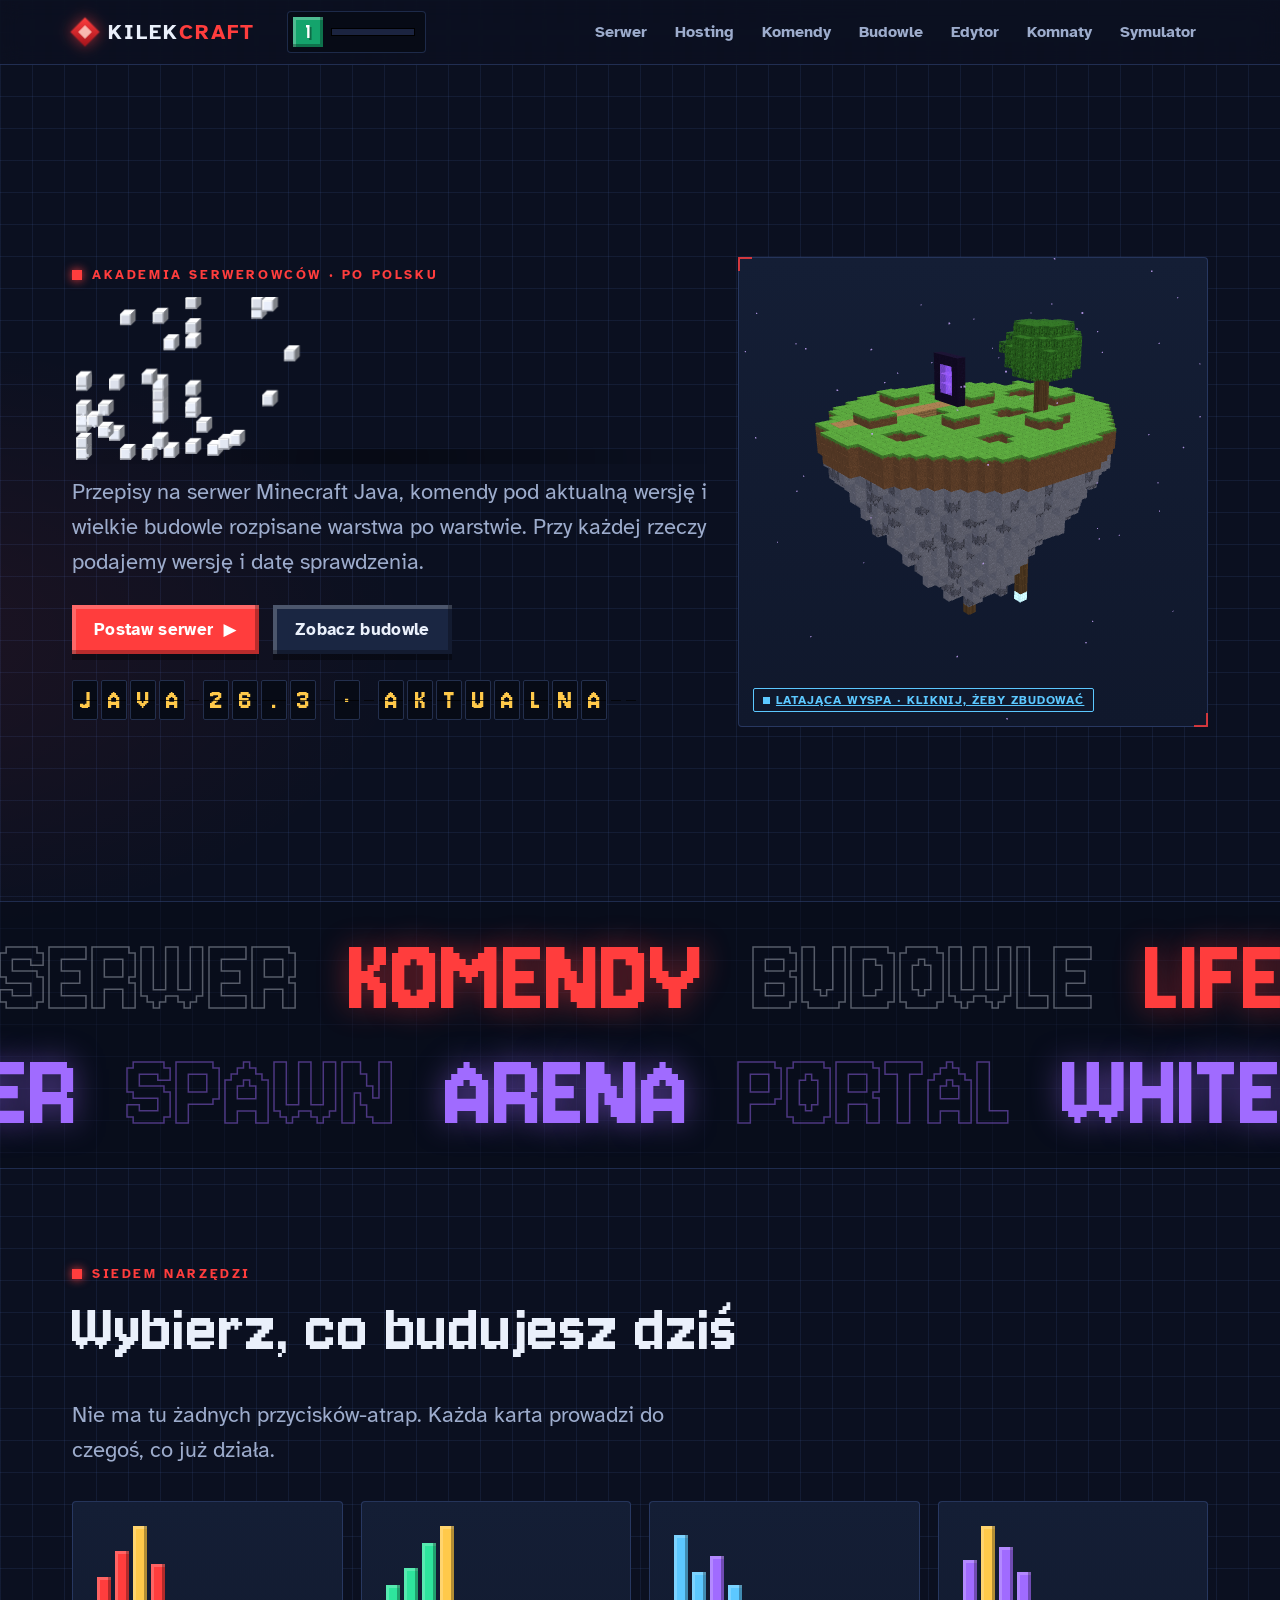
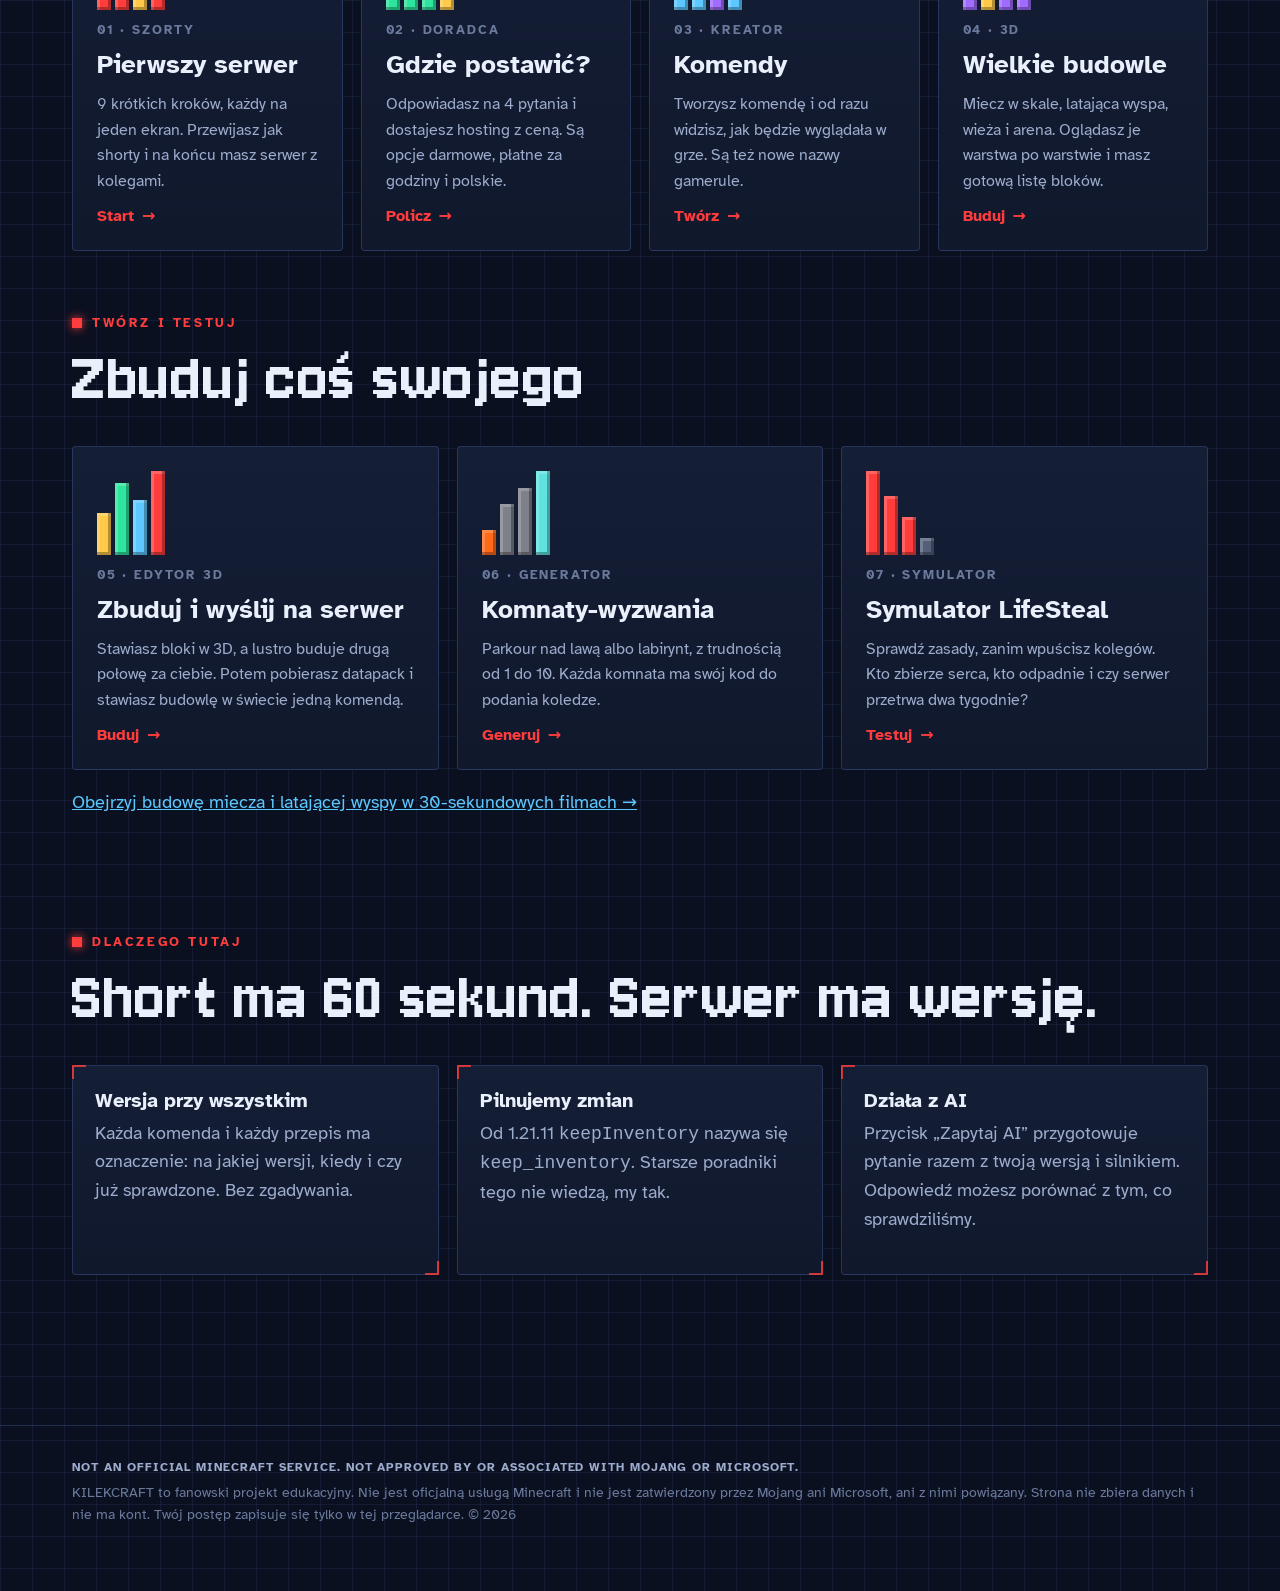
==== index.html @ 0b5cf4ce "Dodaj edytor budowli, generator komnat, symulator LifeSteal i poziom gracza - Edytor 3D: symetria, p" ====
<!DOCTYPE html>
<html lang="pl">
<head>
<meta charset="utf-8">
<meta name="viewport" content="width=device-width, initial-scale=1">
<title>KILEKCRAFT — akademia serwerowców (strona fanowska o Minecrafcie)</title>
<meta name="description" content="Sprawdzone przepisy na serwer Minecraft Java, doradca hostingu, kreator komend i wielkie budowle warstwa po warstwie. Po polsku.">
<link rel="icon" href="data:,">
<meta name="theme-color" content="#0b1020">
<link rel="preload" href="assets/fonts/jersey-10-latin-400-normal.woff2" as="font" type="font/woff2" crossorigin>
<link rel="stylesheet" href="assets/css/style.css">
<script type="importmap">{"imports":{"three":"./vendor/three.module.js","three/addons/":"./vendor/addons/"}}</script>
</head>
<body>
<a class="skip" href="#main">Przejdź do treści</a>
<header class="top">
  <div class="wrap">
    <a class="logo" href="index.html" aria-label="KILEKCRAFT — strona główna"><span class="cube"></span><span>KILEK<b>CRAFT</b></span></a>
    <button class="menu-btn" aria-expanded="false" aria-controls="nav">Menu</button>
    <nav class="nav" id="nav" aria-label="Główne">
      <a href="serwer.html">Serwer</a>
      <a href="hosting.html">Hosting</a>
      <a href="komendy.html">Komendy</a>
      <a href="budowle.html">Budowle</a>
      <a href="edytor.html">Edytor</a>
      <a href="komnaty.html">Komnaty</a>
      <a href="symulator.html">Symulator</a>
    </nav>
  </div>
</header>

<main id="main">
  <section class="hero">
    <div class="wrap">
      <div>
        <div class="eyebrow">Akademia serwerowców · po polsku</div>
        <div class="hero-title" id="title">
          <canvas id="titleCanvas" role="img" aria-label="KILEKCRAFT"></canvas>
          <div class="fallback" aria-hidden="true">KILEKCRAFT</div>
        </div>
        <p class="lead">Przepisy na serwer Minecraft Java, komendy pod aktualną wersję i wielkie budowle rozpisane warstwa po warstwie. Przy każdej rzeczy podajemy wersję i datę sprawdzenia.</p>
        <div class="hero-cta">
          <a class="btn" href="serwer.html">Postaw serwer <span aria-hidden="true">▶</span></a>
          <a class="btn ghost" href="budowle.html">Zobacz budowle</a>
        </div>
        <div class="flap" id="flap"></div>
      </div>
      <div class="hero-3d panel corner" id="hero3d">
        <div class="glow"></div>
        <div class="poster">Ładowanie wyspy…</div>
        <a class="badge info tag" href="budowle.html#wyspa">Latająca wyspa · kliknij, żeby zbudować</a>
      </div>
    </div>
  </section>

  <div class="marquee" aria-hidden="true">
    <div class="row"><span>SERWER</span><span class="hot">KOMENDY</span><span>BUDOWLE</span><span class="hot">LIFESTEAL</span><span>HOSTING</span><span class="hot">SERWER</span><span>KOMENDY</span><span class="hot">BUDOWLE</span><span>LIFESTEAL</span><span class="hot">HOSTING</span></div>
    <div class="row r2"><span class="hot">PORTAL</span><span>WHITELIST</span><span class="hot">PAPER</span><span>SPAWN</span><span class="hot">ARENA</span><span>PORTAL</span><span class="hot">WHITELIST</span><span>PAPER</span><span class="hot">SPAWN</span><span>ARENA</span></div>
  </div>

  <section class="block">
    <div class="wrap">
      <div class="eyebrow">Siedem narzędzi</div>
      <h2 data-anim>Wybierz, co budujesz dziś</h2>
      <p class="lead reveal">Nie ma tu żadnych przycisków-atrap. Każda karta prowadzi do czegoś, co już działa.</p>
      <div class="grid-4" style="margin-top:34px">
        <a class="panel tool-card reveal" href="serwer.html">
          <div class="ico" aria-hidden="true"><i class="pix" style="--c:#ff3d3d;--i:0;height:40%"></i><i class="pix" style="--c:#ff3d3d;--i:1;height:70%"></i><i class="pix" style="--c:#ffc94a;--i:2;height:100%"></i><i class="pix" style="--c:#ff3d3d;--i:3;height:55%"></i></div>
          <span class="num">01 · SZORTY</span>
          <h3>Pierwszy serwer</h3>
          <p>9 krótkich kroków, każdy na jeden ekran. Przewijasz jak shorty i na końcu masz serwer z kolegami.</p>
          <span class="go">Start <i>→</i></span>
        </a>
        <a class="panel tool-card reveal" href="hosting.html">
          <div class="ico" aria-hidden="true"><i class="pix" style="--c:#2ee59d;--i:0;height:30%"></i><i class="pix" style="--c:#2ee59d;--i:1;height:50%"></i><i class="pix" style="--c:#2ee59d;--i:2;height:80%"></i><i class="pix" style="--c:#ffc94a;--i:3;height:100%"></i></div>
          <span class="num">02 · DORADCA</span>
          <h3>Gdzie postawić?</h3>
          <p>Odpowiadasz na 4 pytania i dostajesz hosting z ceną. Są opcje darmowe, płatne za godziny i polskie.</p>
          <span class="go">Policz <i>→</i></span>
        </a>
        <a class="panel tool-card reveal" href="komendy.html">
          <div class="ico" aria-hidden="true"><i class="pix" style="--c:#5cc8ff;--i:0;height:90%"></i><i class="pix" style="--c:#5cc8ff;--i:1;height:45%"></i><i class="pix" style="--c:#a06bff;--i:2;height:65%"></i><i class="pix" style="--c:#5cc8ff;--i:3;height:30%"></i></div>
          <span class="num">03 · KREATOR</span>
          <h3>Komendy</h3>
          <p>Tworzysz komendę i od razu widzisz, jak będzie wyglądała w grze. Są też nowe nazwy gamerule.</p>
          <span class="go">Twórz <i>→</i></span>
        </a>
        <a class="panel tool-card reveal" href="budowle.html">
          <div class="ico" aria-hidden="true"><i class="pix" style="--c:#a06bff;--i:0;height:60%"></i><i class="pix" style="--c:#ffc94a;--i:1;height:100%"></i><i class="pix" style="--c:#a06bff;--i:2;height:75%"></i><i class="pix" style="--c:#a06bff;--i:3;height:45%"></i></div>
          <span class="num">04 · 3D</span>
          <h3>Wielkie budowle</h3>
          <p>Miecz w skale, latająca wyspa, wieża i arena. Oglądasz je warstwa po warstwie i masz gotową listę bloków.</p>
          <span class="go">Buduj <i>→</i></span>
        </a>
      </div>
      <div class="eyebrow" style="margin-top:64px">Twórz i testuj</div>
      <h2 data-anim="slide">Zbuduj coś swojego</h2>
      <div class="grid-3" style="margin-top:28px">
        <a class="panel tool-card reveal" href="edytor.html">
          <div class="ico" aria-hidden="true"><i class="pix" style="--c:#ffc94a;--i:0;height:50%"></i><i class="pix" style="--c:#2ee59d;--i:1;height:85%"></i><i class="pix" style="--c:#5cc8ff;--i:2;height:65%"></i><i class="pix" style="--c:#ff3d3d;--i:3;height:100%"></i></div>
          <span class="num">05 · EDYTOR 3D</span>
          <h3>Zbuduj i wyślij na serwer</h3>
          <p>Stawiasz bloki w 3D, a lustro buduje drugą połowę za ciebie. Potem pobierasz datapack i stawiasz budowlę w świecie jedną komendą.</p>
          <span class="go">Buduj <i>→</i></span>
        </a>
        <a class="panel tool-card reveal" href="komnaty.html">
          <div class="ico" aria-hidden="true"><i class="pix" style="--c:#ff6a1a;--i:0;height:30%"></i><i class="pix" style="--c:#7e8189;--i:1;height:60%"></i><i class="pix" style="--c:#7e8189;--i:2;height:80%"></i><i class="pix" style="--c:#5fe3e0;--i:3;height:100%"></i></div>
          <span class="num">06 · GENERATOR</span>
          <h3>Komnaty-wyzwania</h3>
          <p>Parkour nad lawą albo labirynt, z trudnością od 1 do 10. Każda komnata ma swój kod do podania koledze.</p>
          <span class="go">Generuj <i>→</i></span>
        </a>
        <a class="panel tool-card reveal" href="symulator.html">
          <div class="ico" aria-hidden="true"><i class="pix" style="--c:#ff3d3d;--i:0;height:100%"></i><i class="pix" style="--c:#ff3d3d;--i:1;height:70%"></i><i class="pix" style="--c:#ff3d3d;--i:2;height:45%"></i><i class="pix" style="--c:#555f7a;--i:3;height:20%"></i></div>
          <span class="num">07 · SYMULATOR</span>
          <h3>Symulator LifeSteal</h3>
          <p>Sprawdź zasady, zanim wpuścisz kolegów. Kto zbierze serca, kto odpadnie i czy serwer przetrwa dwa tygodnie?</p>
          <span class="go">Testuj <i>→</i></span>
        </a>
      </div>
      <p class="clips-link"><a href="budowle.html#filmy">Obejrzyj budowę miecza i latającej wyspy w 30-sekundowych filmach →</a></p>
    </div>
  </section>

  <section class="block" style="padding-top:20px">
    <div class="wrap">
      <div class="eyebrow">Dlaczego tutaj</div>
      <h2 data-anim="slide">Short ma 60 sekund. Serwer ma wersję.</h2>
      <div class="why">
        <div class="panel corner reveal"><b>Wersja przy wszystkim</b><p class="muted">Każda komenda i każdy przepis ma oznaczenie: na jakiej wersji, kiedy i czy już sprawdzone. Bez zgadywania.</p></div>
        <div class="panel corner reveal"><b>Pilnujemy zmian</b><p class="muted">Od 1.21.11 <code>keepInventory</code> nazywa się <code>keep_inventory</code>. Starsze poradniki tego nie wiedzą, my tak.</p></div>
        <div class="panel corner reveal"><b>Działa z AI</b><p class="muted">Przycisk „Zapytaj AI” przygotowuje pytanie razem z twoją wersją i silnikiem. Odpowiedź możesz porównać z tym, co sprawdziliśmy.</p></div>
      </div>
    </div>
  </section>
</main>

<footer>
  <div class="wrap">
    <div class="disc">NOT AN OFFICIAL MINECRAFT SERVICE. NOT APPROVED BY OR ASSOCIATED WITH MOJANG OR MICROSOFT.</div>
    <p>KILEKCRAFT to fanowski projekt edukacyjny. Nie jest oficjalną usługą Minecraft i nie jest zatwierdzony przez Mojang ani Microsoft, ani z nimi powiązany. Strona nie zbiera danych i nie ma kont. Twój postęp zapisuje się tylko w tej przeglądarce. © <span data-year></span></p>
  </div>
</footer>

<script type="module">
import { flapBoard, reduced } from './assets/js/core.js';
import { blockTitle } from './assets/js/blocktitle.js';

await document.fonts.ready.catch(() => {});
const tc = document.getElementById('titleCanvas');
blockTitle(tc, 'KILEKCRAFT', { colorAt: (i) => i < 5 ? '#e4e9f4' : '#ff3d3d' });
document.getElementById('title').classList.add('ready');

flapBoard(document.getElementById('flap'), [
  'JAVA 26.3 · AKTUALNA',
  'SERWER OD 0 ZŁ',
  'GAMERULE: NOWE NAZWY',
  'WHITELIST DOMYŚLNIE ON',
  '4 WIELKIE BUDOWLE',
  'KOMNATY 1–10',
  'ZDOBYWAJ POZIOMY',
]);

// scena 3D ładowana dopiero, gdy jest widoczna
const host = document.getElementById('hero3d');
const io = new IntersectionObserver(async ([e]) => {
  if (!e.isIntersecting) return; io.disconnect();
  const { createViewer } = await import('./assets/js/voxel.js');
  const { getBuild } = await import('./assets/js/builds.js');
  const v = await createViewer(host, getBuild('wyspa'), { autoRotate: !reduced, ghost: false, layerPlane: false, motes: !reduced, noZoom: true, zoom: .9 });
  if (!v) { host.querySelector('.poster').textContent = 'Twoja przeglądarka nie pokazuje 3D. Budowle nadal zobaczysz jako mapę warstw.'; return; }
  host.querySelector('.poster').remove();
  if (!reduced) v.animateBuild(3200);
}, { rootMargin: '100px' });
io.observe(host);
</script>
</body>
</html>
---- assets/css/style.css ----
/* =========================================================
   KILEKCRAFT — styl A „Redstone Blueprint”
   Tokeny opisane w docs/STYL.md
   ========================================================= */

@font-face{font-family:"Jersey";src:url(../fonts/jersey-10-latin-400-normal.woff2) format("woff2");font-weight:400;font-display:swap;unicode-range:U+0000-00FF,U+0131,U+0152-0153,U+02BB-02BC,U+02C6,U+02DA,U+02DC,U+0304,U+0308,U+0329,U+2000-206F,U+20AC,U+2122,U+2191,U+2193,U+2212,U+2215,U+FEFF,U+FFFD}
@font-face{font-family:"Jersey";src:url(../fonts/jersey-10-latin-ext-400-normal.woff2) format("woff2");font-weight:400;font-display:swap;unicode-range:U+0100-02BA,U+02BD-02C5,U+02C7-02CC,U+02CE-02D7,U+02DD-02FF,U+1E00-1E9F,U+20A0-20AB,U+20AD-20C0,U+2C60-2C7F,U+A720-A7FF}
@font-face{font-family:"Jersey";src:url(../fonts/jersey-10-latin-400-normal.woff2) format("woff2");font-weight:700;font-display:swap;unicode-range:U+0000-00FF,U+0131,U+0152-0153,U+02BB-02BC,U+02C6,U+02DA,U+02DC,U+0304,U+0308,U+0329,U+2000-206F,U+20AC,U+2122,U+2191,U+2193,U+2212,U+2215,U+FEFF,U+FFFD}
@font-face{font-family:"Jersey";src:url(../fonts/jersey-10-latin-ext-400-normal.woff2) format("woff2");font-weight:700;font-display:swap;unicode-range:U+0100-02BA,U+02BD-02C5,U+02C7-02CC,U+02CE-02D7,U+02DD-02FF,U+1E00-1E9F,U+20A0-20AB,U+20AD-20C0,U+2C60-2C7F,U+A720-A7FF}
@font-face{font-family:"Atkinson";src:url(../fonts/atkinson-hyperlegible-latin-400-normal.woff2) format("woff2");font-weight:400;font-display:swap;unicode-range:U+0000-00FF,U+0131,U+0152-0153,U+02BB-02BC,U+02C6,U+02DA,U+02DC,U+0304,U+0308,U+0329,U+2000-206F,U+20AC,U+2122,U+2191,U+2193,U+2212,U+2215,U+FEFF,U+FFFD}
@font-face{font-family:"Atkinson";src:url(../fonts/atkinson-hyperlegible-latin-ext-400-normal.woff2) format("woff2");font-weight:400;font-display:swap;unicode-range:U+0100-02BA,U+02BD-02C5,U+02C7-02CC,U+02CE-02D7,U+02DD-02FF,U+1E00-1E9F,U+20A0-20AB,U+20AD-20C0,U+2C60-2C7F,U+A720-A7FF}
@font-face{font-family:"Atkinson";src:url(../fonts/atkinson-hyperlegible-latin-700-normal.woff2) format("woff2");font-weight:700;font-display:swap;unicode-range:U+0000-00FF,U+0131,U+0152-0153,U+02BB-02BC,U+02C6,U+02DA,U+02DC,U+0304,U+0308,U+0329,U+2000-206F,U+20AC,U+2122,U+2191,U+2193,U+2212,U+2215,U+FEFF,U+FFFD}
@font-face{font-family:"Atkinson";src:url(../fonts/atkinson-hyperlegible-latin-ext-700-normal.woff2) format("woff2");font-weight:700;font-display:swap;unicode-range:U+0100-02BA,U+02BD-02C5,U+02C7-02CC,U+02CE-02D7,U+02DD-02FF,U+1E00-1E9F,U+20A0-20AB,U+20AD-20C0,U+2C60-2C7F,U+A720-A7FF}

:root{
  --bg:#0b1020; --bg-2:#10182c; --panel:#141e35; --panel-2:#1a2642;
  --line:rgba(110,150,255,.09); --line-strong:rgba(110,150,255,.22);
  --text:#eaf0fb; --muted:#9daccc; --dim:#6b7a9c;
  --redstone:#ff3d3d; --redstone-deep:#a3121a; --emerald:#2ee59d; --gold:#ffc94a;
  --portal:#a06bff; --sky:#5cc8ff;
  --radius:4px; --px:4px;
  --font-px:"Jersey",ui-monospace,monospace;
  --font:"Atkinson",system-ui,-apple-system,"Segoe UI",sans-serif;
  --mono:ui-monospace,"Cascadia Code","Consolas",monospace;
  --ease:cubic-bezier(.2,.9,.25,1.15);
  --max:1180px;
}
*{box-sizing:border-box}
html{scroll-behavior:smooth;-webkit-text-size-adjust:100%}
@media (prefers-reduced-motion:reduce){html{scroll-behavior:auto}}
body{
  margin:0;background:var(--bg);color:var(--text);font:18px/1.6 var(--font);
  background-image:
    linear-gradient(var(--line) 1px,transparent 1px),
    linear-gradient(90deg,var(--line) 1px,transparent 1px),
    radial-gradient(1200px 600px at 80% -10%,rgba(160,107,255,.14),transparent 60%),
    radial-gradient(900px 500px at -10% 20%,rgba(255,61,61,.08),transparent 60%);
  background-size:32px 32px,32px 32px,auto,auto;
  min-height:100vh;overflow-x:hidden;
}
@view-transition{navigation:auto}
::view-transition-old(root){animation:.25s ease both vt-out}
::view-transition-new(root){animation:.35s ease both vt-in}
@keyframes vt-out{to{opacity:0;transform:translateY(-8px)}}
@keyframes vt-in{from{opacity:0;transform:translateY(10px)}}

a{color:var(--sky)}
:focus-visible{outline:3px solid var(--gold);outline-offset:3px}
img,canvas,svg{display:block;max-width:100%}
.wrap{max-width:var(--max);margin:0 auto;padding:0 22px}
.sr{position:absolute;width:1px;height:1px;overflow:hidden;clip:rect(0 0 0 0)}
.skip{position:absolute;left:-999px;top:8px;background:var(--gold);color:#000;padding:8px 12px;z-index:100}
.skip:focus{left:8px}

/* ---------- nagłówek ---------- */
.top{position:sticky;top:0;z-index:50;background:rgba(11,16,32,.82);backdrop-filter:blur(10px);border-bottom:1px solid var(--line-strong)}
.top .wrap{display:flex;align-items:center;gap:20px;height:64px}
.logo{display:flex;align-items:center;gap:10px;text-decoration:none;color:var(--text);font:700 21px var(--font);letter-spacing:.1em}

.logo .cube{width:26px;height:26px;position:relative;transform:rotate(45deg) scale(.8);transition:transform .5s var(--ease)}
.logo:hover .cube{transform:rotate(225deg) scale(.9)}
.logo .cube::before{content:"";position:absolute;inset:0;background:linear-gradient(135deg,var(--redstone),var(--redstone-deep));box-shadow:0 0 18px rgba(255,61,61,.6);image-rendering:pixelated}
.logo .cube::after{content:"";position:absolute;inset:7px;background:#ffd2c8;opacity:.85}
.logo b{color:var(--redstone)}
.nav{display:flex;gap:4px;margin-left:auto}
.nav a{color:var(--muted);text-decoration:none;font:700 16px var(--font);padding:8px 12px;border-radius:var(--radius);position:relative}
.nav a:hover,.nav a[aria-current=page]{color:var(--text);background:var(--panel)}
.nav a[aria-current=page]::after{content:"";position:absolute;left:12px;right:12px;bottom:3px;height:3px;background:var(--redstone)}
.menu-btn{display:none;margin-left:auto;background:var(--panel);border:1px solid var(--line-strong);color:var(--text);font:700 15px var(--font);padding:8px 12px;border-radius:var(--radius)}
@media (max-width:760px){
  .menu-btn{display:block}
  .nav{display:none;position:absolute;top:64px;left:0;right:0;flex-direction:column;background:var(--bg-2);padding:10px 16px;border-bottom:1px solid var(--line-strong)}
  .nav.open{display:flex}
  .nav a{padding:12px}
}

/* ---------- typografia ---------- */
h1,h2,h3{font-family:var(--font-px);font-weight:400;font-synthesis:none;line-height:.95;letter-spacing:.01em;margin:0 0 .45em}
h1{font-size:clamp(52px,9vw,112px)}
h2{font-size:clamp(42px,5.6vw,72px)}
h3,.section-heading{font-size:24px;font-family:var(--font);font-weight:700;letter-spacing:0}
p{margin:0 0 1em}
.lead{font-size:clamp(18px,2vw,22px);color:var(--muted);max-width:640px}
.eyebrow{font:700 13px var(--font);letter-spacing:.2em;text-transform:uppercase;color:var(--redstone);display:inline-flex;align-items:center;gap:10px;margin-bottom:14px}
.eyebrow::before{content:"";width:10px;height:10px;background:currentColor;box-shadow:0 0 10px currentColor}
.muted{color:var(--muted)}
code,.code{font-family:var(--mono)}

/* animowane litery (split) */
.split .ch{display:inline-block;will-change:transform,opacity}
.split .w{display:inline-block;white-space:nowrap}
.js .split[data-anim]:not(.in) .ch{opacity:0;transform:translateY(.6em) rotate(8deg) scale(.6)}
.split.in .ch{transition:transform .7s var(--ease),opacity .5s ease;transition-delay:calc(var(--i)*28ms)}
.js .split[data-anim=slide]:not(.in) .ch{transform:translateX(-1.2em);opacity:0}
.js .split[data-anim=drop]:not(.in) .ch{transform:translateY(-1.4em) scale(1.4);opacity:0}

/* ---------- przyciski ---------- */
.btn{
  --c:var(--redstone);
  display:inline-flex;align-items:center;gap:10px;font:700 17px var(--font);letter-spacing:.02em;text-decoration:none;
  color:#fff;background:var(--c);border:0;padding:14px 22px;cursor:pointer;position:relative;
  box-shadow:inset -4px -4px 0 rgba(0,0,0,.28),inset 4px 4px 0 rgba(255,255,255,.22),0 6px 0 rgba(0,0,0,.35);
  transition:transform .15s,box-shadow .15s,filter .2s;
}
.btn:hover{filter:brightness(1.1);transform:translateY(-2px)}
.btn:active{transform:translateY(3px);box-shadow:inset -4px -4px 0 rgba(0,0,0,.28),inset 4px 4px 0 rgba(255,255,255,.22),0 2px 0 rgba(0,0,0,.35)}
.btn.ghost{--c:var(--panel-2);color:var(--text)}
.btn.em{--c:#14a46c}
.btn.sm{font-size:15px;padding:9px 14px}

/* ---------- karty / panele ---------- */
.panel{background:linear-gradient(180deg,var(--panel),var(--bg-2));border:1px solid var(--line-strong);border-radius:var(--radius);position:relative}
.panel.pad{padding:24px}
.corner::before,.corner::after{content:"";position:absolute;width:12px;height:12px;border:2px solid var(--redstone);opacity:.8}
.corner::before{top:-1px;left:-1px;border-right:0;border-bottom:0}
.corner::after{bottom:-1px;right:-1px;border-left:0;border-top:0}

.badge{display:inline-flex;align-items:center;gap:6px;font:700 12px var(--font);letter-spacing:.08em;text-transform:uppercase;padding:4px 9px;border:1px solid currentColor;border-radius:2px;white-space:nowrap}
.badge.ok{color:var(--emerald)} .badge.wait{color:var(--gold)} .badge.warn{color:var(--redstone)} .badge.info{color:var(--sky)}
.badge::before{content:"";width:7px;height:7px;background:currentColor}

/* ---------- HERO ---------- */
.hero{position:relative;padding:48px 0 30px;min-height:calc(100vh - 64px);display:flex;align-items:center}
.hero .wrap{display:grid;grid-template-columns:1.15fr .85fr;gap:30px;align-items:center;width:100%}
.hero-title{width:100%;aspect-ratio:16/4.2;position:relative}
.hero-title canvas{width:100%;height:100%}
.hero-title .fallback{position:absolute;inset:0;display:flex;align-items:center;font:700 clamp(44px,8vw,96px) var(--font-px);color:var(--redstone)}
.hero-title.ready .fallback{visibility:hidden}
.hero .lead{margin-top:10px}
.hero-cta{display:flex;flex-wrap:wrap;gap:14px;margin-top:26px}
.hero-3d{aspect-ratio:1;position:relative;border-radius:var(--radius)}
.hero-3d canvas{width:100%!important;height:100%!important}
.hero-3d .poster{position:absolute;inset:0;display:grid;place-items:center;color:var(--dim);font:700 15px var(--font);padding:20px;text-align:center}
.hero-3d .tag{position:absolute;left:14px;bottom:14px;z-index:2}
.hero-3d .glow{position:absolute;inset:12%;background:radial-gradient(closest-side,rgba(160,107,255,.35),transparent);filter:blur(30px);z-index:-1}
@media (max-width:900px){
  .hero{min-height:0;padding-top:28px}
  .hero .wrap{grid-template-columns:1fr}
  .hero-3d{max-width:460px;width:100%;margin:0 auto}
}

/* tablica split-flap */
.flap{display:flex;flex-wrap:wrap;gap:3px;margin-top:26px;perspective:400px;min-height:44px}
.flap .c{width:26px;height:40px;background:#070b16;border:1px solid #232f4d;border-radius:2px;display:grid;place-items:center;font:400 30px var(--font-px);color:var(--gold);position:relative;overflow:hidden}
.flap .c::after{content:"";position:absolute;left:0;right:0;top:50%;height:1px;background:rgba(0,0,0,.7)}
.flap .c.sp{background:transparent;border-color:transparent;width:12px}
.flap .c.flip{animation:flip .09s linear}
@keyframes flip{0%{transform:rotateX(0)}50%{transform:rotateX(-90deg)}100%{transform:rotateX(0)}}
@media (max-width:600px){.flap{display:grid;grid-template-columns:repeat(var(--n,22),1fr);gap:2px}.flap .c,.flap .c.sp{width:auto;height:30px;font-size:20px}.flap .c.sp{background:transparent;border-color:transparent}}
@media (max-width:600px){.v-info b{font-size:16px}.v-info{font-size:13px}}

/* przesuwający się pas liter */
.marquee{border-block:1px solid var(--line-strong);overflow:hidden;padding:18px 0;background:rgba(7,11,22,.5)}
.marquee .row{display:flex;gap:48px;white-space:nowrap;font:400 clamp(56px,9vw,124px)/1 var(--font-px);will-change:transform}
.marquee .row span{color:transparent;-webkit-text-stroke:1.5px rgba(234,240,251,.35)}
.marquee .row span.hot{-webkit-text-stroke:0;color:var(--redstone);text-shadow:0 0 30px rgba(255,61,61,.45)}
.marquee .row.r2 span{-webkit-text-stroke-color:rgba(160,107,255,.45)}
.marquee .row.r2 span.hot{color:var(--portal);text-shadow:0 0 30px rgba(160,107,255,.5)}

/* sekcje */
section.block{padding:90px 0}
.grid-4{display:grid;grid-template-columns:repeat(4,1fr);gap:18px}
@media (max-width:1000px){.grid-4{grid-template-columns:repeat(2,1fr)}}
@media (max-width:560px){.grid-4{grid-template-columns:1fr}}
.tool-card{display:flex;flex-direction:column;gap:12px;padding:24px;text-decoration:none;color:var(--text);min-height:300px;transition:transform .35s var(--ease),border-color .3s;overflow:hidden}
.tool-card:hover{transform:translateY(-6px) rotate(-.4deg);border-color:var(--redstone)}
.tool-card .num{font:700 13px var(--font);letter-spacing:.14em;color:var(--dim)}
.tool-card h3{font-size:26px;margin:0;line-height:1.15}
.tool-card p{color:var(--muted);margin:0;font-size:16px}
.tool-card .go{margin-top:auto;font:700 16px var(--font);color:var(--redstone);display:flex;align-items:center;gap:8px}
.tool-card .go i{transition:transform .3s var(--ease);font-style:normal}
.tool-card:hover .go i{transform:translateX(8px)}
.tool-card .ico{height:84px;display:flex;align-items:flex-end;gap:4px}
.pix{width:14px;background:var(--c,#fff);box-shadow:inset -3px -3px 0 rgba(0,0,0,.3),inset 3px 3px 0 rgba(255,255,255,.2);transform-origin:bottom;animation:grow 2.4s var(--ease) infinite alternate;animation-delay:calc(var(--i)*.12s)}
@keyframes grow{from{transform:scaleY(.35)}to{transform:scaleY(1)}}

.why{display:grid;grid-template-columns:repeat(3,1fr);gap:18px;margin-top:30px}
.why .panel{padding:22px}
.why b{font:700 20px var(--font);display:block;margin-bottom:6px}
@media (max-width:800px){.why{grid-template-columns:1fr}}

/* stopka */
footer{border-top:1px solid var(--line-strong);padding:34px 0 50px;color:var(--dim);font-size:14px;margin-top:60px}
footer .disc{font:700 12px var(--font);letter-spacing:.08em;color:var(--muted);margin-bottom:8px}

/* ---------- strona narzędzia ---------- */
.page-head{padding:60px 0 30px}
.page-head .lead{margin-top:6px}

/* formularze / wybory */
.field{margin-bottom:18px}
.field>label,.field>.lbl{display:block;font:700 16px var(--font);margin-bottom:8px;color:var(--text)}
.chips{display:flex;flex-wrap:wrap;gap:8px}
.chip{position:relative}
.chip input{position:absolute;opacity:0;pointer-events:none}
.chip span{display:inline-flex;align-items:center;gap:8px;padding:10px 14px;background:var(--bg-2);border:1px solid var(--line-strong);border-radius:var(--radius);cursor:pointer;font-size:16px;transition:all .2s}
.chip span:hover{border-color:var(--muted)}
.chip input:checked+span{background:rgba(255,61,61,.12);border-color:var(--redstone);color:#fff;box-shadow:inset 0 0 0 1px var(--redstone)}
.chip input:focus-visible+span{outline:3px solid var(--gold);outline-offset:2px}
input[type=text],input[type=number],select,textarea{
  width:100%;background:#070b16;color:var(--text);border:1px solid var(--line-strong);border-radius:var(--radius);padding:11px 12px;font:16px var(--font)
}
input[type=range]{width:100%;accent-color:var(--redstone)}
.row2{display:grid;grid-template-columns:1fr 1fr;gap:14px}
.row3{display:grid;grid-template-columns:1fr 1fr 1fr;gap:12px}
@media (max-width:560px){.row2,.row3{grid-template-columns:1fr}}

/* konsola */
.console{background:#05080f;border:1px solid #26324f;border-radius:var(--radius);font:16px/1.5 var(--mono);color:#d9e2f5;padding:16px 16px 16px 18px;position:relative;overflow-x:auto;white-space:pre-wrap;word-break:break-all}
.console .pr{color:var(--emerald)}
.console .caret{display:inline-block;width:9px;height:1.1em;background:var(--emerald);vertical-align:-3px;animation:blink 1s steps(1) infinite}
@keyframes blink{50%{opacity:0}}
.copy-row{display:flex;flex-wrap:wrap;gap:10px;margin-top:12px;align-items:center}

/* hotbar — animacja kopiowania */
.hotbar{display:flex;gap:4px;padding:5px;background:rgba(0,0,0,.55);border:2px solid #39425a;width:max-content}
.hotbar .slot{width:38px;height:38px;border:2px solid #5a6582;background:rgba(255,255,255,.05);position:relative;display:grid;place-items:center;font:700 12px var(--font-px);color:#fff}
.hotbar .slot.sel{border-color:#fff;box-shadow:0 0 0 2px #000}
.hotbar .slot .it{width:20px;height:20px;background:var(--gold);box-shadow:inset -3px -3px 0 rgba(0,0,0,.3)}
.hotbar .slot.pop .it{animation:pop .5s var(--ease)}
@keyframes pop{0%{transform:translateY(-40px) scale(.4);opacity:0}100%{transform:none;opacity:1}}

/* XP kulki */
.xp{position:fixed;width:10px;height:10px;border-radius:50%;background:radial-gradient(circle at 35% 35%,#f4ff9a,#6fdc3a 55%,#2b7a12);pointer-events:none;z-index:200;box-shadow:0 0 10px #9cff5a}

/* toast */
.toast{position:fixed;left:50%;bottom:24px;transform:translateX(-50%) translateY(120px);background:var(--panel-2);border:1px solid var(--emerald);color:var(--text);padding:12px 18px;font:700 16px var(--font);z-index:300;transition:transform .4s var(--ease)}
.toast.show{transform:translateX(-50%) translateY(0)}

/* scroll reveal */
.js .reveal{opacity:0;transform:translateY(24px);transition:opacity .7s ease,transform .7s var(--ease)}
.reveal.in{opacity:1;transform:none}

.note{border-left:4px solid var(--gold);background:rgba(255,201,74,.07);padding:12px 16px;font-size:16px;color:var(--text)}
.note.red{border-color:var(--redstone);background:rgba(255,61,61,.07)}
.note.green{border-color:var(--emerald);background:rgba(46,229,157,.06)}

table.tbl{width:100%;border-collapse:collapse;font-size:15px}
.tbl th,.tbl td{text-align:left;padding:10px 12px;border-bottom:1px solid var(--line-strong);vertical-align:top}
.tbl th{font:700 13px var(--font);color:var(--muted);letter-spacing:.04em}
.tbl-wrap{overflow-x:auto}

@media (prefers-reduced-motion:reduce){
  *,*::before,*::after{animation-duration:.001ms!important;animation-iteration-count:1!important;transition-duration:.001ms!important}
  .js .split[data-anim]:not(.in) .ch,.js .reveal{opacity:1;transform:none}
}

/* =========== DORADCA HOSTINGU =========== */
.adv{display:grid;grid-template-columns:1.6fr 1fr;gap:20px;align-items:start}
@media (max-width:860px){.adv{grid-template-columns:1fr}}
.ram{position:sticky;top:84px}
.ram-big{font:400 88px/1 var(--font-px);color:var(--emerald);text-shadow:0 0 30px rgba(46,229,157,.35)}
.ram-big span{display:inline-block;min-width:1.1ch}
.ram-bar{display:grid;grid-template-columns:repeat(12,1fr);gap:4px;margin-top:14px}
.ram-bar i{aspect-ratio:1;background:#0a1020;border:1px solid #223050;transition:background .35s,transform .45s var(--ease),box-shadow .35s;transition-delay:calc(var(--i)*35ms)}
.ram-bar i.on{background:var(--emerald);border-color:#7dffc9;transform:translateY(-3px);box-shadow:inset -3px -3px 0 rgba(0,0,0,.25),0 0 12px rgba(46,229,157,.4)}
.results{display:grid;gap:16px}
.res{display:grid;grid-template-columns:90px 1fr;overflow:hidden;animation:resIn .6s var(--ease) both;animation-delay:calc(var(--d)*110ms)}
@keyframes resIn{from{opacity:0;transform:translateX(-30px)}}
.rank{font:400 88px var(--font-px);display:grid;place-items:center;background:linear-gradient(180deg,rgba(255,61,61,.18),transparent);color:var(--redstone);border-right:1px solid var(--line-strong)}
.res:nth-child(2) .rank{color:var(--gold);background:linear-gradient(180deg,rgba(255,201,74,.14),transparent)}
.res:nth-child(3) .rank{color:var(--muted);background:linear-gradient(180deg,rgba(157,172,204,.12),transparent)}
.res-body{padding:20px 22px}
.res-top{display:flex;flex-wrap:wrap;justify-content:space-between;gap:10px;align-items:center}
.res-top h3{margin:0}
.price{font:400 48px/1.1 var(--font-px);margin-top:6px}
.price .muted{font:400 16px var(--font)}
.calc{font-size:14px}
.fit{margin:10px 0 12px}
.pm{display:grid;grid-template-columns:1fr 1fr;gap:14px;font-size:15px}
.pm ul{margin:0;padding:0;list-style:none}
.pm li{padding-left:22px;position:relative;margin-bottom:5px}
.pm .plus li::before{content:"+";position:absolute;left:0;color:var(--emerald);font-weight:700}
.pm .minus li::before{content:"–";position:absolute;left:0;color:var(--redstone);font-weight:700}
.src{font-size:13px;color:var(--dim);margin-top:10px}
@media (max-width:620px){.res{grid-template-columns:1fr}.rank{font-size:40px;justify-content:start;padding:8px 20px;border-right:0;border-bottom:1px solid var(--line-strong)}.pm{grid-template-columns:1fr}}

/* =========== KREATOR KOMEND =========== */
.small{font-size:14px}
.ver-row{display:flex;flex-wrap:wrap;gap:12px;align-items:center;margin-bottom:18px}
.lbl-inline{font-weight:700}
.tabs{display:flex;flex-wrap:wrap;gap:8px;margin-bottom:18px}
.tab{display:inline-flex;align-items:center;gap:8px;background:var(--bg-2);border:1px solid var(--line-strong);color:var(--muted);font:700 16px var(--font);padding:10px 14px;cursor:pointer;border-radius:var(--radius);transition:all .2s}
.tab .ti{width:26px;height:26px;display:grid;place-items:center;background:#070b16;color:var(--gold);font-size:14px}
.tab:hover{color:var(--text)}
.tab[aria-selected=true],.tab[aria-pressed=true]{color:#fff;border-color:var(--redstone);background:rgba(255,61,61,.12);box-shadow:0 4px 0 var(--redstone-deep)}
.cmd-grid{display:grid;grid-template-columns:1fr 1.1fr;gap:20px;align-items:start}
@media (max-width:900px){.cmd-grid{grid-template-columns:1fr}}
.cmd-right{position:sticky;top:84px}
@media (max-width:900px){.cmd-right{position:static}}
.sw{width:14px;height:14px;display:inline-block;border:1px solid rgba(0,0,0,.5)}
.colors .chip span{padding:7px 10px;font-size:14px}
.console .hk{color:#ff7a7a;font-weight:700}.console .hs{color:#ffd166}.console .hi{color:#7fd8ff}.console .hn{color:#b9f18c}.console .hj{color:#e0b3ff}.console .hc{color:#6b7a9c}
.console>div{margin:2px 0}
.warn-inline{color:var(--gold)}
.screen{position:relative;aspect-ratio:16/9;border:3px solid #000;outline:1px solid var(--line-strong);overflow:hidden;margin-bottom:14px;background:#5a8dff}
.screen canvas{position:absolute;inset:0;width:100%;height:100%;image-rendering:pixelated}
.scr-layer{position:absolute;inset:0;font-family:var(--font-px);color:#fff}
.pv-hot{position:absolute;left:50%;bottom:6%;transform:translateX(-50%)}
.pv-hot .slot{width:clamp(26px,4.4vw,40px);height:clamp(26px,4.4vw,40px)}
.pv-hot .cnt{position:absolute;right:2px;bottom:0;font:400 18px var(--font-px);text-shadow:2px 2px 0 #3f3f3f}
.pv-tip{position:absolute;left:50%;bottom:calc(6% + 56px);transform:translateX(-50%);background:rgba(16,0,16,.92);border:2px solid #2b0f5e;padding:4px 10px;font-size:20px;white-space:nowrap;animation:pop .5s var(--ease)}
.pv-eff{position:absolute;right:4%;top:6%;display:flex;gap:10px;align-items:center;background:rgba(0,0,0,.55);border:2px solid #555;padding:8px 12px;animation:pop .5s var(--ease)}
.pv-eff i{width:26px;height:26px;box-shadow:inset -4px -4px 0 rgba(0,0,0,.3),inset 4px 4px 0 rgba(255,255,255,.25)}
.pv-eff b{display:block;font-size:20px;font-weight:400}.pv-eff span{font-size:17px;color:#ddd}
.bub{position:absolute;bottom:20%;left:var(--x);width:7px;height:7px;opacity:0;animation:bub 2.4s linear infinite;animation-delay:var(--d)}
@keyframes bub{0%{transform:translateY(0);opacity:0}15%{opacity:.9}100%{transform:translateY(-140px);opacity:0}}
.pv-title{position:absolute;inset:0;display:flex;flex-direction:column;align-items:center;justify-content:center;text-align:center;padding:0 6%;gap:6px}
.pv-title .t1{font-size:clamp(30px,5.6vw,62px);line-height:1.05;text-shadow:3px 3px 0 rgba(0,0,0,.45)}
.pv-title .t2{font-size:clamp(17px,2.4vw,26px);text-shadow:2px 2px 0 rgba(0,0,0,.45)}
.replay{position:absolute;right:10px;bottom:10px;font-size:13px!important;padding:6px 10px!important}
.pv-f3{position:absolute;left:3%;top:5%;font:16px var(--mono);background:rgba(0,0,0,.4);padding:4px 8px;line-height:1.4}
.pv-f3 span{font-size:12px;color:#ddd}
.pv-warp{position:absolute;inset:0;display:grid;place-items:center}
.pv-warp i{position:absolute;width:10px;height:10px;background:#c9a6ff;left:50%;top:55%;animation:warp 1.6s ease-in infinite}
.pv-warp i:nth-child(n){--a:calc(var(--n,1)*20deg)}
.pv-warp i:nth-child(1){--r:0deg}.pv-warp i:nth-child(2){--r:20deg;animation-delay:.08s}.pv-warp i:nth-child(3){--r:40deg;animation-delay:.16s}.pv-warp i:nth-child(4){--r:60deg;animation-delay:.24s}.pv-warp i:nth-child(5){--r:80deg;animation-delay:.32s}.pv-warp i:nth-child(6){--r:100deg;animation-delay:.4s}.pv-warp i:nth-child(7){--r:120deg;animation-delay:.48s}.pv-warp i:nth-child(8){--r:140deg;animation-delay:.56s}.pv-warp i:nth-child(9){--r:160deg;animation-delay:.64s}.pv-warp i:nth-child(10){--r:180deg;animation-delay:.72s}.pv-warp i:nth-child(11){--r:200deg;animation-delay:.8s}.pv-warp i:nth-child(12){--r:220deg;animation-delay:.88s}.pv-warp i:nth-child(13){--r:240deg;animation-delay:.96s}.pv-warp i:nth-child(14){--r:260deg;animation-delay:1.04s}.pv-warp i:nth-child(15){--r:280deg;animation-delay:1.12s}.pv-warp i:nth-child(16){--r:300deg;animation-delay:1.2s}.pv-warp i:nth-child(17){--r:320deg;animation-delay:1.28s}.pv-warp i:nth-child(18){--r:340deg;animation-delay:1.36s}
@keyframes warp{0%{transform:rotate(var(--r)) translateX(90px) scale(1);opacity:0}30%{opacity:1}100%{transform:rotate(var(--r)) translateX(0) scale(.2);opacity:0}}
.pv-rule{position:absolute;inset:0;background:rgba(5,8,15,.82);display:flex;flex-direction:column;align-items:center;justify-content:center;text-align:center;padding:0 8%;gap:6px}
.pv-rule .old{font:20px var(--mono);color:#ff8f8f;text-decoration:line-through;text-decoration-thickness:3px;animation:oldOut 2.8s ease infinite}
@keyframes oldOut{0%,15%{opacity:1;transform:none}45%,100%{opacity:.35;transform:translateY(-4px)}}
.pv-rule .arrow{font:700 14px var(--font);color:var(--gold)}
.pv-rule .new{font:700 clamp(20px,3.4vw,32px) var(--mono);color:var(--emerald);text-shadow:0 0 18px rgba(46,229,157,.45)}
.pv-rule p{font:15px var(--font);color:var(--muted);margin:6px 0 0}
.pv-wl{position:absolute;inset:8% 20%;background:rgba(5,8,15,.86);border:2px solid #333c55;padding:14px 18px;font-family:var(--font);overflow:auto}
.pv-wl b{font:400 26px var(--font-px);display:block;margin-bottom:8px}
.pv-wl div{padding:4px 0;animation:pop .45s var(--ease) both;animation-delay:calc(var(--i)*90ms)}
.pv-wl .ok{color:var(--emerald);margin-right:8px}
.pv-wl em{font-style:normal;background:var(--redstone);color:#fff;padding:0 6px;font-size:12px;margin-left:6px}
.pv-wl .lock{margin-top:10px;font-size:13px;color:#ff8f8f}
@media (max-width:560px){.pv-wl{inset:6% 6%}}

/* =========== BUDOWLE =========== */
.picker{display:grid;grid-template-columns:repeat(4,1fr);gap:12px;margin-bottom:18px}
@media (max-width:900px){.picker{grid-template-columns:repeat(2,1fr)}}
.pick{text-align:left;background:var(--bg-2);border:1px solid var(--line-strong);color:var(--text);padding:14px;cursor:pointer;border-radius:var(--radius);display:flex;flex-direction:column;gap:4px;transition:all .25s var(--ease);font-family:var(--font)}
.pick b{font-size:17px}
.pick .pn{font:700 13px var(--font);color:var(--dim);letter-spacing:.12em}
.pick .pd{font-size:13px;color:var(--muted);line-height:1.35}
.pick:hover{transform:translateY(-3px)}
.pick[aria-selected=true]{border-color:var(--portal);background:rgba(160,107,255,.12);box-shadow:0 5px 0 #5b33a8}
.pick[aria-selected=true] .pn{color:var(--portal)}
@media (max-width:560px){.pick .pd{display:none}}
.bld{display:grid;grid-template-columns:1.6fr 1fr;gap:18px;align-items:start}
@media (max-width:900px){.bld{grid-template-columns:1fr}}
.viewer{position:relative;aspect-ratio:4/3.4;overflow:hidden;background:radial-gradient(ellipse at 50% 30%,rgba(160,107,255,.16),transparent 70%),linear-gradient(180deg,#121a30,#0a0f1e)}
.viewer canvas{position:absolute;inset:0;width:100%!important;height:100%!important;touch-action:none}
.v-info{position:absolute;left:16px;top:14px;z-index:2;font-size:15px;pointer-events:none}
.v-info b{font:700 22px var(--font-px);display:block}
.v-poster{position:absolute;inset:0;display:grid;place-items:center;color:var(--dim);padding:30px;text-align:center}
.v-ctrl{position:absolute;left:14px;bottom:14px;z-index:2;display:flex;gap:8px;flex-wrap:wrap}
.side{position:sticky;top:84px}
@media (max-width:900px){.side{position:static}}
.layer-head{display:flex;align-items:center;justify-content:space-between;margin-bottom:10px}
.layer-num{text-align:center;line-height:1}
.layer-num b{display:block;font:400 64px/1 var(--font-px);color:var(--redstone);margin:4px 0}
.layer-num span{font-size:13px}
.map{display:block;margin:14px auto 0;width:100%;image-rendering:pixelated;border:1px solid var(--line-strong)}
.mat-tabs{display:flex;gap:6px;margin-bottom:10px}
.mat-tabs .tab{font-size:14px;padding:8px 10px}
.mats{list-style:none;margin:0;padding:0;max-height:320px;overflow:auto}
.mats li{border-bottom:1px solid var(--line)}
.mats label{display:grid;grid-template-columns:20px 18px 1fr auto auto;gap:10px;align-items:center;padding:8px 2px;cursor:pointer;font-size:15px}
.mats i{width:18px;height:18px;box-shadow:inset -3px -3px 0 rgba(0,0,0,.3),inset 3px 3px 0 rgba(255,255,255,.2)}
.mats input{accent-color:var(--emerald);width:18px;height:18px}
.mats .mc{font:400 24px var(--font-px)}
.mats .ms{font-size:12px;min-width:76px;text-align:right}
.mats li.done .mn{text-decoration:line-through;color:var(--dim)}
.clips-link{margin:18px 0 0}
.clips{margin-top:48px;scroll-margin-top:84px}
.clips-grid{display:grid;grid-template-columns:repeat(2,minmax(0,1fr));gap:18px}
.clip{display:grid;grid-template-columns:1.1fr 1fr;align-items:center;overflow:hidden}
.clip video{display:block;width:100%;height:auto;background:var(--bg)}
.clip-info{padding:18px}
.clip-info p,.clip-info details{font-size:16px}
.clip-info details{margin-top:16px}
.clip-info summary{cursor:pointer;color:var(--sky)}
.clip-info details p{margin:10px 0 0}
@media(max-width:1000px){.clip{grid-template-columns:1fr;align-content:start}}
@media(max-width:600px){.clips-grid{grid-template-columns:1fr}}
.note-soon{border-style:dashed}
.page-head{padding:40px 0 22px}
.page-head h1{font-size:clamp(48px,6.5vw,84px)}
.page-head .lead{font-size:18px}
.v-info b{font:700 20px var(--font)}


/* =========== SZORTY =========== */
.shorts-wrap{max-width:var(--max);margin:0 auto;padding:24px 22px 0;display:grid;grid-template-columns:1fr 440px 30px;gap:34px;align-items:start}
.shorts-side{position:sticky;top:96px}
.shorts-side h1{font-size:clamp(48px,5.4vw,72px)}
.recipe-meta{display:grid;gap:10px;margin:20px 0}
.recipe-meta div{display:flex;justify-content:space-between;align-items:center;gap:10px}
.prog-big{display:flex;align-items:baseline;gap:10px}
.prog-big b{font:400 84px/1 var(--font-px);color:var(--emerald)}
.shorts{height:calc(100vh - 104px);overflow-y:auto;scroll-snap-type:y mandatory;border-radius:18px;border:2px solid #26324f;background:#070b16;scrollbar-width:none;box-shadow:0 30px 80px rgba(0,0,0,.5),0 0 0 8px #0f1628}
.shorts::-webkit-scrollbar{display:none}
.short{scroll-snap-align:start;scroll-snap-stop:always;height:100%;padding:22px 24px 18px;display:flex;flex-direction:column;gap:12px;position:relative;overflow:hidden;
  background:radial-gradient(500px 300px at 80% 0%,rgba(160,107,255,.18),transparent 70%),radial-gradient(400px 300px at 0% 100%,rgba(255,61,61,.12),transparent 70%),linear-gradient(180deg,#111a31,#0a0f1e)}
.segs{display:flex;gap:4px}
.segs i{flex:1;height:4px;background:rgba(255,255,255,.15);border-radius:2px;overflow:hidden;position:relative}
.segs i.past{background:rgba(255,255,255,.85)}
.segs i.now::after{content:"";position:absolute;inset:0;background:#fff;transform-origin:left;transform:scaleX(0)}
.short.in .segs i.now::after{animation:seg 6s linear forwards}
@keyframes seg{to{transform:scaleX(1)}}
.s-num{position:absolute;right:16px;top:28px;font:400 110px/1 var(--font-px);color:rgba(255,255,255,.06)}
.s-vis{height:190px;display:grid;place-items:center;position:relative;margin-top:6px}
.s-title{font-size:42px;margin:0;line-height:.95}
.s-text{font-size:17px;color:#cfd8ec;margin:0}
.s-cmd{font-size:16px;padding:10px 14px}
.s-act{display:flex;flex-wrap:wrap;gap:8px;align-items:center;margin-top:auto}
.s-act .chip input:checked+span{background:rgba(46,229,157,.14);border-color:var(--emerald);box-shadow:inset 0 0 0 1px var(--emerald)}
.s-next{text-align:center;font-size:13px;color:var(--dim);animation:bob 1.6s ease-in-out infinite}
@keyframes bob{50%{transform:translateY(4px)}}
.s-final{background:rgba(46,229,157,.1);border:1px solid var(--emerald);padding:10px 14px;font-size:15px}
.s-final b{color:var(--emerald)}
.dots{position:sticky;top:50%;transform:translateY(-50%);display:flex;flex-direction:column;gap:10px;align-items:center}
.dots a{width:12px;height:12px;background:#1d2945;border:2px solid #34446b;display:block;transition:all .3s var(--ease)}
.dots a.done{background:var(--emerald);border-color:var(--emerald)}
.dots a.now{transform:scale(1.5);border-color:#fff}
/* animacje wizualizacji kroków — startują po wejściu (.in) */
.short .s-vis>*{opacity:0;transform:translateY(20px) scale(.92);transition:all .7s var(--ease) .15s}
.short.in .s-vis>*{opacity:1;transform:none}
.v-pcs{display:flex;align-items:center;gap:6px}
.pc{display:flex;flex-direction:column;align-items:center;gap:6px;font-size:13px;color:var(--muted)}
.pc .scrn{width:74px;height:52px;background:#0a1430;border:3px solid #3b4b74;display:grid;place-items:center;font:700 18px var(--font);color:var(--gold);box-shadow:0 8px 0 #2a3656}
.pc.srv .scrn{border-color:var(--emerald);color:var(--emerald);box-shadow:0 8px 0 #0f6b47,0 0 24px rgba(46,229,157,.3)}
.link{width:34px;height:4px;background:repeating-linear-gradient(90deg,var(--emerald) 0 6px,transparent 6px 10px);background-size:20px 4px;animation:flow .6s linear infinite}
@keyframes flow{to{background-position:20px 0}}
.v-cards{display:flex;gap:10px}
.hc{width:96px;height:120px;border:2px solid var(--line-strong);background:var(--panel);display:flex;flex-direction:column;justify-content:center;align-items:center;gap:6px;transform:rotate(var(--r));transition:transform .6s var(--ease)}
.hc b{font:700 20px var(--font)}.hc span{font-size:13px;color:var(--muted)}
.hc.a{--r:-8deg;border-color:var(--emerald)}.hc.a b{color:var(--emerald)}.hc.b{--r:0deg;border-color:var(--sky)}.hc.b b{color:var(--sky)}.hc.c{--r:8deg;border-color:var(--gold)}.hc.c b{color:var(--gold)}
.short.in .hc{animation:deal .8s var(--ease) both}.short.in .hc.b{animation-delay:.15s}.short.in .hc.c{animation-delay:.3s}
@keyframes deal{from{transform:translateY(60px) rotate(0) scale(.7);opacity:0}}
.v-lock{position:relative;width:110px;height:130px}
.v-lock .shackle{position:absolute;left:22px;top:0;width:66px;height:70px;border:12px solid #9aa6c2;border-bottom:0;border-radius:36px 36px 0 0;transition:transform .5s var(--ease)}
.short.in .v-lock .shackle{animation:lockit 1.6s var(--ease) both .3s}
@keyframes lockit{0%{transform:translateY(-22px)}60%{transform:translateY(-22px)}100%{transform:none}}
.v-lock .body{position:absolute;bottom:0;left:0;right:0;height:72px;background:var(--gold);box-shadow:inset -8px -8px 0 rgba(0,0,0,.2),inset 8px 8px 0 rgba(255,255,255,.25)}
.v-lock .body i{position:absolute;left:50%;top:22px;width:14px;height:24px;background:#5a3d00;transform:translateX(-50%)}
.v-puzzle{position:relative;width:260px;height:170px}
.v-puzzle .core{position:absolute;left:50%;top:50%;transform:translate(-50%,-50%);width:110px;height:110px;background:linear-gradient(135deg,#2b3a63,#1a2442);border:3px solid var(--sky);display:grid;place-items:center;font:700 20px var(--font);color:var(--sky);box-shadow:0 0 30px rgba(92,200,255,.25)}
.pz{position:absolute;font:700 12px var(--font);font-style:normal;background:var(--panel-2);border:2px solid var(--portal);padding:5px 8px;white-space:nowrap}
.pz.p1{left:0;top:6px}.pz.p2{right:0;top:50%}.pz.p3{left:10px;bottom:4px}
.short.in .pz{animation:snap 1.1s var(--ease) both}.short.in .pz.p2{animation-delay:.25s}.short.in .pz.p3{animation-delay:.5s}
@keyframes snap{from{transform:translate(var(--sx,-60px),-20px);opacity:0}}
.pz.p2{--sx:60px}
.v-gen{display:grid;grid-template-columns:repeat(12,16px);gap:2px}
.v-gen i{width:16px;height:16px;background:#3f8f2c;opacity:0;box-shadow:inset -3px -3px 0 rgba(0,0,0,.25)}
.v-gen i:nth-child(n+13){background:#7a5434}.v-gen i:nth-child(n+25){background:#7e8189}
.short.in .v-gen i{animation:popin .4s var(--ease) forwards}
.v-genlbl{position:absolute;bottom:4px;font-size:13px;color:var(--muted)}
@keyframes popin{from{opacity:0;transform:scale(.2)}to{opacity:1;transform:none}}
.v-crown{display:flex;flex-direction:column;align-items:center;gap:8px}
.v-crown .crown{width:110px;height:70px;background:var(--gold);clip-path:polygon(0 100%,0 20%,22% 55%,50% 0,78% 55%,100% 20%,100% 100%);filter:drop-shadow(0 0 16px rgba(255,201,74,.5))}
.short.in .v-crown .crown{animation:crown 1.2s var(--ease) both}
@keyframes crown{from{transform:translateY(-80px) rotate(-20deg);opacity:0}}
.v-crown b{font:400 44px var(--font-px);color:var(--gold)}
.v-wl{display:grid;gap:8px;font:700 18px var(--font);width:200px}
.v-wl div{padding:8px 14px;border:2px solid}
.v-wl .ok{color:var(--emerald);border-color:rgba(46,229,157,.5)}
.v-wl .no{color:var(--redstone);border-color:rgba(255,61,61,.5)}
.short.in .v-wl div{animation:popin .45s var(--ease) both}.short.in .v-wl div:nth-child(2){animation-delay:.2s}.short.in .v-wl .no{animation:shake .6s ease both .5s}
@keyframes shake{0%{opacity:0}20%{opacity:1}30%,70%{transform:translateX(-6px)}50%,90%{transform:translateX(6px)}100%{transform:none;opacity:.6;text-decoration:line-through}}
.v-mp{width:280px;background:rgba(0,0,0,.6);border:2px solid #555;padding:14px;font-family:var(--font)}
.mp-t{text-align:center;font-weight:700;margin-bottom:10px}.mp-l{font-size:12px;color:#aaa}
.mp-i{background:#000;border:2px solid #a0a0a0;padding:6px 8px;font:15px var(--mono);margin:4px 0 12px;white-space:nowrap;overflow:hidden}
.mp-i .typed{display:inline-block;overflow:hidden;vertical-align:bottom;width:0;white-space:nowrap}
.short.in .mp-i .typed{animation:type 1.6s steps(14) forwards .4s}
@keyframes type{to{width:14ch}}
.mp-i .caret{display:inline-block;width:8px;height:1em;background:#fff;vertical-align:-2px;animation:blink 1s steps(1) infinite}
.mp-b{background:#6d6d6d;border:2px solid #000;text-align:center;padding:6px;box-shadow:inset 2px 2px 0 #aaa,inset -2px -2px 0 #444}
.v-chest{display:flex;align-items:center;gap:16px}
.v-chest .ch{width:80px;height:66px;background:linear-gradient(#a66d2b 0 40%,#3a2410 40% 46%,#8c5a22 46%);border:3px solid #2a1a0a;position:relative}
.v-chest .ch::after{content:"";position:absolute;left:50%;top:32%;width:12px;height:16px;background:#c9c9c9;transform:translateX(-50%)}
.v-chest .arrow{font-size:34px;color:var(--emerald);transform:rotate(-90deg)}
.short.in .v-chest .copy{animation:popin .6s var(--ease) both 1s}
.short.in .v-chest .arrow{animation:nudge 1s ease-in-out infinite}
@keyframes nudge{50%{transform:rotate(-90deg) translateY(6px)}}
.shorts .s-title.split .ch{transition-delay:calc(var(--i)*22ms + .2s)}
@media (max-width:900px){
  .shorts-wrap{grid-template-columns:1fr;gap:14px;padding:16px 0 0}
  .shorts-side{position:static;padding:0 18px}
  .recipe-meta{margin:14px 0}
  .shorts{height:auto;min-height:calc(100svh - 64px);overflow:visible;border:0;border-radius:0;box-shadow:none;background:none}
  .short{height:auto;min-height:calc(100svh - 64px);border-top:1px solid var(--line-strong)}
  html:has(body.shorts-page){scroll-snap-type:y proximity}
  .dots{display:none}
}

/* =========== POZIOM GRACZA =========== */
.xp-btn{display:flex;align-items:center;gap:8px;background:#070b16;border:1px solid var(--line-strong);padding:5px 10px 5px 5px;cursor:pointer;color:var(--text);border-radius:var(--radius);margin-left:12px;min-height:40px}
.xp-lvl{width:30px;height:30px;display:grid;place-items:center;background:#14a46c;box-shadow:inset -3px -3px 0 rgba(0,0,0,.3),inset 3px 3px 0 rgba(255,255,255,.25)}
.xp-lvl b{font:400 22px/1 var(--font-px);color:#fff;text-shadow:2px 2px 0 rgba(0,0,0,.35)}
.xp-bar{width:84px;height:8px;background:#1b2440;border:1px solid #000;position:relative;overflow:hidden}
.xp-bar i{position:absolute;left:0;top:0;bottom:0;width:0;background:linear-gradient(90deg,#7cff4a,#c6ff7a);box-shadow:0 0 8px #9cff5a;transition:width .8s var(--ease)}
.xp-btn.pulse{animation:xpPulse .5s var(--ease)}
@keyframes xpPulse{40%{transform:scale(1.12);box-shadow:0 0 18px rgba(124,255,74,.6)}}
@media (max-width:760px){.xp-btn{margin-left:auto}.xp-bar{width:46px}.menu-btn{margin-left:8px}}
.xp-panel{position:fixed;right:16px;top:72px;z-index:120;width:min(380px,calc(100vw - 32px));max-height:calc(100vh - 90px);overflow:auto;background:var(--bg-2);border:1px solid var(--line-strong);box-shadow:0 20px 60px rgba(0,0,0,.6);padding:16px;animation:pop .35s var(--ease)}
.xp-head{display:flex;gap:14px;align-items:center;margin-bottom:12px}
.xp-head>div:nth-child(2){display:flex;flex-direction:column;font-size:14px;color:var(--muted);flex:1}
.xp-head b{color:var(--text);font-size:18px}
.xp-big{width:58px;height:58px;display:grid;place-items:center;background:#14a46c;font:400 40px/1 var(--font-px);box-shadow:inset -5px -5px 0 rgba(0,0,0,.3),inset 5px 5px 0 rgba(255,255,255,.25)}
.xp-close{background:none;border:1px solid var(--line-strong);color:var(--text);width:36px;height:36px;cursor:pointer}
.xp-badges{list-style:none;margin:0;padding:0;display:grid;gap:6px}
.xp-badges li{display:flex;gap:10px;align-items:center;padding:8px;border:1px solid var(--line);opacity:.45;filter:grayscale(1)}
.xp-badges li.on{opacity:1;filter:none;border-color:rgba(255,201,74,.45);background:rgba(255,201,74,.06)}
.xp-badges i{width:34px;height:34px;flex:none;display:grid;place-items:center;font-style:normal;font-weight:700;background:var(--panel-2);border:2px solid var(--gold);color:var(--gold)}
.xp-badges b{display:block;font-size:15px}.xp-badges span{font-size:13px;color:var(--muted)}
.xp-note{font-size:12px;color:var(--dim);margin:10px 0 0}
.xp-float{position:fixed;left:0;top:0;z-index:300;font:400 26px var(--font-px);color:#b6ff7a;text-shadow:2px 2px 0 #1e4a0a,0 0 12px rgba(124,255,74,.6);pointer-events:none;white-space:nowrap}
.lvl-up{position:fixed;left:50%;top:30%;transform:translate(-50%,-50%);z-index:310;text-align:center;pointer-events:none;transition:opacity .5s,transform .5s}
.lvl-up.out{opacity:0;transform:translate(-50%,-70%)}
.lu-small{display:block;font:700 14px var(--font);letter-spacing:.2em;text-transform:uppercase;color:#b6ff7a}
.lu-big{display:block;font:400 clamp(64px,12vw,130px)/1 var(--font-px);color:#7cff4a;text-shadow:4px 4px 0 #1e4a0a,0 0 40px rgba(124,255,74,.6);white-space:nowrap}
.lu-big i{display:inline-block;font-style:normal;animation:luDrop .6s var(--ease) both;animation-delay:calc(var(--i)*45ms)}
@keyframes luDrop{from{transform:translateY(-80px) scale(1.6);opacity:0}}
.badge-pop{position:fixed;right:20px;bottom:24px;z-index:305;display:flex;gap:12px;align-items:center;background:#1a1408;border:2px solid var(--gold);padding:12px 16px;box-shadow:0 0 30px rgba(255,201,74,.35);animation:badgeIn .6s var(--ease);transition:opacity .5s,transform .5s}
.badge-pop.out{opacity:0;transform:translateX(40px)}
.badge-pop i{width:44px;height:44px;display:grid;place-items:center;font-style:normal;font-weight:700;font-size:22px;background:var(--gold);color:#3a2700}
.badge-pop span{display:block;font-size:12px;letter-spacing:.14em;text-transform:uppercase;color:var(--gold)}
.badge-pop b{font-size:18px}
@keyframes badgeIn{from{transform:translateX(120%)}}

/* =========== EDYTOR =========== */
.ed{display:grid;grid-template-columns:minmax(0,1fr) 340px;gap:18px;align-items:start}
@media (max-width:960px){.ed{grid-template-columns:1fr}}
.ed-stage{position:relative;height:min(72vh,640px);min-height:380px;overflow:hidden;background:radial-gradient(ellipse at 50% 20%,rgba(160,107,255,.16),transparent 70%),linear-gradient(180deg,#121a30,#0a0f1e)}
.ed-stage canvas{position:absolute;inset:0;width:100%!important;height:100%!important;touch-action:none;cursor:crosshair}
.ed-hud{position:absolute;left:12px;top:12px;z-index:2;display:flex;gap:6px;flex-wrap:wrap;pointer-events:none}
.ed-help{position:absolute;left:12px;right:12px;bottom:10px;z-index:2;font-size:12px;pointer-events:none;text-shadow:0 1px 2px #000}
.ed-side .lbl{display:block;font-weight:700;margin-bottom:8px}
.ed-row{margin-bottom:10px}
.seg{display:flex;flex-wrap:wrap;gap:6px}
.seg .tab{font-size:14px;padding:8px 10px;flex:1;justify-content:center;min-height:40px}
.ed-acts{display:flex;gap:6px;flex-wrap:wrap}
.pal{display:grid;grid-template-columns:repeat(auto-fill,minmax(40px,1fr));gap:6px}
.sw-btn{aspect-ratio:1;min-height:40px;border:2px solid #000;background:var(--c);cursor:pointer;box-shadow:inset -4px -4px 0 rgba(0,0,0,.3),inset 4px 4px 0 rgba(255,255,255,.22);transition:transform .15s var(--ease)}
.sw-btn:hover{transform:translateY(-2px)}
.sw-btn[aria-checked=true]{outline:3px solid #fff;outline-offset:2px;transform:scale(1.08)}
.ed-bottom{display:grid;grid-template-columns:1.3fr 1fr;gap:18px;margin-top:18px;align-items:start}
@media (max-width:960px){.ed-bottom{grid-template-columns:1fr}}
.exp-steps{font-size:15px;margin-top:14px}
.exp-steps ol{margin:6px 0 10px;padding-left:22px}
.exp-steps li{margin-bottom:4px}
.ed-lines{max-height:240px;overflow:auto;font-size:13px;white-space:pre}
details summary{cursor:pointer;color:var(--sky);margin:8px 0}

/* =========== KOMNATY =========== */
.km{display:grid;grid-template-columns:360px minmax(0,1fr);gap:18px;align-items:start}
@media (max-width:960px){.km{grid-template-columns:1fr}}
.km-view{aspect-ratio:16/11}
.diff-show{display:flex;align-items:baseline;gap:12px;margin-bottom:6px}
.diff-show b{font:400 72px/1 var(--font-px);transition:color .3s}
.diff-show span{font-weight:700;font-size:18px}
.diff-skulls{display:grid;grid-template-columns:repeat(10,1fr);gap:4px;margin-top:8px}
.diff-skulls i{height:14px;background:#1b2440;border:1px solid #000;transition:background .25s,transform .35s var(--ease);transition-delay:calc(var(--i)*25ms)}
.diff-skulls i.on{background:var(--emerald);transform:translateY(-2px)}
.diff-skulls i.on.red{background:var(--redstone);box-shadow:0 0 10px rgba(255,61,61,.6)}
.code-row{display:flex;gap:8px}
.code-row input{font:18px var(--mono);letter-spacing:.06em;text-transform:uppercase}
.km-stats{display:grid;grid-template-columns:repeat(4,minmax(0,1fr));gap:10px;margin-top:12px}
.km-stats .panel{padding:12px 14px}
.km-stats span{display:block;font-size:13px;color:var(--muted)}
.km-stats b{font:400 30px/1.1 var(--font-px);overflow-wrap:anywhere}
@media (max-width:600px){.km-stats{grid-template-columns:repeat(2,minmax(0,1fr))}}
.tips{margin:0;padding-left:20px;font-size:15px}
.tips li{margin-bottom:8px}

/* =========== SYMULATOR =========== */
.sim{display:grid;grid-template-columns:360px minmax(0,1fr);gap:18px;align-items:start}
@media (max-width:960px){.sim{grid-template-columns:1fr}}
.sl{margin-bottom:12px}
.sl label{display:flex;justify-content:space-between;gap:10px;font-weight:700;font-size:15px;margin-bottom:4px}
.sl label b{font:400 24px/1 var(--font-px);color:var(--gold)}
.sim-eco summary{font-weight:700}
.sim-btns{display:flex;flex-wrap:wrap;gap:8px;margin-top:14px}
.arena{position:relative;aspect-ratio:16/11;overflow:hidden;background:radial-gradient(ellipse at 50% 55%,rgba(255,61,61,.10),transparent 65%),linear-gradient(180deg,#121a30,#0a0f1e)}
.arena canvas{position:absolute;inset:0;width:100%;height:100%}
.day-badge{position:absolute;left:14px;top:12px;text-align:center;background:#070b16;border:1px solid var(--line-strong);padding:6px 12px}
.day-badge span{display:block;font-size:12px;color:var(--muted);letter-spacing:.12em;text-transform:uppercase}
.day-badge b{font:400 40px/1 var(--font-px);color:var(--redstone)}
.feed{display:grid;grid-template-columns:repeat(2,minmax(0,1fr));gap:6px;margin-top:10px;min-height:62px}
@media (max-width:600px){.feed{grid-template-columns:1fr}}
.feed div{background:rgba(7,11,22,.85);border-left:3px solid var(--redstone);padding:4px 8px;font-size:13px;animation:pop .4s var(--ease)}
.verdicts{display:grid;gap:8px;margin-top:12px}
.vd{border:1px solid var(--line-strong);border-left-width:5px;padding:10px 14px;background:var(--panel);animation:resIn .5s var(--ease) both}
.vd b{display:block;font-size:17px}.vd span{font-size:15px;color:var(--muted)}
.vd.ok{border-left-color:var(--emerald)}.vd.ok b{color:var(--emerald)}
.vd.warn{border-left-color:var(--redstone)}.vd.warn b{color:#ff7a7a}
.vd.info{border-left-color:var(--sky)}.vd.info b{color:var(--sky)}
.sim-charts{display:grid;grid-template-columns:1.6fr 1fr;gap:18px;margin-top:18px;align-items:start}
@media (max-width:960px){.sim-charts{grid-template-columns:1fr}}
.kpis{display:grid;grid-template-columns:repeat(4,minmax(0,1fr));gap:10px;margin-bottom:14px}
@media (max-width:700px){.kpis{grid-template-columns:repeat(2,minmax(0,1fr))}}
.kpi{background:#070b16;border:1px solid var(--line-strong);padding:10px 12px}
.kpi span{display:block;font-size:13px;color:var(--muted);line-height:1.3}
.kpi b{font:400 28px/1.1 var(--font-px)}
.kpi.ok b{color:var(--emerald)}.kpi.warn b{color:#ff7a7a}
.chart{width:100%;height:220px;display:block}
.legend{display:flex;flex-wrap:wrap;gap:16px;font-size:13px;color:var(--muted);margin-top:6px}
.legend i{display:inline-block;width:14px;height:4px;margin-right:6px;vertical-align:middle}
.rank-list{margin:0;padding:0;list-style:none;counter-reset:r}
.rank-list li{display:grid;grid-template-columns:28px 16px 1fr auto;gap:8px;align-items:center;padding:7px 0;border-bottom:1px solid var(--line);font-size:15px;counter-increment:r}
.rank-list li::before{content:counter(r);font:400 22px var(--font-px);color:var(--dim)}
.rank-list li i{width:16px;height:16px}
.rank-list li span:nth-of-type(1){color:#ff7a7a;font-weight:700}
.rank-list li .muted{grid-column:3/5;font-size:12px;margin-top:-6px}
.rank-list li.out{opacity:.5}

.grid-3{display:grid;grid-template-columns:repeat(3,minmax(0,1fr));gap:18px}
@media (max-width:900px){.grid-3{grid-template-columns:1fr}}
@media (max-width:960px){.sim-right{order:-1}.arena{aspect-ratio:1/1}}
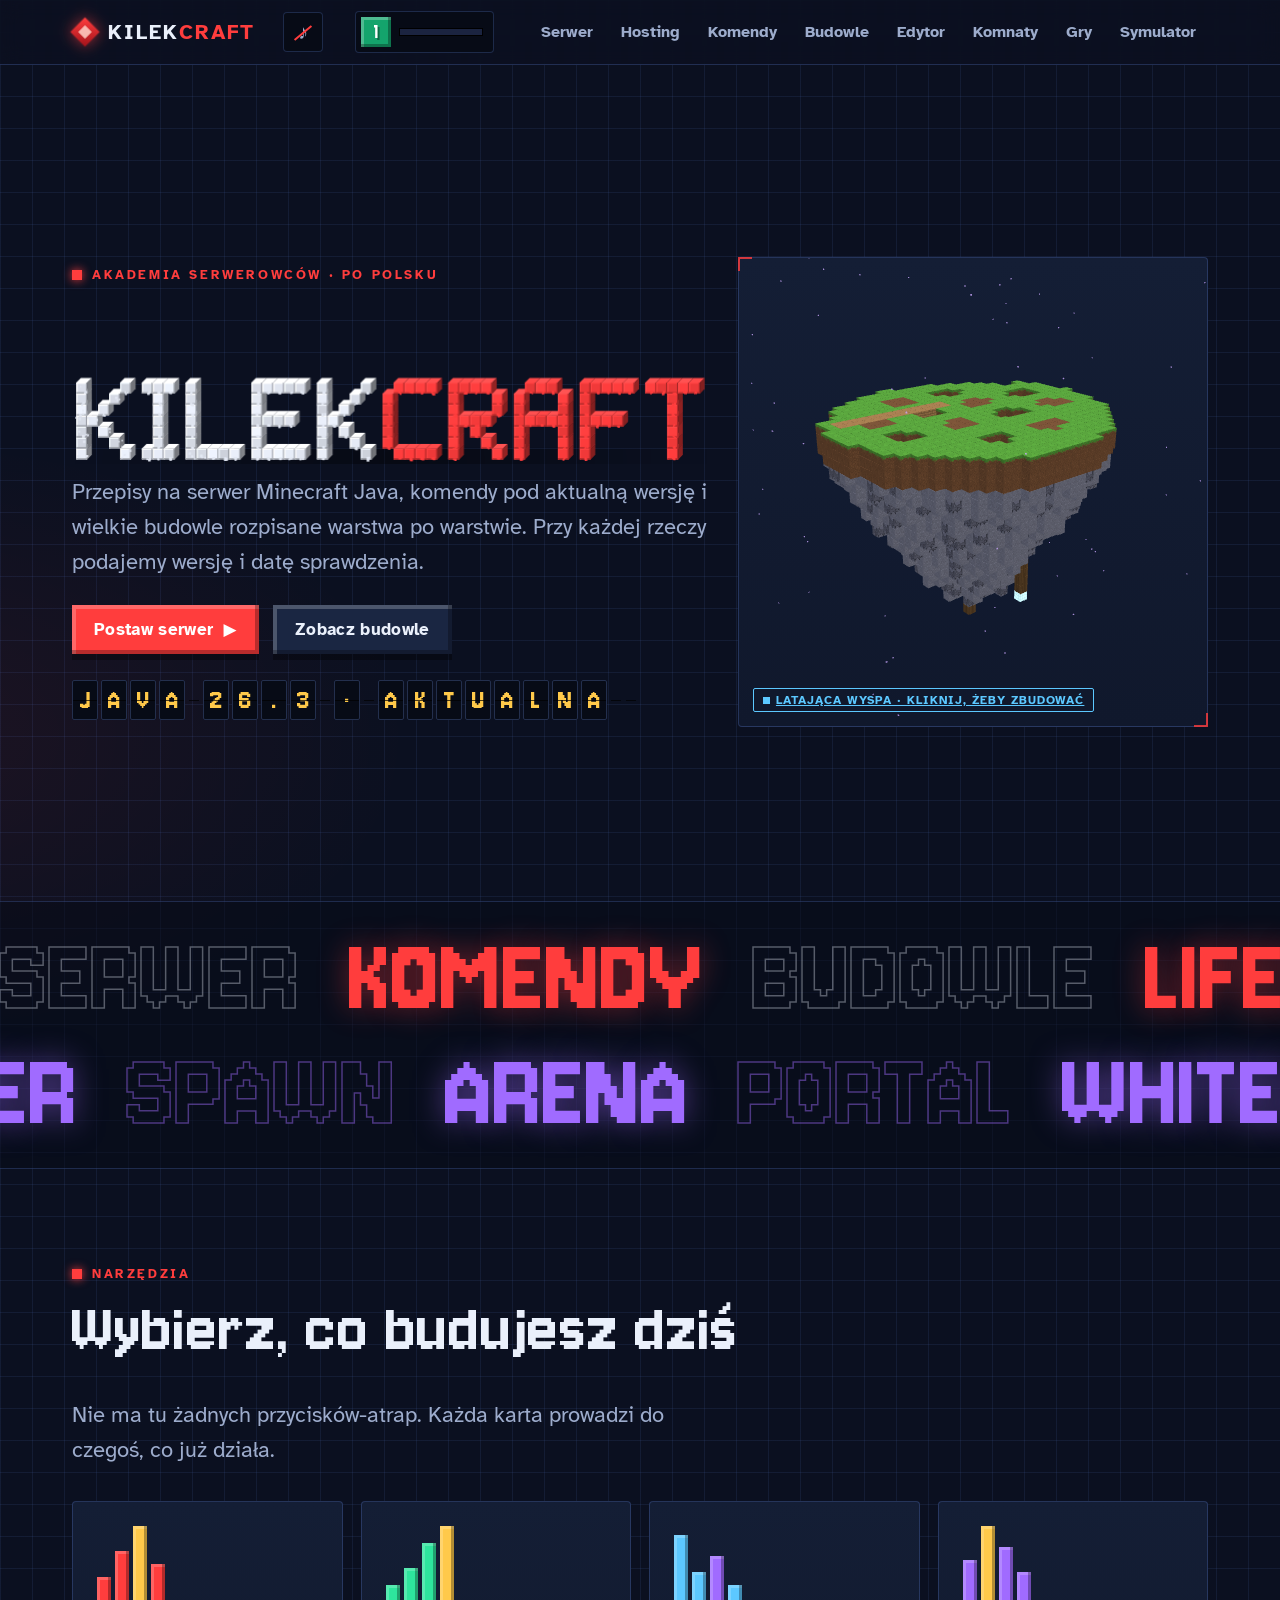
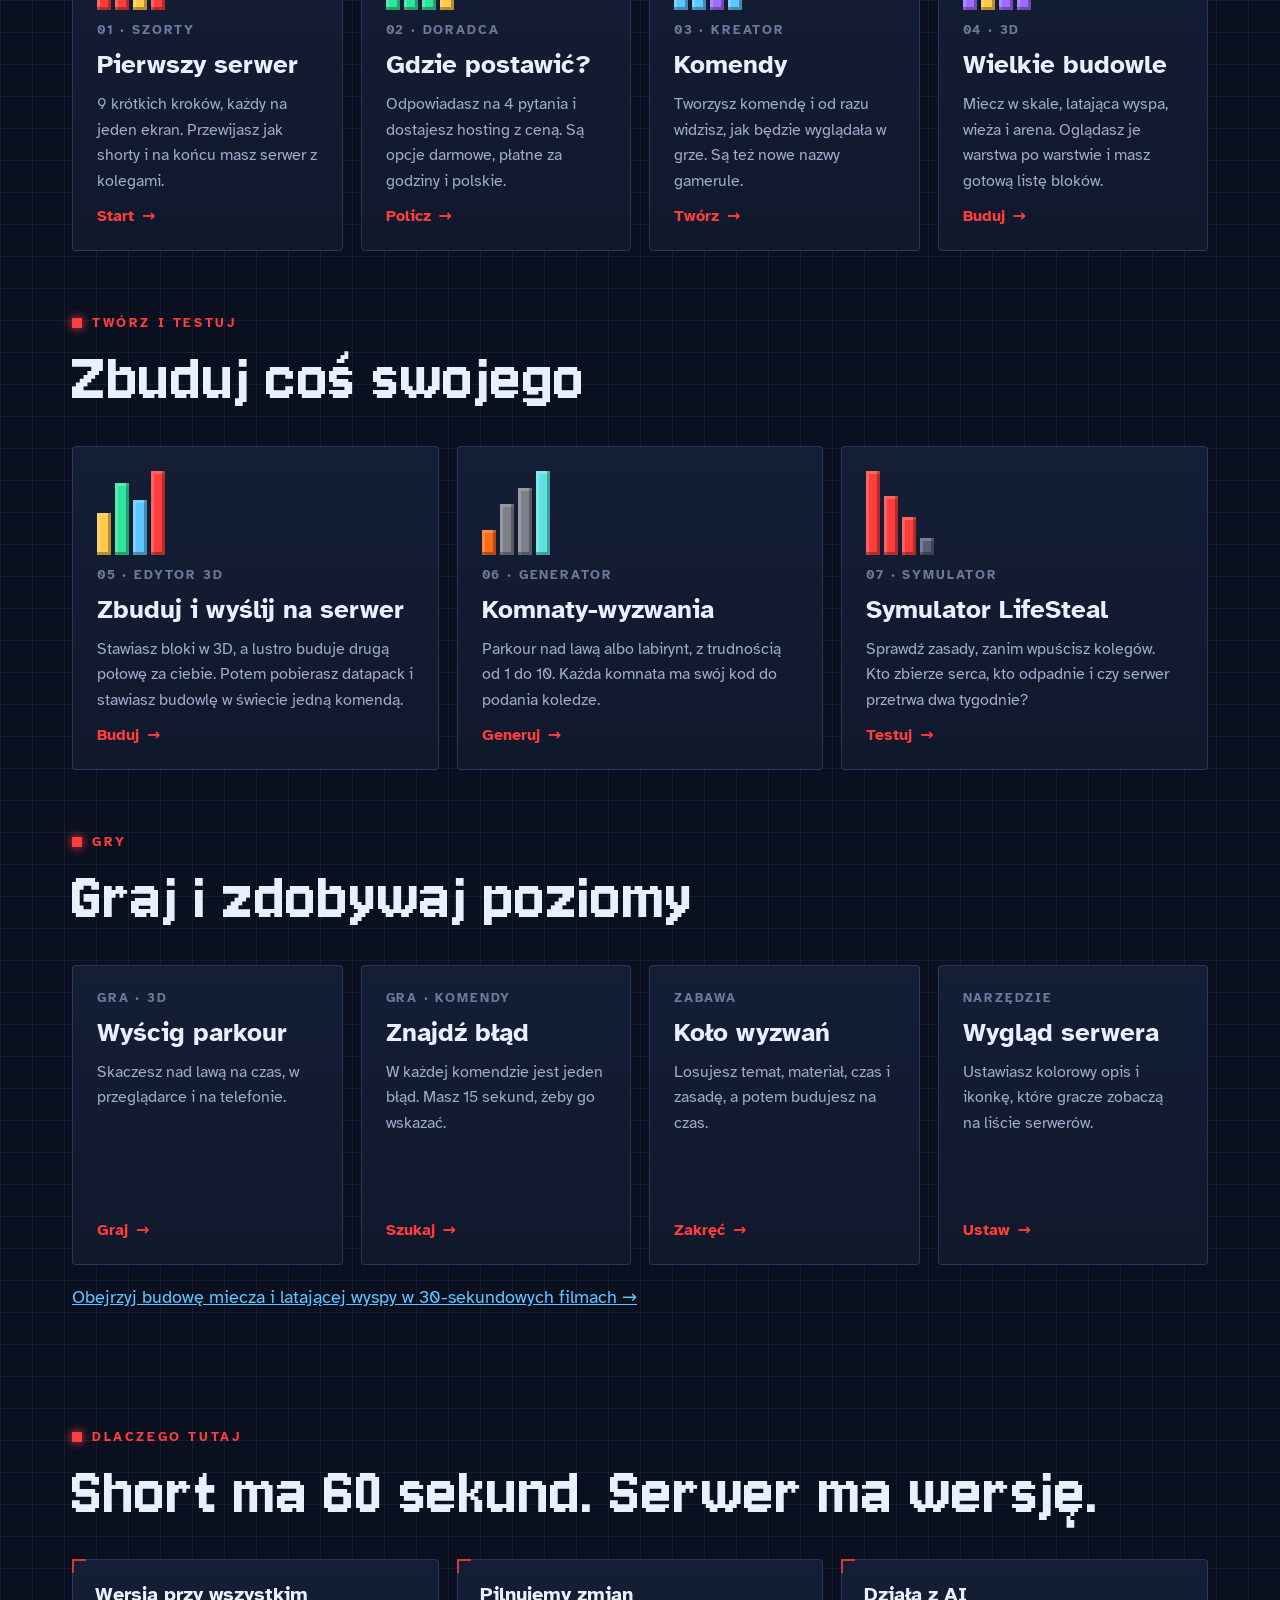
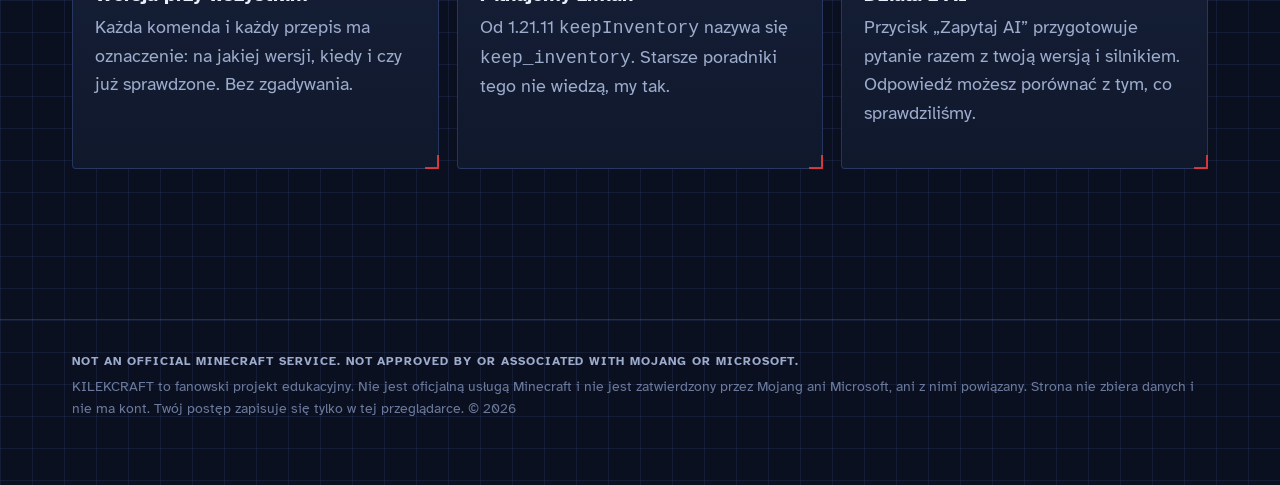
==== commit 495c74d4: "Dodaj gry, 4 wielkie budowle, dźwięki i wygląd serwera - Wyścig parkour 3D w przeglądarce: fizyka, l" ====
--- a/index.html
+++ b/index.html
@@ -24,6 +24,7 @@
       <a href="budowle.html">Budowle</a>
       <a href="edytor.html">Edytor</a>
       <a href="komnaty.html">Komnaty</a>
+      <a href="gry.html">Gry</a>
       <a href="symulator.html">Symulator</a>
     </nav>
   </div>
@@ -60,7 +61,7 @@
 
   <section class="block">
     <div class="wrap">
-      <div class="eyebrow">Siedem narzędzi</div>
+      <div class="eyebrow">Narzędzia</div>
       <h2 data-anim>Wybierz, co budujesz dziś</h2>
       <p class="lead reveal">Nie ma tu żadnych przycisków-atrap. Każda karta prowadzi do czegoś, co już działa.</p>
       <div class="grid-4" style="margin-top:34px">
@@ -118,6 +119,14 @@
           <span class="go">Testuj <i>→</i></span>
         </a>
       </div>
+      <div class="eyebrow" style="margin-top:64px">Gry</div>
+      <h2 data-anim="slide">Graj i zdobywaj poziomy</h2>
+      <div class="grid-4" style="margin-top:28px">
+        <a class="panel tool-card reveal" href="parkour.html"><span class="num">GRA · 3D</span><h3>Wyścig parkour</h3><p>Skaczesz nad lawą na czas, w przeglądarce i na telefonie.</p><span class="go">Graj <i>→</i></span></a>
+        <a class="panel tool-card reveal" href="bledy.html"><span class="num">GRA · KOMENDY</span><h3>Znajdź błąd</h3><p>W każdej komendzie jest jeden błąd. Masz 15 sekund, żeby go wskazać.</p><span class="go">Szukaj <i>→</i></span></a>
+        <a class="panel tool-card reveal" href="kolo.html"><span class="num">ZABAWA</span><h3>Koło wyzwań</h3><p>Losujesz temat, materiał, czas i zasadę, a potem budujesz na czas.</p><span class="go">Zakręć <i>→</i></span></a>
+        <a class="panel tool-card reveal" href="motd.html"><span class="num">NARZĘDZIE</span><h3>Wygląd serwera</h3><p>Ustawiasz kolorowy opis i ikonkę, które gracze zobaczą na liście serwerów.</p><span class="go">Ustaw <i>→</i></span></a>
+      </div>
       <p class="clips-link"><a href="budowle.html#filmy">Obejrzyj budowę miecza i latającej wyspy w 30-sekundowych filmach →</a></p>
     </div>
   </section>
@@ -156,9 +165,10 @@
   'SERWER OD 0 ZŁ',
   'GAMERULE: NOWE NAZWY',
   'WHITELIST DOMYŚLNIE ON',
-  '4 WIELKIE BUDOWLE',
   'KOMNATY 1–10',
   'ZDOBYWAJ POZIOMY',
+  'WYŚCIG NAD LAWĄ',
+  '8 WIELKICH BUDOWLI',
 ]);
 
 // scena 3D ładowana dopiero, gdy jest widoczna
--- a/assets/css/style.css
+++ b/assets/css/style.css
@@ -613,3 +613,120 @@
 .grid-3{display:grid;grid-template-columns:repeat(3,minmax(0,1fr));gap:18px}
 @media (max-width:900px){.grid-3{grid-template-columns:1fr}}
 @media (max-width:960px){.sim-right{order:-1}.arena{aspect-ratio:1/1}}
+.snd-btn{position:relative;width:40px;height:40px;margin-left:8px;background:#070b16;border:1px solid var(--line-strong);color:var(--muted);font-size:20px;cursor:pointer;border-radius:var(--radius)}
+.snd-btn[aria-pressed=true]{color:var(--emerald);border-color:var(--emerald)}
+.snd-btn i{position:absolute;left:8px;right:8px;top:50%;height:2px;background:var(--redstone);transform:rotate(-40deg)}
+@media (max-width:760px){.snd-btn{margin-left:6px}}
+
+/* =========== ZNAJDŹ BŁĄD =========== */
+.bq{padding:22px}
+.bq-top{display:grid;grid-template-columns:repeat(4,minmax(0,1fr));gap:10px}
+.bq-stat{background:#070b16;border:1px solid var(--line-strong);padding:8px 12px}
+.bq-stat span{display:block;font-size:12px;color:var(--muted);text-transform:uppercase;letter-spacing:.1em}
+.bq-stat b{font:400 34px/1 var(--font-px)}
+.bq-time{height:10px;background:#070b16;border:1px solid #000;margin:14px 0}
+.bq-time i{display:block;height:100%;width:100%;background:linear-gradient(90deg,var(--emerald),#9cff5a)}
+.bq-time i.low{background:linear-gradient(90deg,var(--redstone),#ff8a5a);animation:blink .5s steps(1) infinite}
+.bq-stage{min-height:220px;display:flex;flex-direction:column;justify-content:center;gap:14px}
+.bq-hint{font-size:18px;color:var(--muted);text-align:center}
+.bq-cmd{display:flex;flex-wrap:wrap;gap:8px;justify-content:center}
+.tok{font:600 clamp(17px,2.6vw,24px) var(--mono);background:#05080f;color:#d9e2f5;border:2px solid #26324f;padding:10px 14px;cursor:pointer;animation:tokIn .45s var(--ease) both;animation-delay:calc(var(--i)*60ms);min-height:48px}
+@keyframes tokIn{from{opacity:0;transform:translateY(18px) scale(.8)}}
+.tok:hover:not(:disabled){border-color:var(--gold);transform:translateY(-3px)}
+.tok.bad{border-color:var(--emerald);color:#b9ffd9;background:rgba(46,229,157,.12);animation:tokPop .5s var(--ease)}
+.tok.miss{border-color:var(--redstone);color:#ffb3b3;background:rgba(255,61,61,.12);animation:tokShake .5s ease}
+@keyframes tokPop{50%{transform:scale(1.15)}}
+.bq-res .ok,.bq-res .no{padding:10px 14px;border-left:4px solid;font-size:16px}
+.bq-res .ok{border-color:var(--emerald);background:rgba(46,229,157,.07)}.bq-res .ok b{color:var(--emerald)}
+.bq-res .no{border-color:var(--redstone);background:rgba(255,61,61,.07)}.bq-res .no b{color:#ff7a7a}
+.bq-fix{margin-top:8px}
+.bq-end{text-align:center}.bq-end span{display:block;color:var(--muted)}
+.bq-end b{display:block;font:400 110px/1 var(--font-px);color:var(--gold);text-shadow:0 0 30px rgba(255,201,74,.4);animation:luDrop .6s var(--ease)}
+.bq-end em{font-style:normal;font-weight:700;color:var(--emerald)}
+.bq-btns{display:flex;flex-wrap:wrap;gap:10px;align-items:center;margin-top:12px}
+@media (max-width:600px){.bq-top{grid-template-columns:repeat(2,minmax(0,1fr))}}
+@keyframes tokShake{30%,70%{transform:translateX(-6px)}50%,90%{transform:translateX(6px)}}
+@media (max-width:420px){.xp-bar{display:none}.logo{font-size:18px}}
+
+[hidden]{display:none!important}
+
+/* =========== PARKOUR =========== */
+.pk-head{padding-bottom:14px}
+.pk-bar{display:flex;flex-wrap:wrap;gap:12px;align-items:center;justify-content:space-between;margin-bottom:12px}
+.pk-bar .code-row{flex:1;min-width:240px;max-width:380px}
+.pk-quick{display:flex;flex-wrap:wrap;gap:6px}
+.pk-quick .tab{font-size:14px;padding:8px 12px}
+.pk-game{position:relative;aspect-ratio:16/9;overflow:hidden;background:#0d1428;touch-action:none;user-select:none;-webkit-user-select:none}
+@media (max-width:700px){.pk-game{aspect-ratio:3/4}}
+.pk-game canvas{position:absolute;inset:0;width:100%;height:100%;outline:none}
+.pk-hud{position:absolute;left:12px;top:12px;display:flex;gap:8px;pointer-events:none}
+.pk-hud div{background:rgba(7,11,22,.82);border:1px solid var(--line-strong);padding:4px 12px;text-align:center}
+.pk-hud span{display:block;font-size:11px;color:var(--muted);text-transform:uppercase;letter-spacing:.1em}
+.pk-hud b{font:400 30px/1 var(--font-px)}
+.pk-hud div:first-child b{color:var(--gold);min-width:3.5ch;display:inline-block}
+.pk-flash{position:absolute;inset:0;background:radial-gradient(circle,rgba(255,106,26,.0),rgba(255,61,61,.55));opacity:0;pointer-events:none}
+.pk-flash.on{animation:flashA .6s ease}
+@keyframes flashA{0%{opacity:1}100%{opacity:0}}
+.pk-over{position:absolute;inset:0;display:grid;place-items:center;background:rgba(7,11,22,.62);backdrop-filter:blur(3px);padding:16px}
+.pk-card{background:var(--bg-2);border:1px solid var(--line-strong);padding:22px 24px;max-width:460px;width:100%;text-align:center;animation:pop .4s var(--ease)}
+.pk-card h2{font-size:clamp(44px,7vw,64px);margin-bottom:.15em;color:var(--gold)}
+.pk-keys{text-align:left;font-size:14px;color:var(--muted);display:grid;gap:6px;margin:12px 0 16px}
+kbd{display:inline-block;min-width:24px;text-align:center;font:700 12px var(--mono);background:#070b16;border:1px solid #3a4a72;border-bottom-width:3px;padding:2px 5px;margin-right:2px;color:var(--text)}
+.pk-ovbtns{display:flex;gap:10px;justify-content:center;flex-wrap:wrap}
+.touch-only{display:none}
+body.touch .touch-only{display:block}
+.pk-touch{display:none}
+body.touch .pk-touch{display:block}
+.pk-stick{position:absolute;left:24px;bottom:24px;width:120px;height:120px;border-radius:50%;border:2px solid rgba(255,255,255,.25);background:rgba(255,255,255,.06);pointer-events:none;opacity:.55}
+.pk-stick.on{opacity:1}
+.pk-stick i{position:absolute;left:35px;top:35px;width:50px;height:50px;border-radius:50%;background:rgba(255,255,255,.35)}
+.pk-jump{position:absolute;right:22px;bottom:28px;width:96px;height:96px;border-radius:50%;border:3px solid var(--redstone);background:rgba(255,61,61,.25);color:#fff;font:700 16px var(--font);touch-action:none}
+.pk-jump:active{background:rgba(255,61,61,.55)}
+
+/* =========== KOŁO WYZWAŃ =========== */
+.slot{padding:22px}
+.reels{display:grid;grid-template-columns:repeat(4,minmax(0,1fr));gap:10px}
+@media (max-width:760px){.reels{grid-template-columns:repeat(2,minmax(0,1fr))}}
+.reel .rl{display:block;font-size:12px;letter-spacing:.14em;text-transform:uppercase;color:var(--muted);margin-bottom:6px;font-weight:700}
+.reel .win{height:64px;overflow:hidden;background:#05080f;border:2px solid #26324f;position:relative;box-shadow:inset 0 10px 14px -8px #000,inset 0 -10px 14px -8px #000}
+.reel .win::after{content:"";position:absolute;left:0;right:0;top:50%;height:2px;background:rgba(255,61,61,.25)}
+.strip div{height:64px;display:flex;align-items:center;justify-content:center;text-align:center;padding:0 8px;font:400 clamp(22px,2.6vw,32px)/1 var(--font-px);color:var(--gold)}
+.reel.stop .win{animation:reelHit .45s var(--ease)}
+@keyframes reelHit{30%{transform:scale(1.06);border-color:var(--gold);box-shadow:0 0 24px rgba(255,201,74,.45)}}
+.slot-btns{display:flex;flex-wrap:wrap;gap:10px;margin-top:18px;align-items:center}
+.spin-btn{font-size:24px!important;padding:16px 34px!important}
+.kolo-grid{display:grid;grid-template-columns:1fr 1.4fr;gap:18px;margin-top:18px;align-items:start}
+@media (max-width:860px){.kolo-grid{grid-template-columns:1fr}}
+.ring{position:relative;width:200px;height:200px;margin:4px auto 14px}
+.ring svg{width:100%;height:100%;transform:rotate(-90deg)}
+.ring .rbg{fill:none;stroke:#1b2440;stroke-width:10}
+.ring .rfg{fill:none;stroke:var(--emerald);stroke-width:10;stroke-linecap:butt;transition:stroke-dashoffset 1s linear,stroke .3s}
+.ring .rfg.low{stroke:var(--redstone)}
+.ring b{position:absolute;inset:0;display:grid;place-items:center;font:400 52px/1 var(--font-px)}
+.hist{margin:0 0 10px;padding-left:22px;font-size:15px}
+.hist li{margin-bottom:6px}.hist i{color:var(--gold);font-style:normal}
+
+/* =========== MOTD =========== */
+.mp-list{background:rgba(0,0,0,.55);padding:14px;margin-bottom:18px;border-color:#555}
+.mp-row{display:grid;grid-template-columns:64px minmax(0,1fr) auto;gap:12px;align-items:start;padding:6px;border:2px solid #888;background:rgba(0,0,0,.35)}
+.mp-row canvas{width:64px;height:64px;image-rendering:pixelated;background:#1b1b1b}
+.mp-name{font:400 22px/1.1 var(--font-px);color:#fff}
+.mp-motd{font:400 20px/1.15 var(--font-px);color:#aaa;margin-top:2px;overflow:hidden}
+.mp-motd div{white-space:nowrap;overflow:hidden;text-overflow:clip}
+.mp-right{display:flex;gap:8px;align-items:center;font:400 20px var(--font-px);color:#aaa}
+.ping{display:flex;align-items:flex-end;gap:1px;height:14px}
+.ping b{width:3px;background:#3fdc3f}.ping b:nth-child(1){height:4px}.ping b:nth-child(2){height:6px}.ping b:nth-child(3){height:8px}.ping b:nth-child(4){height:11px}.ping b:nth-child(5){height:14px}
+.motd-grid{display:grid;grid-template-columns:1.3fr 1fr;gap:18px;align-items:start}
+@media (max-width:900px){.motd-grid{grid-template-columns:1fr}}
+.motd-line{margin-bottom:16px}
+.motd-line label{display:block;font-weight:700;margin-bottom:6px}
+.motd-line .chips{margin-top:8px}
+.motd-line .chip span{padding:6px 9px;font-size:13px}
+.sw.grad.rainbow{background:linear-gradient(90deg,#f55,#fa0,#ff5,#5f5,#5ff,#55f,#f5f)}
+.sw.grad.fire{background:linear-gradient(90deg,#a00,#f55,#fa0,#ff5)}
+.pix-ed{display:grid;grid-template-columns:minmax(0,320px) 1fr;gap:14px;align-items:start}
+@media (max-width:560px){.pix-ed{grid-template-columns:1fr}}
+.pix-ed canvas{width:100%;max-width:320px;aspect-ratio:1;image-rendering:pixelated;touch-action:none;cursor:crosshair;border:1px solid var(--line-strong)}
+.small-pal{grid-template-columns:repeat(4,1fr)}
+.pk-over:not([hidden]) ~ .pk-touch{display:none!important}
+body.touch .pk-keys div:not(.touch-only){display:none}
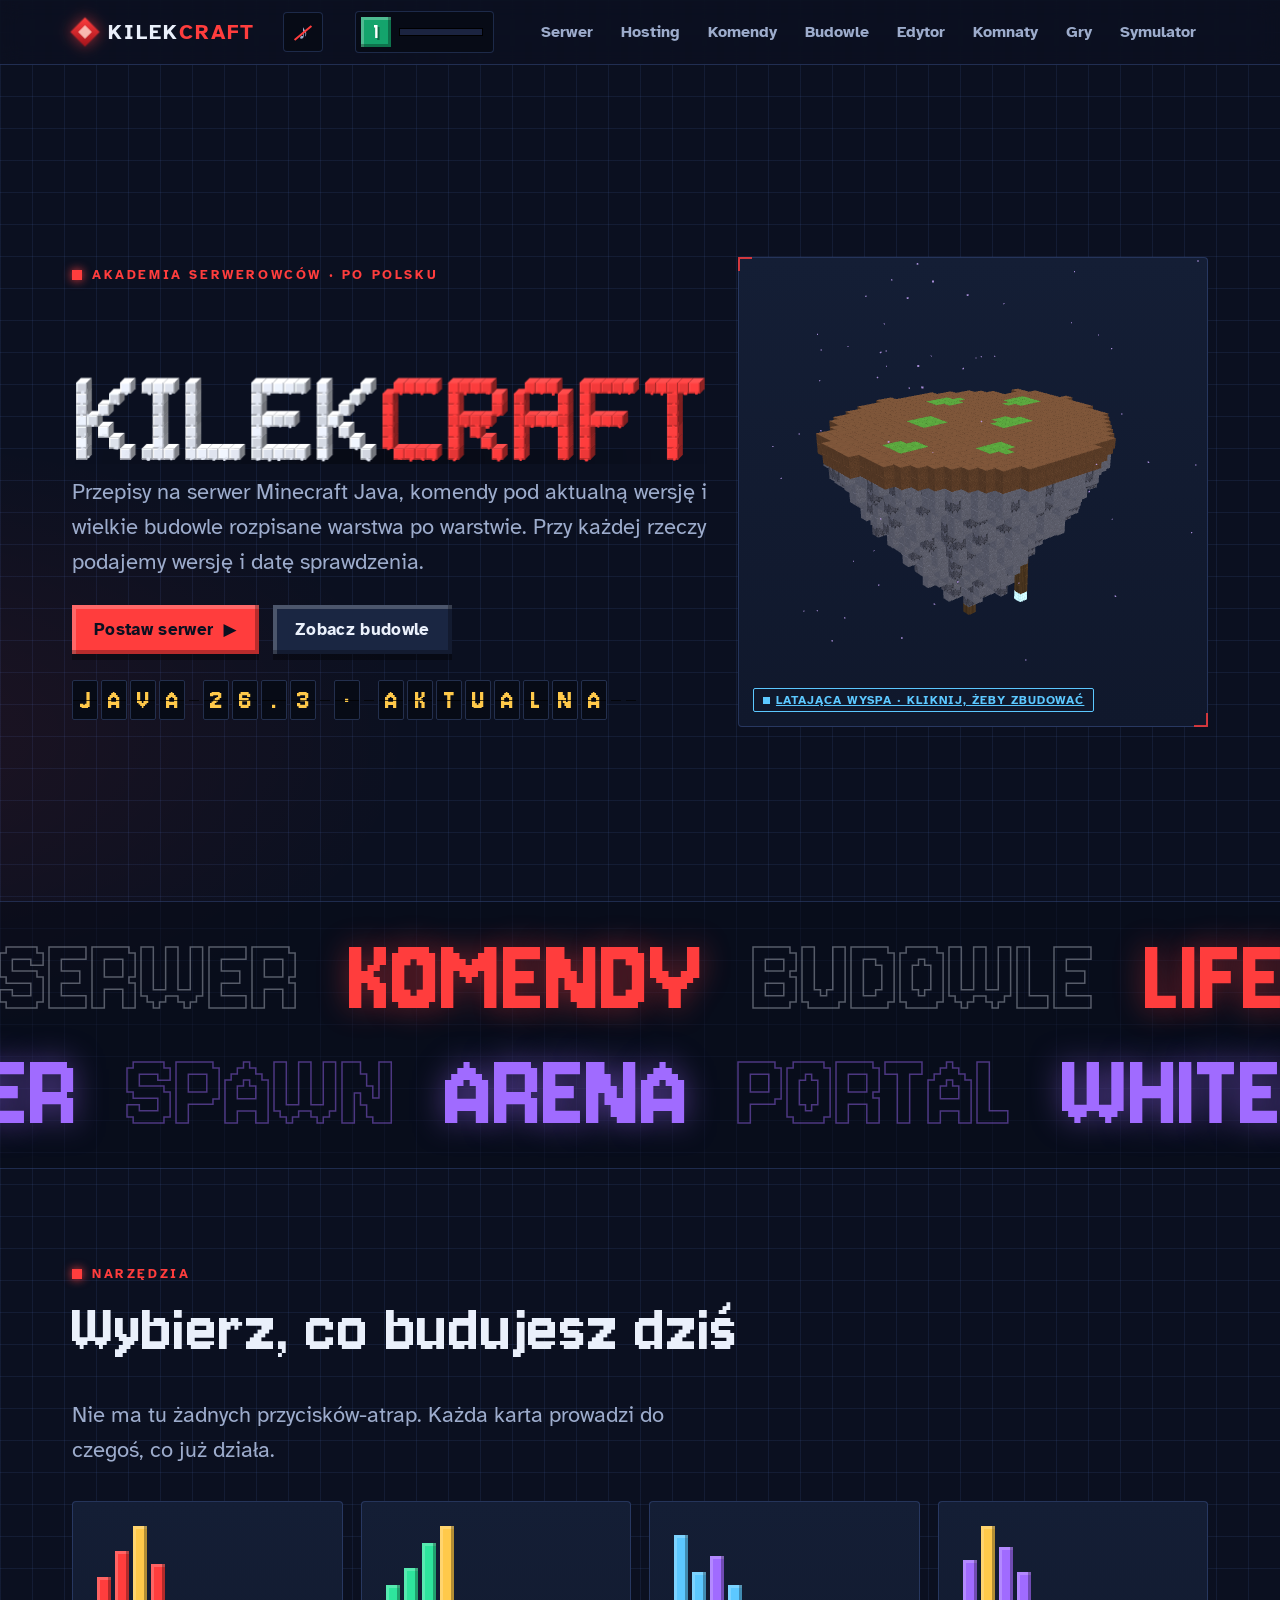
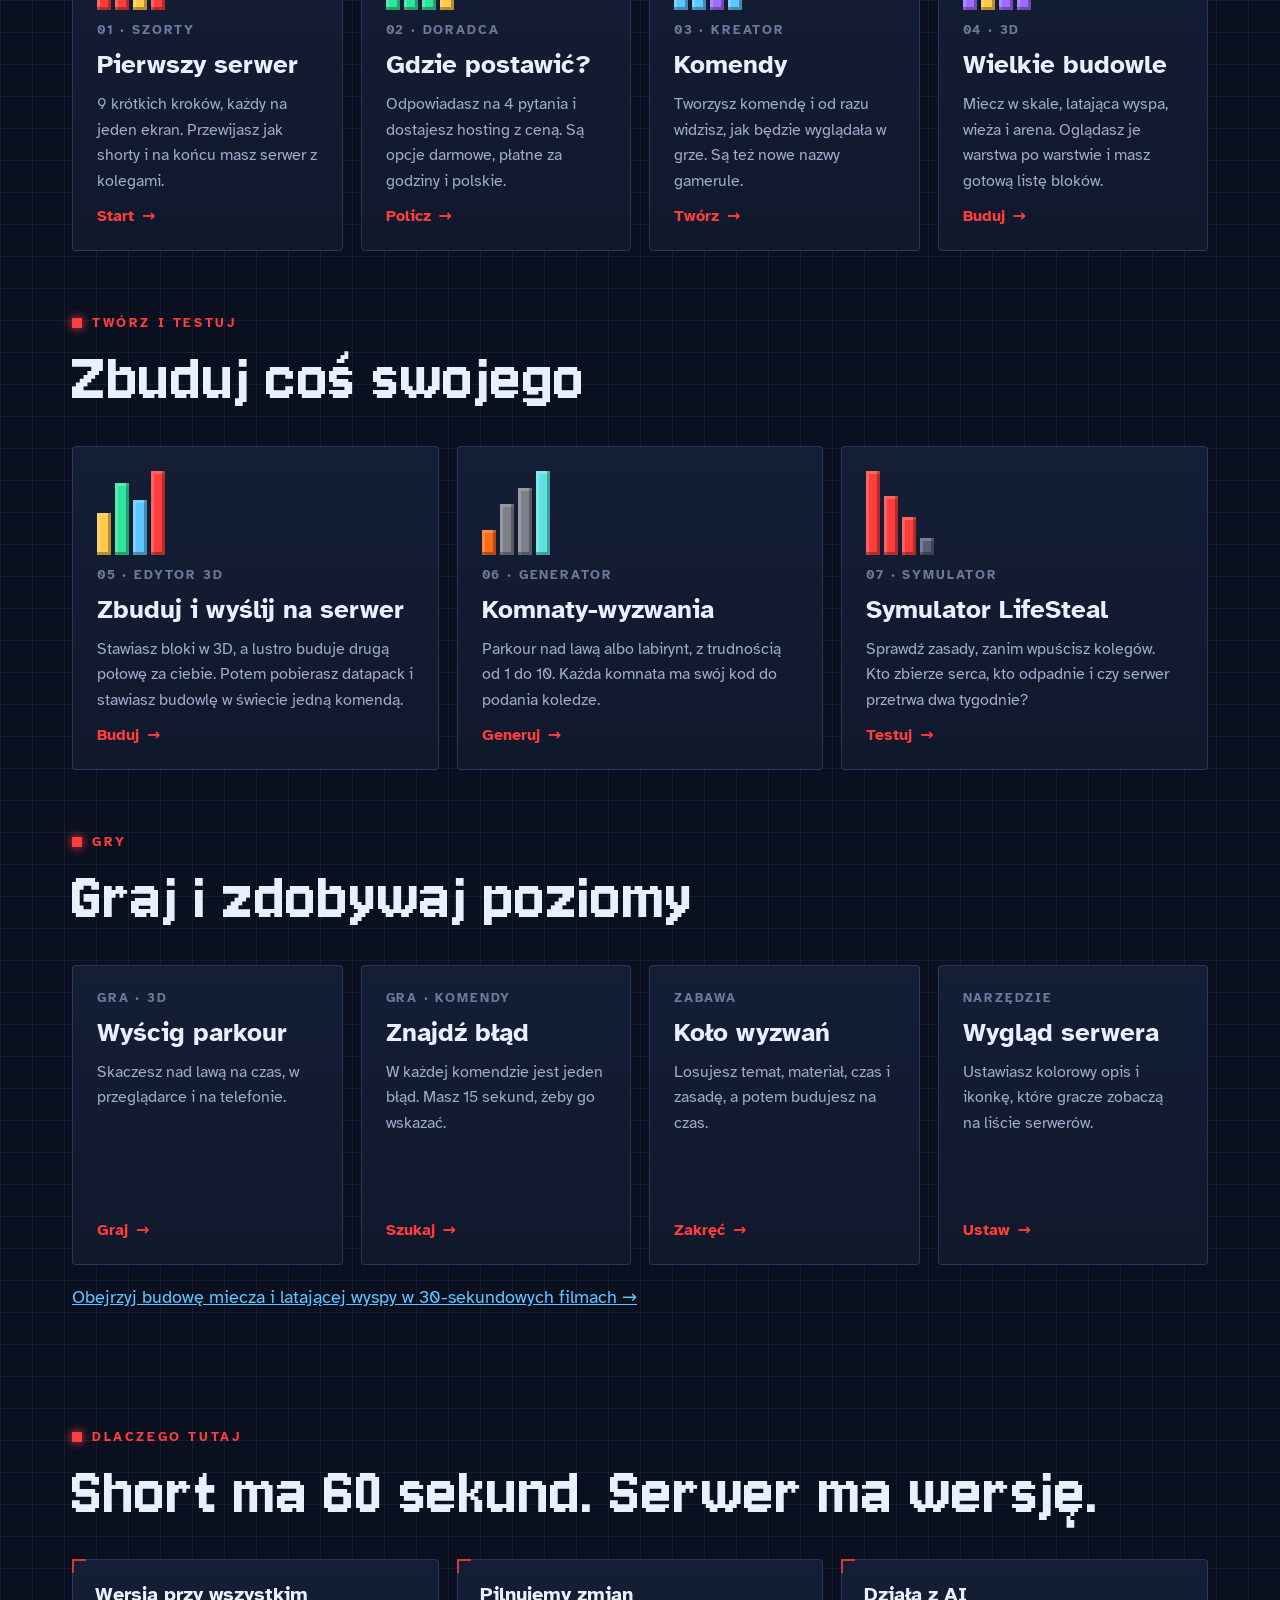
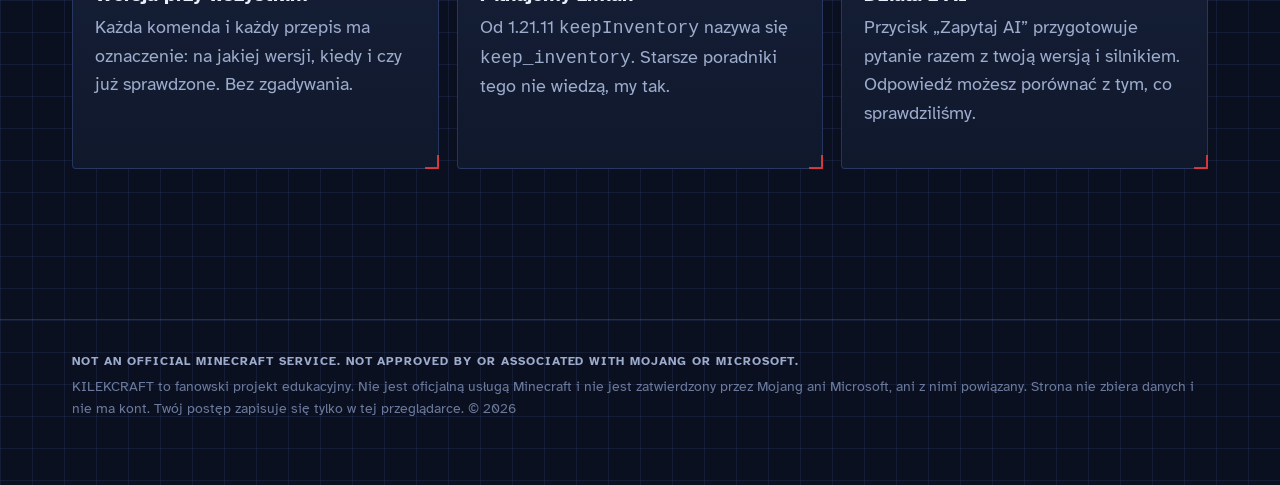
==== commit 0856b80f: "Ładuj na stronie głównej tylko model latającej wyspy" ====
--- a/index.html
+++ b/index.html
@@ -176,8 +176,8 @@
 const io = new IntersectionObserver(async ([e]) => {
   if (!e.isIntersecting) return; io.disconnect();
   const { createViewer } = await import('./assets/js/voxel.js');
-  const { getBuild } = await import('./assets/js/builds.js');
-  const v = await createViewer(host, getBuild('wyspa'), { autoRotate: !reduced, ghost: false, layerPlane: false, motes: !reduced, noZoom: true, zoom: .9 });
+  const { island } = await import('./assets/js/island.js');
+  const v = await createViewer(host, island(), { autoRotate: !reduced, ghost: false, layerPlane: false, motes: !reduced, noZoom: true, zoom: .9 });
   if (!v) { host.querySelector('.poster').textContent = 'Twoja przeglądarka nie pokazuje 3D. Budowle nadal zobaczysz jako mapę warstw.'; return; }
   host.querySelector('.poster').remove();
   if (!reduced) v.animateBuild(3200);
--- a/assets/css/style.css
+++ b/assets/css/style.css
@@ -98,7 +98,7 @@
 .btn{
   --c:var(--redstone);
   display:inline-flex;align-items:center;gap:10px;font:700 17px var(--font);letter-spacing:.02em;text-decoration:none;
-  color:#fff;background:var(--c);border:0;padding:14px 22px;cursor:pointer;position:relative;
+  color:#0b1020;background:var(--c);border:0;padding:14px 22px;cursor:pointer;position:relative;
   box-shadow:inset -4px -4px 0 rgba(0,0,0,.28),inset 4px 4px 0 rgba(255,255,255,.22),0 6px 0 rgba(0,0,0,.35);
   transition:transform .15s,box-shadow .15s,filter .2s;
 }
@@ -165,7 +165,7 @@
 .tool-card{display:flex;flex-direction:column;gap:12px;padding:24px;text-decoration:none;color:var(--text);min-height:300px;transition:transform .35s var(--ease),border-color .3s;overflow:hidden}
 .tool-card:hover{transform:translateY(-6px) rotate(-.4deg);border-color:var(--redstone)}
 .tool-card .num{font:700 13px var(--font);letter-spacing:.14em;color:var(--dim)}
-.tool-card h3{font-size:26px;margin:0;line-height:1.15}
+.tool-card :is(h2,h3){font-size:26px;margin:0;line-height:1.15}
 .tool-card p{color:var(--muted);margin:0;font-size:16px}
 .tool-card .go{margin-top:auto;font:700 16px var(--font);color:var(--redstone);display:flex;align-items:center;gap:8px}
 .tool-card .go i{transition:transform .3s var(--ease);font-style:normal}
@@ -335,7 +335,7 @@
 @media (max-width:900px){.picker{grid-template-columns:repeat(2,1fr)}}
 .pick{text-align:left;background:var(--bg-2);border:1px solid var(--line-strong);color:var(--text);padding:14px;cursor:pointer;border-radius:var(--radius);display:flex;flex-direction:column;gap:4px;transition:all .25s var(--ease);font-family:var(--font)}
 .pick b{font-size:17px}
-.pick .pn{font:700 13px var(--font);color:var(--dim);letter-spacing:.12em}
+.pick .pn{font:700 13px var(--font);color:var(--muted);letter-spacing:.12em}
 .pick .pd{font-size:13px;color:var(--muted);line-height:1.35}
 .pick:hover{transform:translateY(-3px)}
 .pick[aria-selected=true]{border-color:var(--portal);background:rgba(160,107,255,.12);box-shadow:0 5px 0 #5b33a8}
@@ -539,6 +539,7 @@
 .pal{display:grid;grid-template-columns:repeat(auto-fill,minmax(40px,1fr));gap:6px}
 .sw-btn{aspect-ratio:1;min-height:40px;border:2px solid #000;background:var(--c);cursor:pointer;box-shadow:inset -4px -4px 0 rgba(0,0,0,.3),inset 4px 4px 0 rgba(255,255,255,.22);transition:transform .15s var(--ease)}
 .sw-btn:hover{transform:translateY(-2px)}
+.sw-btn:focus-visible{outline:3px solid var(--gold);outline-offset:3px}
 .sw-btn[aria-checked=true]{outline:3px solid #fff;outline-offset:2px;transform:scale(1.08)}
 .ed-bottom{display:grid;grid-template-columns:1.3fr 1fr;gap:18px;margin-top:18px;align-items:start}
 @media (max-width:960px){.ed-bottom{grid-template-columns:1fr}}
@@ -656,17 +657,16 @@
 .pk-bar .code-row{flex:1;min-width:240px;max-width:380px}
 .pk-quick{display:flex;flex-wrap:wrap;gap:6px}
 .pk-quick .tab{font-size:14px;padding:8px 12px}
-.pk-game{position:relative;aspect-ratio:16/9;overflow:hidden;background:#0d1428;touch-action:none;user-select:none;-webkit-user-select:none}
+.pk-game{position:relative;aspect-ratio:16/9;overflow:hidden;background:#0d1428 url(../parkour-podglad.webp) center/cover;touch-action:none;user-select:none;-webkit-user-select:none}
 @media (max-width:700px){.pk-game{aspect-ratio:3/4}}
-.pk-game canvas{position:absolute;inset:0;width:100%;height:100%;outline:none}
+.pk-game canvas{position:absolute;inset:0;width:100%;height:100%}
+.pk-game canvas:focus-visible{outline-offset:-4px}
 .pk-hud{position:absolute;left:12px;top:12px;display:flex;gap:8px;pointer-events:none}
 .pk-hud div{background:rgba(7,11,22,.82);border:1px solid var(--line-strong);padding:4px 12px;text-align:center}
 .pk-hud span{display:block;font-size:11px;color:var(--muted);text-transform:uppercase;letter-spacing:.1em}
 .pk-hud b{font:400 30px/1 var(--font-px)}
 .pk-hud div:first-child b{color:var(--gold);min-width:3.5ch;display:inline-block}
 .pk-flash{position:absolute;inset:0;background:radial-gradient(circle,rgba(255,106,26,.0),rgba(255,61,61,.55));opacity:0;pointer-events:none}
-.pk-flash.on{animation:flashA .6s ease}
-@keyframes flashA{0%{opacity:1}100%{opacity:0}}
 .pk-over{position:absolute;inset:0;display:grid;place-items:center;background:rgba(7,11,22,.62);backdrop-filter:blur(3px);padding:16px}
 .pk-card{background:var(--bg-2);border:1px solid var(--line-strong);padding:22px 24px;max-width:460px;width:100%;text-align:center;animation:pop .4s var(--ease)}
 .pk-card h2{font-size:clamp(44px,7vw,64px);margin-bottom:.15em;color:var(--gold)}
@@ -730,3 +730,4 @@
 .small-pal{grid-template-columns:repeat(4,1fr)}
 .pk-over:not([hidden]) ~ .pk-touch{display:none!important}
 body.touch .pk-keys div:not(.touch-only){display:none}
+@media (prefers-reduced-motion:reduce){.pk-card{animation:none}}
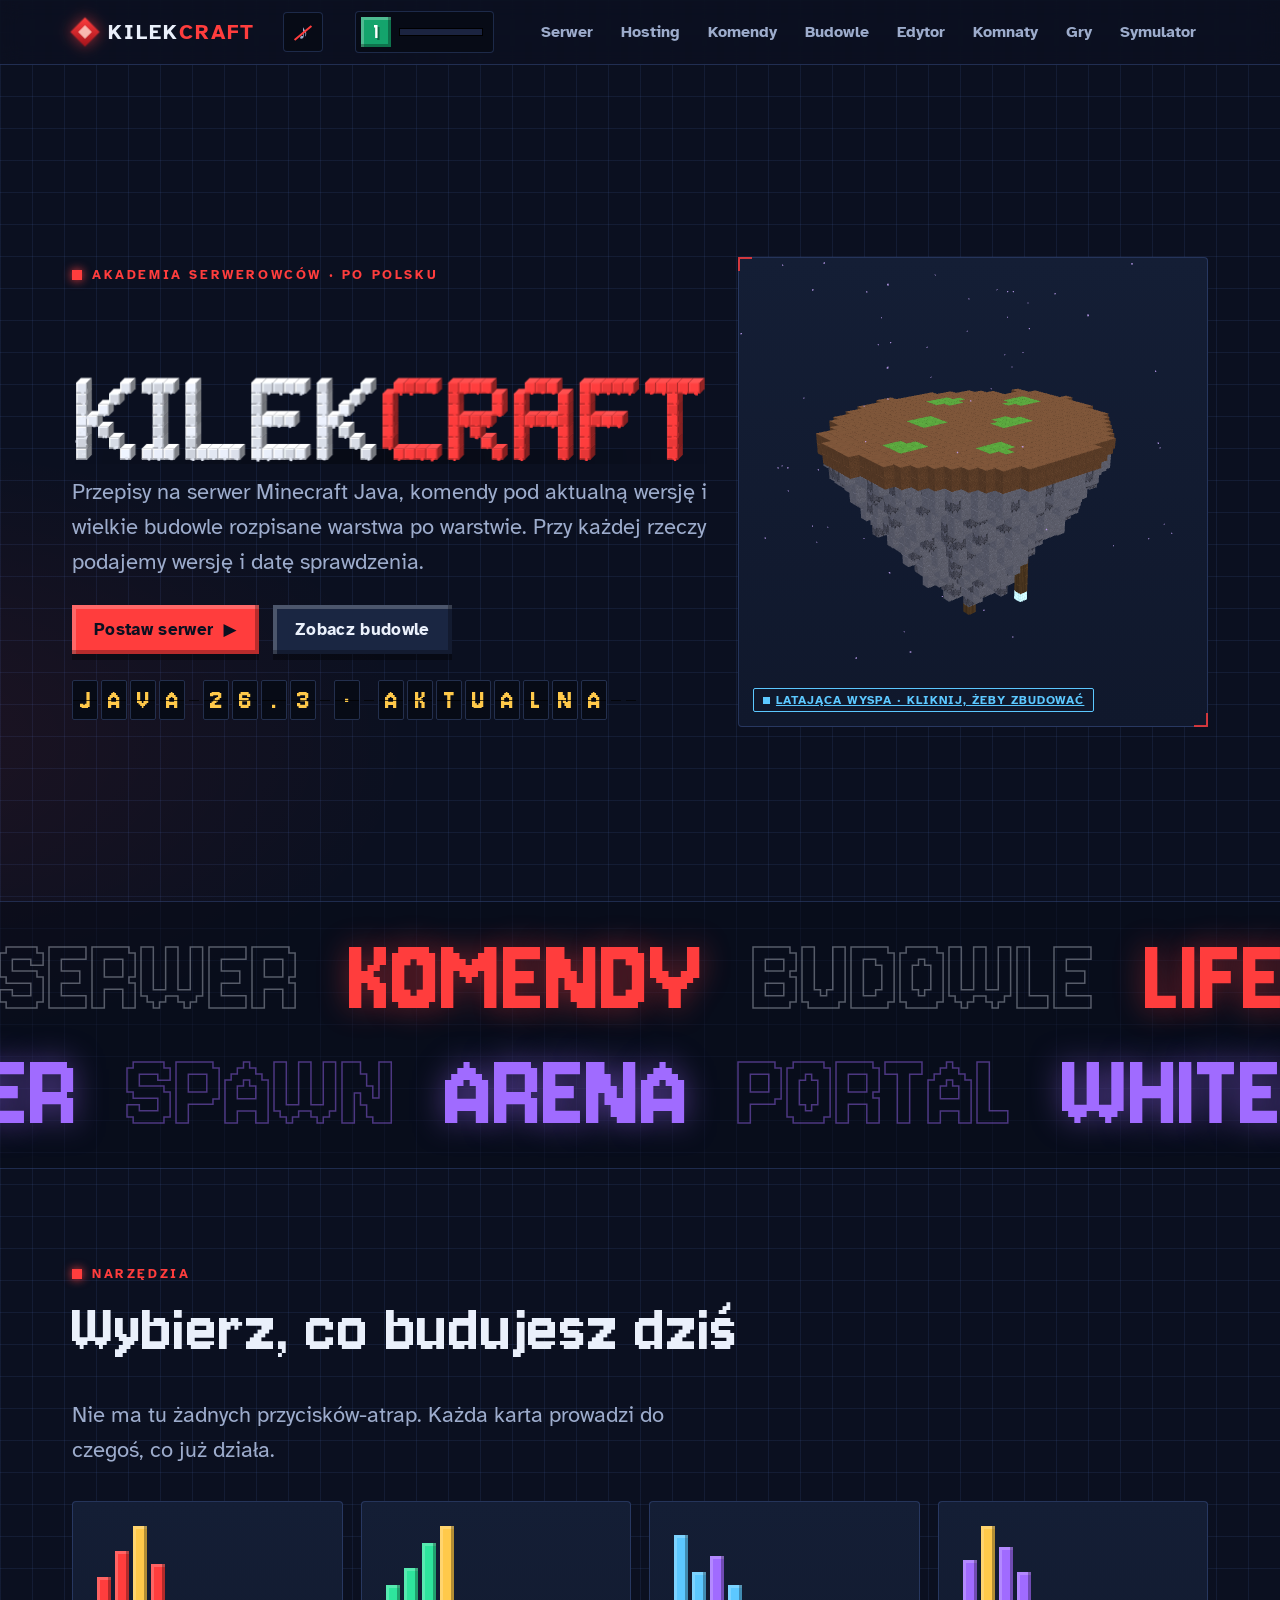
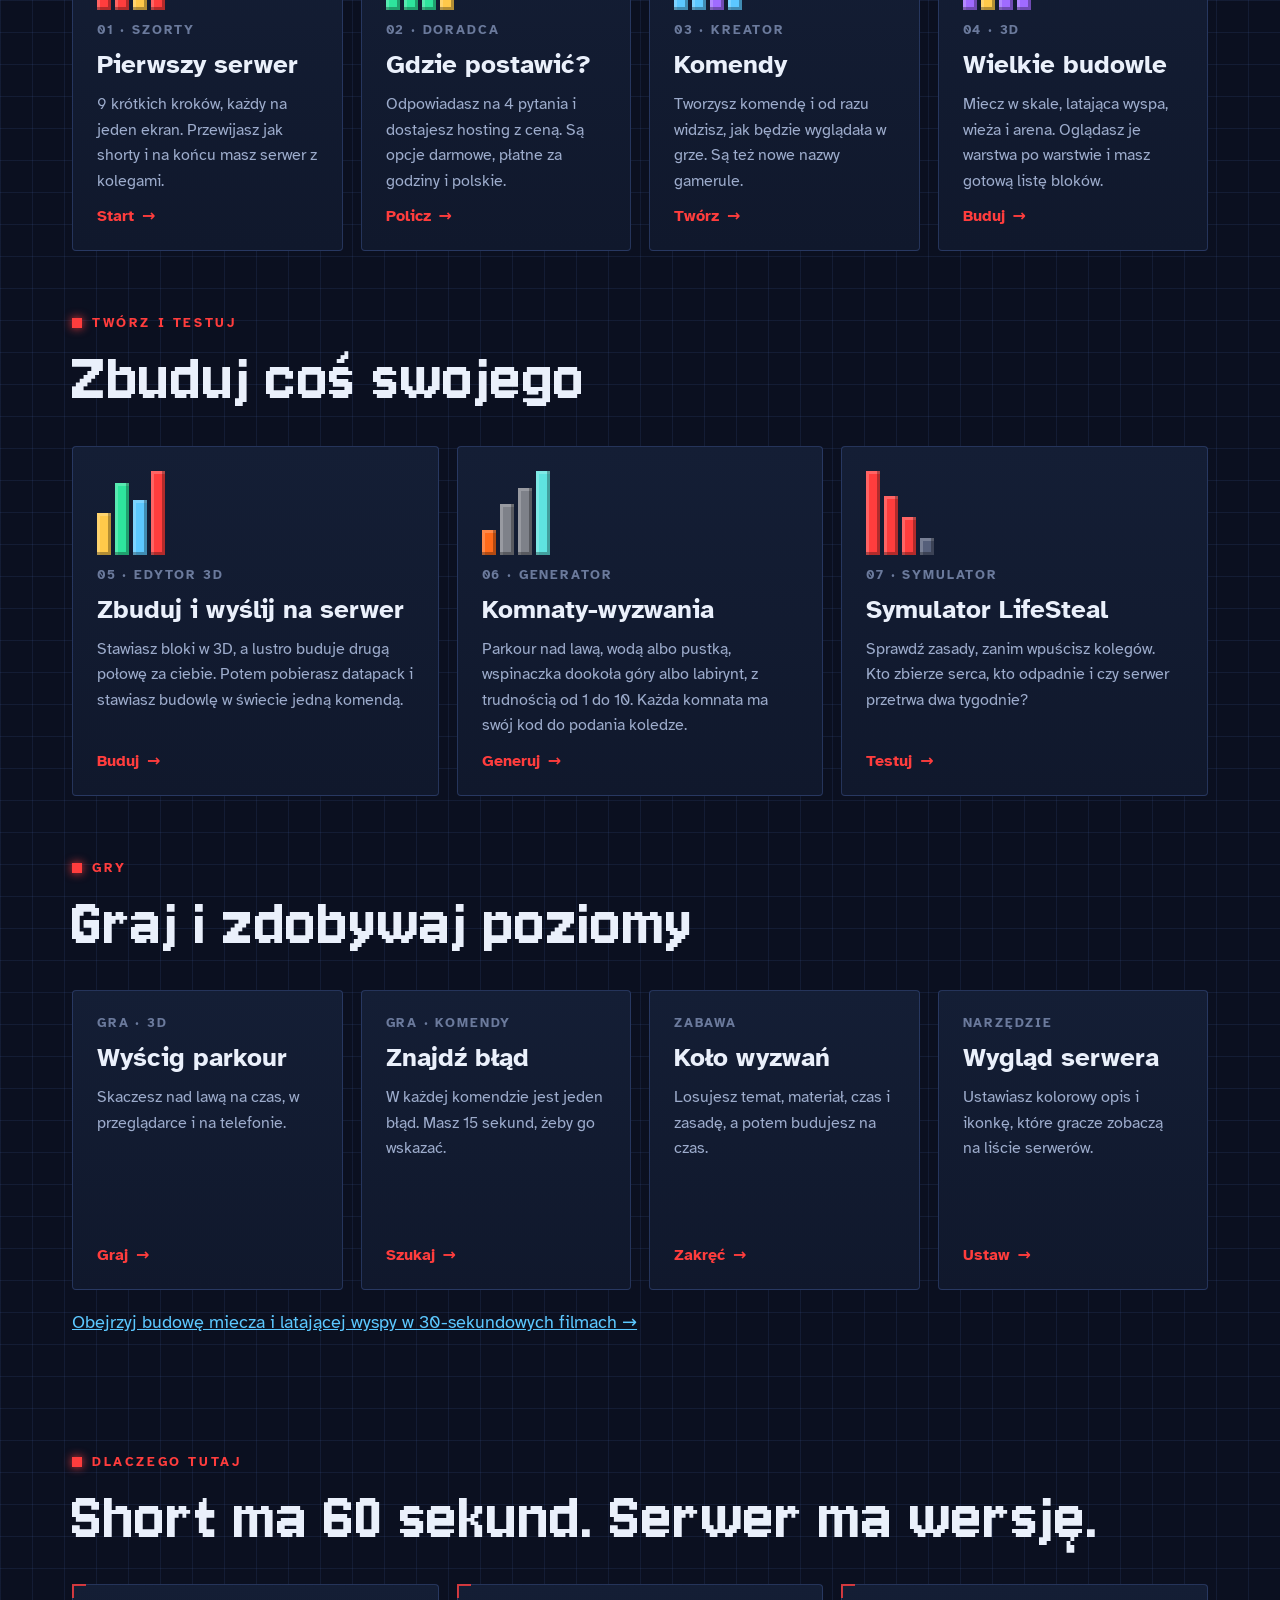
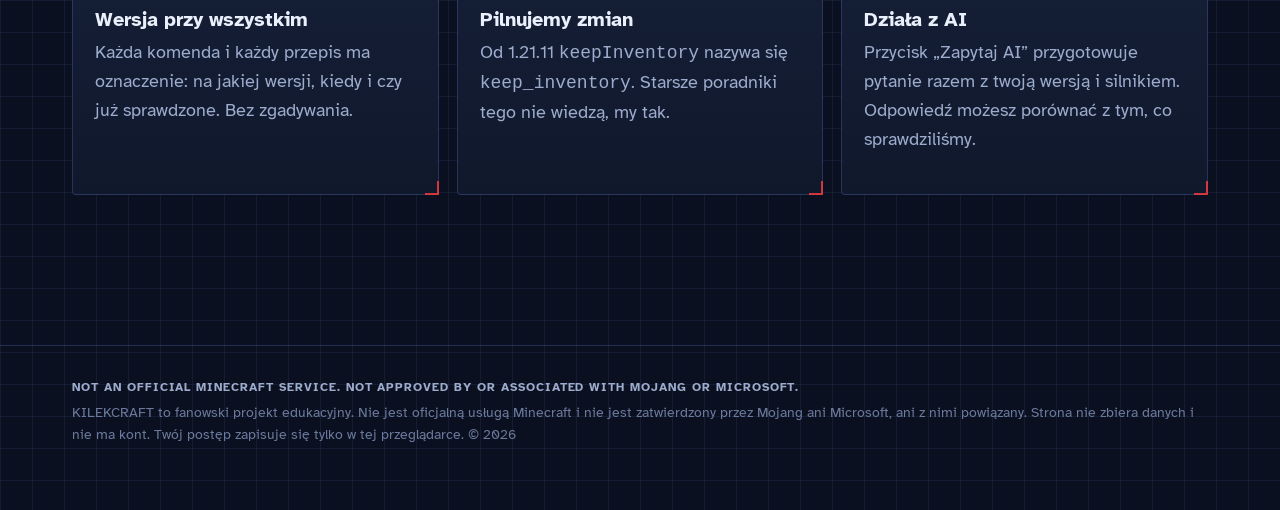
==== commit be8e0598: "Dodaj górę do wspinaczki i różne dno pod parkourem Uwaga Piotrka: „parkourowe chcemy więcej i bardzi" ====
--- a/index.html
+++ b/index.html
@@ -108,7 +108,7 @@
           <div class="ico" aria-hidden="true"><i class="pix" style="--c:#ff6a1a;--i:0;height:30%"></i><i class="pix" style="--c:#7e8189;--i:1;height:60%"></i><i class="pix" style="--c:#7e8189;--i:2;height:80%"></i><i class="pix" style="--c:#5fe3e0;--i:3;height:100%"></i></div>
           <span class="num">06 · GENERATOR</span>
           <h3>Komnaty-wyzwania</h3>
-          <p>Parkour nad lawą albo labirynt, z trudnością od 1 do 10. Każda komnata ma swój kod do podania koledze.</p>
+          <p>Parkour nad lawą, wodą albo pustką, wspinaczka dookoła góry albo labirynt, z trudnością od 1 do 10. Każda komnata ma swój kod do podania koledze.</p>
           <span class="go">Generuj <i>→</i></span>
         </a>
         <a class="panel tool-card reveal" href="symulator.html">
--- a/assets/css/style.css
+++ b/assets/css/style.css
@@ -659,7 +659,9 @@
 .pk-quick .tab{font-size:14px;padding:8px 12px}
 .pk-game{position:relative;aspect-ratio:16/9;overflow:hidden;background:#0d1428 url(../parkour-podglad.webp) center/cover;touch-action:none;user-select:none;-webkit-user-select:none}
 @media (max-width:700px){.pk-game{aspect-ratio:3/4}}
+@media (max-width:480px){.pk-hud{gap:5px;right:12px;flex-wrap:wrap}.pk-hud div{padding:3px 8px}.pk-hud b{font-size:22px}.pk-hud span{font-size:9px}}
 .pk-game canvas{position:absolute;inset:0;width:100%;height:100%}
+.pk-game{scroll-margin-top:84px;scroll-margin-bottom:12px}
 .pk-game canvas:focus-visible{outline-offset:-4px}
 .pk-hud{position:absolute;left:12px;top:12px;display:flex;gap:8px;pointer-events:none}
 .pk-hud div{background:rgba(7,11,22,.82);border:1px solid var(--line-strong);padding:4px 12px;text-align:center}
@@ -682,6 +684,12 @@
 .pk-stick i{position:absolute;left:35px;top:35px;width:50px;height:50px;border-radius:50%;background:rgba(255,255,255,.35)}
 .pk-jump{position:absolute;right:22px;bottom:28px;width:96px;height:96px;border-radius:50%;border:3px solid var(--redstone);background:rgba(255,61,61,.25);color:#fff;font:700 16px var(--font);touch-action:none}
 .pk-jump:active{background:rgba(255,61,61,.55)}
+.pk-view{position:absolute;right:12px;top:12px;background:rgba(7,11,22,.82);border:1px solid var(--line-strong);color:var(--text);font:600 14px var(--font);padding:8px 12px;cursor:pointer;min-height:40px}
+.pk-view:hover{border-color:var(--gold)}
+.pk-view:focus-visible{outline:2px solid var(--gold);outline-offset:2px}
+.pk-hint{position:absolute;left:50%;bottom:14px;transform:translateX(-50%);background:rgba(7,11,22,.85);border:1px solid var(--line-strong);padding:6px 12px;font-size:14px;color:var(--text);pointer-events:none;white-space:nowrap}
+.pk-over:not([hidden]) ~ .pk-view,.pk-over:not([hidden]) ~ .pk-hint{display:none}
+@media (max-width:480px){.pk-view{top:auto;bottom:140px;right:22px;font-size:13px;padding:6px 10px}}
 
 /* =========== KOŁO WYZWAŃ =========== */
 .slot{padding:22px}
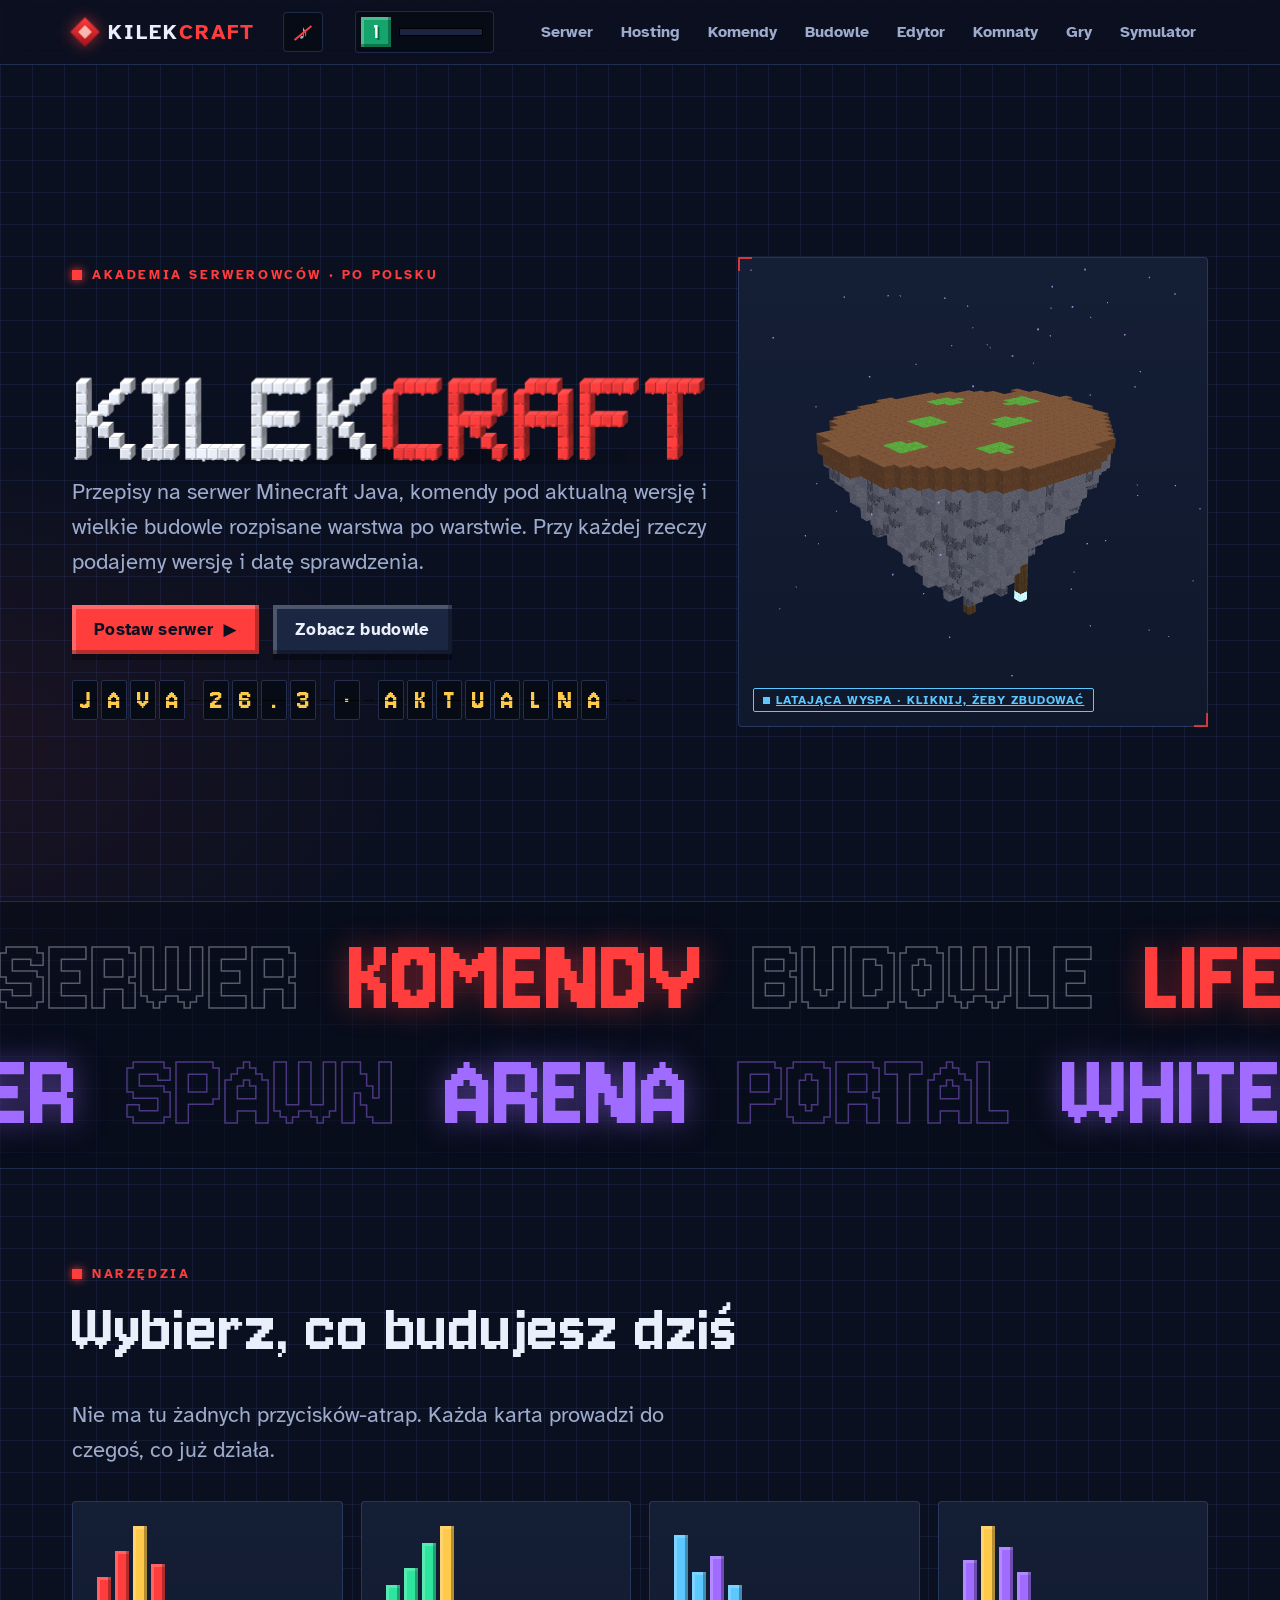
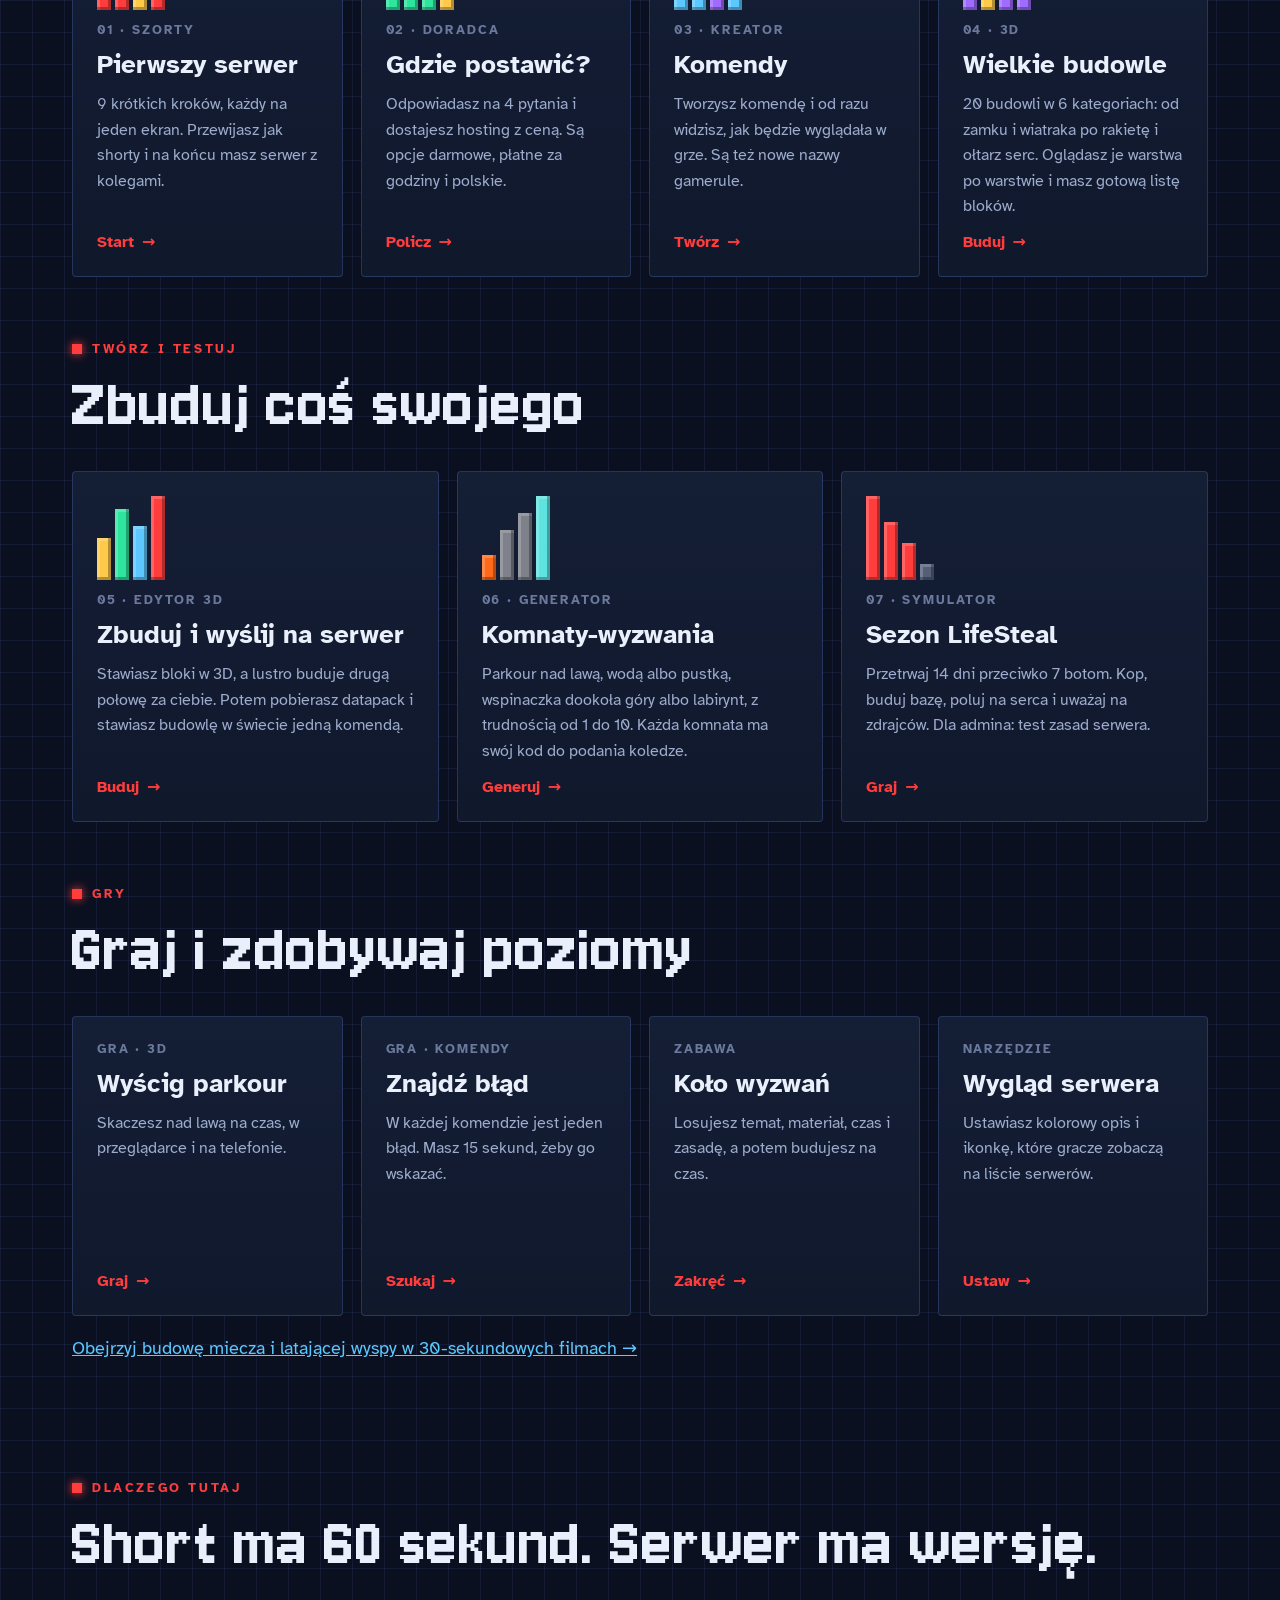
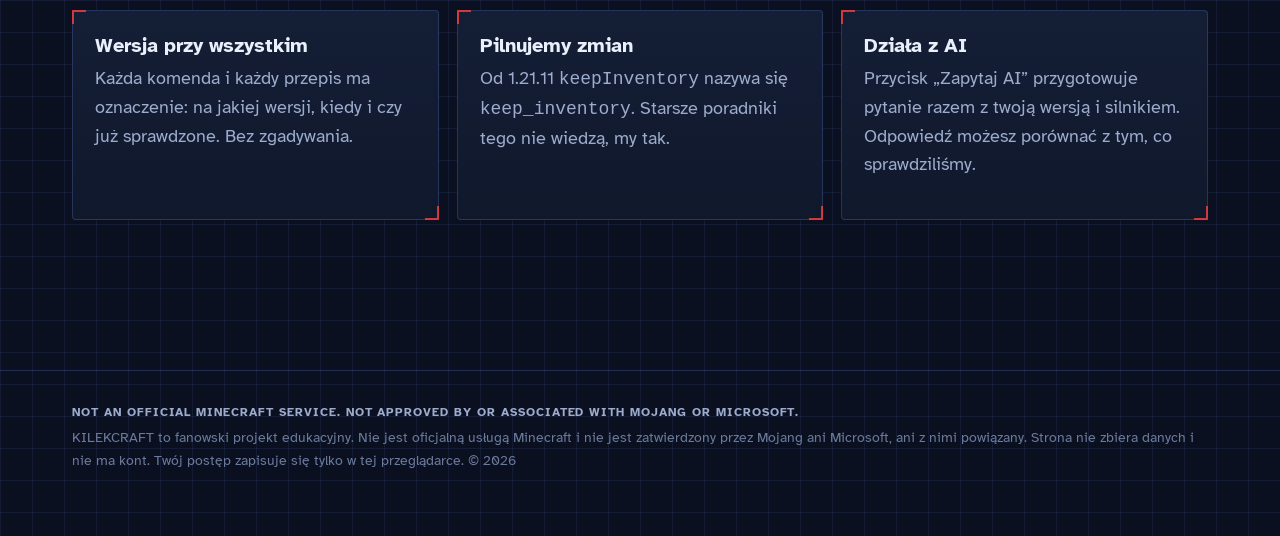
==== commit a6f67643: "Symulator: gra „Sezon LifeSteal” (14 dni przeciw 7 botom) Właściciel wybrał wariant A. Na górze stro" ====
--- a/index.html
+++ b/index.html
@@ -90,7 +90,7 @@
           <div class="ico" aria-hidden="true"><i class="pix" style="--c:#a06bff;--i:0;height:60%"></i><i class="pix" style="--c:#ffc94a;--i:1;height:100%"></i><i class="pix" style="--c:#a06bff;--i:2;height:75%"></i><i class="pix" style="--c:#a06bff;--i:3;height:45%"></i></div>
           <span class="num">04 · 3D</span>
           <h3>Wielkie budowle</h3>
-          <p>Miecz w skale, latająca wyspa, wieża i arena. Oglądasz je warstwa po warstwie i masz gotową listę bloków.</p>
+          <p>20 budowli w 6 kategoriach: od zamku i wiatraka po rakietę i ołtarz serc. Oglądasz je warstwa po warstwie i masz gotową listę bloków.</p>
           <span class="go">Buduj <i>→</i></span>
         </a>
       </div>
@@ -114,9 +114,9 @@
         <a class="panel tool-card reveal" href="symulator.html">
           <div class="ico" aria-hidden="true"><i class="pix" style="--c:#ff3d3d;--i:0;height:100%"></i><i class="pix" style="--c:#ff3d3d;--i:1;height:70%"></i><i class="pix" style="--c:#ff3d3d;--i:2;height:45%"></i><i class="pix" style="--c:#555f7a;--i:3;height:20%"></i></div>
           <span class="num">07 · SYMULATOR</span>
-          <h3>Symulator LifeSteal</h3>
-          <p>Sprawdź zasady, zanim wpuścisz kolegów. Kto zbierze serca, kto odpadnie i czy serwer przetrwa dwa tygodnie?</p>
-          <span class="go">Testuj <i>→</i></span>
+          <h3>Sezon LifeSteal</h3>
+          <p>Przetrwaj 14 dni przeciwko 7 botom. Kop, buduj bazę, poluj na serca i uważaj na zdrajców. Dla admina: test zasad serwera.</p>
+          <span class="go">Graj <i>→</i></span>
         </a>
       </div>
       <div class="eyebrow" style="margin-top:64px">Gry</div>
--- a/assets/css/style.css
+++ b/assets/css/style.css
@@ -239,6 +239,8 @@
 .tbl th,.tbl td{text-align:left;padding:10px 12px;border-bottom:1px solid var(--line-strong);vertical-align:top}
 .tbl th{font:700 13px var(--font);color:var(--muted);letter-spacing:.04em}
 .tbl-wrap{overflow-x:auto}
+.fn-modes{list-style:none;margin:10px 0 4px;padding:0;display:grid;gap:4px;font-size:14px}.fn-modes code{color:var(--gold);word-break:break-all}
+.bd-exp{margin-top:24px}.bd-exp .console{margin-top:8px}
 
 @media (prefers-reduced-motion:reduce){
   *,*::before,*::after{animation-duration:.001ms!important;animation-iteration-count:1!important;transition-duration:.001ms!important}
@@ -255,15 +257,24 @@
 .ram-bar i{aspect-ratio:1;background:#0a1020;border:1px solid #223050;transition:background .35s,transform .45s var(--ease),box-shadow .35s;transition-delay:calc(var(--i)*35ms)}
 .ram-bar i.on{background:var(--emerald);border-color:#7dffc9;transform:translateY(-3px);box-shadow:inset -3px -3px 0 rgba(0,0,0,.25),0 0 12px rgba(46,229,157,.4)}
 .results{display:grid;gap:16px}
-.res{display:grid;grid-template-columns:90px 1fr;overflow:hidden;animation:resIn .6s var(--ease) both;animation-delay:calc(var(--d)*110ms)}
+.res{display:grid;grid-template-columns:64px 1fr;overflow:hidden;animation:resIn .6s var(--ease) both;animation-delay:calc(var(--d)*110ms)}
 @keyframes resIn{from{opacity:0;transform:translateX(-30px)}}
-.rank{font:400 88px var(--font-px);display:grid;place-items:center;background:linear-gradient(180deg,rgba(255,61,61,.18),transparent);color:var(--redstone);border-right:1px solid var(--line-strong)}
+.rank{font:400 60px var(--font-px);display:grid;place-items:center;background:linear-gradient(180deg,rgba(255,61,61,.18),transparent);color:var(--redstone);border-right:1px solid var(--line-strong)}
 .res:nth-child(2) .rank{color:var(--gold);background:linear-gradient(180deg,rgba(255,201,74,.14),transparent)}
 .res:nth-child(3) .rank{color:var(--muted);background:linear-gradient(180deg,rgba(157,172,204,.12),transparent)}
 .res-body{padding:20px 22px}
 .res-top{display:flex;flex-wrap:wrap;justify-content:space-between;gap:10px;align-items:center}
 .res-top h3{margin:0}
 .price{font:400 48px/1.1 var(--font-px);margin-top:6px}
+.res-small .price{font-size:36px}.res-small .res-body{padding:16px 20px}
+.res-top1{border-color:var(--emerald);box-shadow:0 0 0 1px rgba(46,229,157,.35)}
+.res-badges{display:flex;flex-wrap:wrap;gap:6px}
+.hs-pick{font-size:19px;margin:-4px 0 16px;padding:12px 16px;background:rgba(46,229,157,.07);border-left:4px solid var(--emerald)}.hs-pick b{color:var(--text)}
+.res-more{margin-top:10px;font-size:15px}.res-more summary{cursor:pointer;color:var(--sky,#5cc8ff);font-weight:600;min-height:32px;display:flex;align-items:center}
+.res-more[open] summary{margin-bottom:8px}.res-more .calc{margin:6px 0}
+.tbl-typ{display:inline-block;font-size:12px;font-weight:600;padding:1px 7px;border:1px solid var(--line-strong);color:var(--muted);margin-left:4px;white-space:nowrap}
+.tbl-typ.t-darmowy{color:var(--emerald);border-color:rgba(46,229,157,.5)}
+.tbl tbody tr:nth-child(even){background:rgba(255,255,255,.02)}
 .price .muted{font:400 16px var(--font)}
 .calc{font-size:14px}
 .fit{margin:10px 0 12px}
@@ -273,13 +284,15 @@
 .pm .plus li::before{content:"+";position:absolute;left:0;color:var(--emerald);font-weight:700}
 .pm .minus li::before{content:"–";position:absolute;left:0;color:var(--redstone);font-weight:700}
 .src{font-size:13px;color:var(--dim);margin-top:10px}
-@media (max-width:620px){.res{grid-template-columns:1fr}.rank{font-size:40px;justify-content:start;padding:8px 20px;border-right:0;border-bottom:1px solid var(--line-strong)}.pm{grid-template-columns:1fr}}
+@media (max-width:620px){.res{grid-template-columns:1fr}.rank{font-size:32px;justify-content:start;padding:4px 20px;border-right:0;border-bottom:1px solid var(--line-strong)}.pm{grid-template-columns:1fr}.price{font-size:40px}.hs-pick{font-size:17px}
+  .tbl thead{display:none}.tbl,.tbl tbody,.tbl tr,.tbl td{display:block;width:100%}.tbl tr{padding:10px 14px;border-bottom:1px solid var(--line-strong)}.tbl td{border:0;padding:2px 0}.tbl td:not(:first-child)::before{content:attr(data-l) ': ';color:var(--muted);font-size:13px}.tbl td:first-child{font-size:17px;margin-bottom:4px}}
 
 /* =========== KREATOR KOMEND =========== */
 .small{font-size:14px}
 .ver-row{display:flex;flex-wrap:wrap;gap:12px;align-items:center;margin-bottom:18px}
 .lbl-inline{font-weight:700}
 .tabs{display:flex;flex-wrap:wrap;gap:8px;margin-bottom:18px}
+@media (max-width:700px){#tabs{flex-wrap:nowrap;overflow-x:auto;scroll-snap-type:x proximity;padding-bottom:8px;margin-inline:-4px;padding-inline:4px;scrollbar-width:thin}#tabs .tab{flex:0 0 auto;scroll-snap-align:start}}
 .tab{display:inline-flex;align-items:center;gap:8px;background:var(--bg-2);border:1px solid var(--line-strong);color:var(--muted);font:700 16px var(--font);padding:10px 14px;cursor:pointer;border-radius:var(--radius);transition:all .2s}
 .tab .ti{width:26px;height:26px;display:grid;place-items:center;background:#070b16;color:var(--gold);font-size:14px}
 .tab:hover{color:var(--text)}
@@ -328,7 +341,48 @@
 .pv-wl .ok{color:var(--emerald);margin-right:8px}
 .pv-wl em{font-style:normal;background:var(--redstone);color:#fff;padding:0 6px;font-size:12px;margin-left:6px}
 .pv-wl .lock{margin-top:10px;font-size:13px;color:#ff8f8f}
+/* podgląd nowych szablonów */
+.pv-card{position:absolute;left:50%;top:50%;transform:translate(-50%,-50%);width:min(88%,380px);background:rgba(5,8,15,.86);border:2px solid #333c55;padding:14px 18px;text-align:center;animation:pop .45s var(--ease);z-index:2}
+.pv-card .pv-ico{display:block;font-style:normal;font-size:34px;line-height:1;margin-bottom:6px}
+.pv-card b{display:block;font:400 28px/1.1 var(--font-px)}
+.pv-card span{display:block;margin-top:6px;font-size:15px;color:#d8deea}
+.pv-card.gm-creative b{color:var(--gold)}.pv-card.gm-spectator{opacity:.85;border-style:dashed}.pv-card.gm-adventure b{color:var(--sky)}
+.pv-card.df-peaceful b{color:var(--emerald)}.pv-card.df-hard b,.pv-card.danger b{color:#ff7a7a}.pv-card.danger{border-color:var(--redstone)}
+.pv-sky{position:absolute;inset:0;overflow:hidden;transition:background .5s}
+.pv-sky .orb{position:absolute;width:44px;height:44px;left:70%;top:14%;background:#ffe36b;box-shadow:0 0 30px #ffd23f}
+.pv-sky.t-day{background:linear-gradient(#7fb6ff,#cfe4ff 70%,transparent)}.pv-sky.t-day .orb{left:22%;top:24%}
+.pv-sky.t-noon{background:linear-gradient(#5aa0ff,#bcd9ff 70%,transparent)}.pv-sky.t-noon .orb{left:46%;top:6%}
+.pv-sky.t-night,.pv-sky.t-midnight{background:linear-gradient(#060a1e,#1b2350 75%,transparent)}
+.pv-sky.t-night .orb,.pv-sky.t-midnight .orb{background:#e8ecf5;box-shadow:0 0 22px #b9c6ff}.pv-sky.t-night .orb{left:24%;top:22%}.pv-sky.t-midnight .orb{left:46%;top:6%}
+.pv-sky.w-clear{background:linear-gradient(#6aa8ff,#cfe4ff 70%,transparent)}
+.pv-sky.w-rain{background:linear-gradient(#4c5a72,#8b97ad 75%,transparent)}
+.pv-sky.w-thunder{background:linear-gradient(#20263a,#4a5168 75%,transparent);animation:thunder 3.2s steps(1) infinite}
+@keyframes thunder{0%,92%,96%{filter:none}93%,97%{filter:brightness(2.4)}}
+.pv-sky .drop{position:absolute;top:-12%;left:var(--x);width:2px;height:14px;background:rgba(200,220,255,.75);animation:rain .7s linear infinite;animation-delay:calc(var(--d)*-1)}
+@keyframes rain{to{transform:translateY(560px)}}
+.pv-mob{position:absolute;left:50%;bottom:16%;transform:translateX(-50%);text-align:center;animation:pop .45s var(--ease)}
+.pv-mob i{display:block;width:72px;height:72px;margin:6px auto;box-shadow:inset -8px -8px 0 rgba(0,0,0,.25),inset 8px 8px 0 rgba(255,255,255,.15);border:2px solid #000}
+.pv-mob b{font:400 22px var(--font-px);text-shadow:2px 2px 0 #000}
+.pv-mob .tag{display:inline-block;background:rgba(0,0,0,.6);padding:2px 8px;font-size:16px}
+.pv-ench{position:absolute;left:50%;top:50%;transform:translate(-50%,-50%);text-align:center;background:rgba(16,0,16,.9);border:2px solid #2b0f5e;padding:14px 20px;animation:pop .45s var(--ease)}
+.pv-ench i{display:block;width:56px;height:56px;margin:0 auto 8px;background:linear-gradient(135deg,#c6a7ff,#6f3ce0 60%,#c6a7ff);background-size:200% 200%;animation:glint 2.4s linear infinite;border:2px solid #000}
+@keyframes glint{to{background-position:200% 200%}}
+.pv-ench b{display:block;color:#b9a3ff;font:400 26px var(--font-px)}.pv-ench span{font-size:14px;color:#c9c3dd}
+.pv-xp{position:absolute;left:50%;bottom:12%;transform:translateX(-50%);width:min(90%,420px);text-align:center}
+.pv-xp b{font:400 40px var(--font-px);color:#8cff6b;text-shadow:2px 2px 0 #000}
+.pv-xp .bar{height:10px;background:#111;border:2px solid #000;margin:4px 0}.pv-xp .bar i{display:block;height:100%;background:#8cff6b;transition:width .4s}
+.pv-xp span{font-size:14px;text-shadow:1px 1px 0 #000}
+.pv-wb{position:absolute;inset:10%;display:grid;place-items:center}
+.pv-wb i{width:min(60%,200px);aspect-ratio:1;border:3px solid #5cc8ff;box-shadow:0 0 18px #5cc8ff,inset 0 0 18px rgba(92,200,255,.5);background:repeating-linear-gradient(45deg,rgba(92,200,255,.12) 0 6px,transparent 6px 12px)}
+.pv-wb span{background:rgba(0,0,0,.6);padding:3px 10px;font-size:14px}
+@media (prefers-reduced-motion:reduce){.pv-sky .drop,.pv-ench i,.pv-sky.w-thunder{animation:none}}
 @media (max-width:560px){.pv-wl{inset:6% 6%}}
+.pv-hearts{position:absolute;left:50%;bottom:10%;transform:translateX(-50%);text-align:center;width:min(92%,360px)}
+.pv-hearts .row{display:grid;grid-template-columns:repeat(10,1fr);gap:3px;justify-items:center;background:rgba(0,0,0,.45);padding:8px;border:2px solid #555}
+.pv-hearts .ht{width:22px;height:20px;background:#e8262b;clip-path:polygon(0 20%,20% 0,40% 0,50% 15%,60% 0,80% 0,100% 20%,100% 50%,50% 100%,0 50%);box-shadow:inset -3px -3px 0 rgba(0,0,0,.3);animation:pop .4s var(--ease) both;animation-delay:calc(var(--i)*35ms)}
+.pv-hearts .ht.half{background:linear-gradient(90deg,#e8262b 50%,#3a1b1f 50%)}
+.pv-hearts span{display:inline-block;margin-top:8px;background:rgba(0,0,0,.55);padding:3px 10px;font-size:15px;color:#eee}
+@media (prefers-reduced-motion:reduce){.pv-hearts .ht{animation:none}}
 
 /* =========== BUDOWLE =========== */
 .picker{display:grid;grid-template-columns:repeat(4,1fr);gap:12px;margin-bottom:18px}
@@ -341,6 +395,9 @@
 .pick[aria-selected=true]{border-color:var(--portal);background:rgba(160,107,255,.12);box-shadow:0 5px 0 #5b33a8}
 .pick[aria-selected=true] .pn{color:var(--portal)}
 @media (max-width:560px){.pick .pd{display:none}}
+.kat-bar{margin-bottom:12px}
+.kat-bar .tab small{font-weight:400;opacity:.8}
+@media (max-width:700px){.kat-bar{flex-wrap:nowrap;overflow-x:auto;scroll-snap-type:x proximity;padding-bottom:8px;margin-inline:-4px;padding-inline:4px;scrollbar-width:thin}.kat-bar .tab{flex:0 0 auto;scroll-snap-align:start}}
 .bld{display:grid;grid-template-columns:1.6fr 1fr;gap:18px;align-items:start}
 @media (max-width:900px){.bld{grid-template-columns:1fr}}
 .viewer{position:relative;aspect-ratio:4/3.4;overflow:hidden;background:radial-gradient(ellipse at 50% 30%,rgba(160,107,255,.16),transparent 70%),linear-gradient(180deg,#121a30,#0a0f1e)}
@@ -478,6 +535,53 @@
 .short.in .v-chest .copy{animation:popin .6s var(--ease) both 1s}
 .short.in .v-chest .arrow{animation:nudge 1s ease-in-out infinite}
 @keyframes nudge{50%{transform:rotate(-90deg) translateY(6px)}}
+/* przepis LifeSteal */
+body[data-przepis="lifesteal"] .s-vis{height:150px}
+.short>*{flex-shrink:0}
+.shorts,.short{min-width:0}
+.s-cmd{overflow-wrap:anywhere}
+@media (min-width:901px){.short{overflow-y:auto;overscroll-behavior:auto;scrollbar-width:thin}}
+@media (min-width:901px) and (max-height:760px){.s-vis,body[data-przepis="lifesteal"] .s-vis{height:120px}.s-vis>*{scale:.72}.s-text{font-size:16px}}
+.s-badges{display:flex;flex-wrap:wrap;gap:6px}
+.v-ls-rules{display:flex;gap:10px}
+.v-ls-rules div{width:92px;height:110px;border:2px solid var(--line-strong);background:var(--panel);display:flex;flex-direction:column;align-items:center;justify-content:center;gap:4px}
+.v-ls-rules b{font:400 46px/1 var(--font-px);color:var(--redstone)}
+.v-ls-rules div:nth-child(2) b{color:var(--gold)}.v-ls-rules div:nth-child(3) b{color:var(--muted)}
+.v-ls-rules span{font-size:13px;color:var(--muted)}
+.short.in .v-ls-rules div{animation:deal .7s var(--ease) both}.short.in .v-ls-rules div:nth-child(2){animation-delay:.15s}.short.in .v-ls-rules div:nth-child(3){animation-delay:.3s}
+.v-ls-fork{display:flex;gap:26px;align-items:center}
+.v-ls-fork .way{width:116px;height:116px;border:3px solid var(--sky);display:flex;flex-direction:column;align-items:center;justify-content:center;background:rgba(92,200,255,.08)}
+.v-ls-fork .way.pl{border-color:var(--emerald);background:rgba(46,229,157,.08)}
+.v-ls-fork b{font:400 48px/1 var(--font-px);color:var(--sky)}.v-ls-fork .pl b{color:var(--emerald)}
+.v-ls-fork span{font-size:14px;color:var(--text);margin-top:6px}
+.short.in .v-ls-fork .way{animation:popin .5s var(--ease) both}.short.in .v-ls-fork .pl{animation-delay:.25s}
+.v-ls-bar{display:grid;grid-template-columns:repeat(10,1fr);gap:4px;background:rgba(0,0,0,.45);border:2px solid #555;padding:10px}
+.v-ls-bar i,.v-ls-duel .pl::before{width:24px;height:22px;background:#e8262b;clip-path:polygon(0 20%,20% 0,40% 0,50% 15%,60% 0,80% 0,100% 20%,100% 50%,50% 100%,0 50%);box-shadow:inset -3px -3px 0 rgba(0,0,0,.3)}
+.short.in .v-ls-bar i{animation:popin .35s var(--ease) both}
+.short.in .v-ls-bar i:nth-child(2){animation-delay:.05s}.short.in .v-ls-bar i:nth-child(3){animation-delay:.1s}.short.in .v-ls-bar i:nth-child(4){animation-delay:.15s}.short.in .v-ls-bar i:nth-child(5){animation-delay:.2s}.short.in .v-ls-bar i:nth-child(6){animation-delay:.25s}.short.in .v-ls-bar i:nth-child(7){animation-delay:.3s}.short.in .v-ls-bar i:nth-child(8){animation-delay:.35s}.short.in .v-ls-bar i:nth-child(9){animation-delay:.4s}.short.in .v-ls-bar i:nth-child(10){animation-delay:.45s}
+.v-ls-duel{display:flex;gap:18px;align-items:center}
+.v-ls-duel .pl{width:96px;height:120px;border:2px solid;display:flex;flex-direction:column;align-items:center;justify-content:center;gap:6px}
+.v-ls-duel .pl::before{content:""}
+.v-ls-duel .lose{border-color:rgba(255,61,61,.6)}.v-ls-duel .win{border-color:var(--emerald)}
+.v-ls-duel b{font:400 40px/1 var(--font-px)}.v-ls-duel .lose span{color:#ff8f8f}.v-ls-duel .win span{color:var(--emerald)}
+.v-ls-duel .sw{font:400 34px var(--font-px);color:var(--gold)}
+.short.in .v-ls-duel .lose{animation:shakeBox .6s ease both .4s}.short.in .v-ls-duel .win{animation:popin .5s var(--ease) both .7s}
+@keyframes shakeBox{30%,70%{transform:translateX(-6px)}50%,90%{transform:translateX(6px)}}
+.v-ls-cfg{background:#05080f;border:2px solid #26324f;padding:14px 18px;font:15px var(--mono);display:grid;gap:6px;min-width:250px}
+.v-ls-cfg span{color:var(--sky)}.v-ls-cfg b{color:var(--gold);font-weight:700}
+.short.in .v-ls-cfg div{animation:popin .4s var(--ease) both}.short.in .v-ls-cfg div:nth-child(2){animation-delay:.15s}.short.in .v-ls-cfg div:nth-child(3){animation-delay:.3s}
+.v-ls-trade{display:flex;gap:18px;align-items:center}
+.v-ls-trade .it{width:86px;height:86px;display:grid;place-items:center;font-size:44px;border:2px solid #555;background:rgba(0,0,0,.45)}
+.v-ls-trade .heart{color:#e8262b}.v-ls-trade .dia{color:#5fe3e0}
+.v-ls-trade .arr{font-size:34px;color:var(--gold)}
+.short.in .v-ls-trade .arr{animation:nudgeX 1.2s ease-in-out infinite}
+@keyframes nudgeX{50%{transform:translateX(6px)}}
+.v-ls-cmds{display:grid;gap:8px;font:16px var(--mono)}
+.v-ls-cmds div{background:#05080f;border:1px solid #26324f;padding:6px 12px;color:var(--gold)}
+.short.in .v-ls-cmds div{animation:popin .4s var(--ease) both}.short.in .v-ls-cmds div:nth-child(2){animation-delay:.15s}.short.in .v-ls-cmds div:nth-child(3){animation-delay:.3s}
+.v-ls-start{font:400 52px/0.95 var(--font-px);color:var(--gold);text-align:center;text-shadow:3px 3px 0 #5a3d00}
+.short.in .v-ls-start{animation:popin .7s var(--ease) both}
+@media (prefers-reduced-motion:reduce){.short.in [class^="v-ls-"],.short.in [class^="v-ls-"] *{animation:none!important}}
 .shorts .s-title.split .ch{transition-delay:calc(var(--i)*22ms + .2s)}
 @media (max-width:900px){
   .shorts-wrap{grid-template-columns:1fr;gap:14px;padding:16px 0 0}
@@ -621,7 +725,7 @@
 
 /* =========== ZNAJDŹ BŁĄD =========== */
 .bq{padding:22px}
-.bq-top{display:grid;grid-template-columns:repeat(4,minmax(0,1fr));gap:10px}
+.bq-top{display:grid;grid-template-columns:repeat(5,minmax(0,1fr));gap:10px}
 .bq-stat{background:#070b16;border:1px solid var(--line-strong);padding:8px 12px}
 .bq-stat span{display:block;font-size:12px;color:var(--muted);text-transform:uppercase;letter-spacing:.1em}
 .bq-stat b{font:400 34px/1 var(--font-px)}
@@ -645,7 +749,9 @@
 .bq-end b{display:block;font:400 110px/1 var(--font-px);color:var(--gold);text-shadow:0 0 30px rgba(255,201,74,.4);animation:luDrop .6s var(--ease)}
 .bq-end em{font-style:normal;font-weight:700;color:var(--emerald)}
 .bq-btns{display:flex;flex-wrap:wrap;gap:10px;align-items:center;margin-top:12px}
-@media (max-width:600px){.bq-top{grid-template-columns:repeat(2,minmax(0,1fr))}}
+@media (max-width:600px){.bq-top{grid-template-columns:repeat(3,minmax(0,1fr))}.bq-stat b{font-size:28px}}
+.bq-recs{display:flex;flex-wrap:wrap;gap:8px 18px;justify-content:center;color:var(--muted);font-size:15px}.bq-recs b{color:var(--text)}
+.bq-end dl{display:flex;flex-wrap:wrap;gap:6px 22px;justify-content:center;margin-top:10px}.bq-end dt{color:var(--muted);font-size:13px;text-transform:uppercase;letter-spacing:.08em}.bq-end dd{margin:0;font-weight:700;font-size:20px}.bq-end dl div{text-align:center}
 @keyframes tokShake{30%,70%{transform:translateX(-6px)}50%,90%{transform:translateX(6px)}}
 @media (max-width:420px){.xp-bar{display:none}.logo{font-size:18px}}
 
@@ -739,3 +845,55 @@
 .pk-over:not([hidden]) ~ .pk-touch{display:none!important}
 body.touch .pk-keys div:not(.touch-only){display:none}
 @media (prefers-reduced-motion:reduce){.pk-card{animation:none}}
+
+/* ---------- Sezon LifeSteal (gra na stronie symulatora) ---------- */
+.sz{margin-bottom:34px}
+.sz h3{font:700 18px var(--font);margin:0 0 10px}
+.sz-intro p{max-width:68ch}
+.sz-rules{margin:0 0 12px;padding-left:20px;line-height:1.6}
+.sz-rec{margin-top:14px;color:var(--gold)}
+.sz-me{display:grid;grid-template-columns:auto repeat(7,minmax(0,1fr));gap:8px;margin-bottom:14px}
+@media (max-width:900px){.sz-me{grid-template-columns:repeat(3,minmax(0,1fr))}.sz-day{grid-row:span 1}}
+.sz-day{display:flex;flex-direction:column;align-items:center;justify-content:center;background:#070b16;border:1px solid var(--redstone);padding:6px 14px;border-radius:var(--radius)}
+.sz-day b{font:400 40px/1 var(--font-px);color:var(--redstone)}
+.sz-day span{font-size:12px;color:var(--muted)}
+.sz-stat{background:var(--bg-2);border:1px solid var(--line-strong);border-radius:var(--radius);padding:8px 10px;display:flex;flex-direction:column;gap:2px;min-width:0}
+.sz-stat span{font-size:12px;color:var(--muted);text-transform:uppercase;letter-spacing:.06em}
+.sz-stat b{font-size:17px;overflow-wrap:anywhere}
+.sz-stat-h{grid-column:span 2}
+@media (max-width:900px){.sz-stat-h{grid-column:span 2}}
+.sz .sz-hearts{color:var(--redstone);font-size:15px;letter-spacing:1px;line-height:1.1;overflow-wrap:anywhere}
+.sz .sz-hearts i{color:#3a2330;font-style:normal}
+.sz-event{background:rgba(255,201,74,.10);border:1px solid var(--gold);border-radius:var(--radius);padding:10px 14px;margin-bottom:14px}
+.sz-event b{color:var(--gold);margin-right:6px}
+.sz-grid{display:grid;grid-template-columns:1.5fr 1fr;gap:20px;align-items:start}
+@media (max-width:900px){.sz-grid{grid-template-columns:1fr}}
+.sz-acts,.sz-targets{display:grid;grid-template-columns:repeat(2,minmax(0,1fr));gap:10px}
+.sz-acts h3,.sz-pick h3{grid-column:1/-1}
+@media (max-width:560px){.sz-acts,.sz-targets{grid-template-columns:1fr}}
+.sz-act,.sz-target{text-align:left;background:var(--bg-2);border:1px solid var(--line-strong);color:var(--text);padding:12px 14px;border-radius:var(--radius);cursor:pointer;display:flex;flex-direction:column;gap:4px;font:16px var(--font);transition:border-color .2s,transform .2s}
+.sz-act:hover:not(:disabled),.sz-target:hover{border-color:var(--redstone);transform:translateY(-2px)}
+.sz-act:focus-visible,.sz-target:focus-visible,.sz-buy:focus-visible{outline:3px solid var(--gold);outline-offset:2px}
+.sz-act b,.sz-target b{font-size:17px}
+.sz-act span,.sz-target span{font-size:14px;color:var(--muted);line-height:1.35}
+.sz-act:disabled{opacity:.55;cursor:not-allowed}
+.sz-target em{font-style:normal;font-size:14px;color:var(--gold)}
+.sz-pick .btn{margin-top:12px}
+.sz-shop{margin-top:18px;border-top:1px solid var(--line);padding-top:14px;display:flex;flex-wrap:wrap;gap:10px;align-items:stretch}
+.sz-shop h3,.sz-shop p{flex-basis:100%;margin:0}
+.sz-buy{display:flex;flex-direction:column;align-items:flex-start;gap:2px;text-align:left;min-width:150px}
+.sz-buy span{font-size:13px;color:var(--muted);font-weight:400}
+.sz-buy em{font-style:normal;color:var(--gold)}
+.sz-buy:disabled{opacity:.5;cursor:not-allowed}
+.sz-side h3{margin-top:4px}
+.sz-rank li.me b{color:var(--gold)}
+.sz-rank li.out{opacity:.5}
+.sz-log{list-style:none;margin:0;padding:0;display:grid;gap:6px}
+.sz-log li{background:rgba(7,11,22,.85);border-left:3px solid var(--line-strong);padding:6px 10px;font-size:14px;line-height:1.4}
+.sz-log li span{color:var(--dim);margin-right:6px;font-size:12px}
+.sz-log li.ok{border-left-color:var(--emerald)} .sz-log li.zle{border-left-color:var(--redstone)} .sz-log li.ev{border-left-color:var(--gold)}
+.sz-end .sz-pts b{font:400 44px/1 var(--font-px);color:var(--gold)}
+.sz-end.zle .sz-pts b{color:var(--redstone)}
+.sz-tips{padding-left:20px;line-height:1.6;margin:0 0 16px}
+.sz-foot{margin:14px 0 0;text-align:right}
+.sz-admin-head{margin-top:10px}
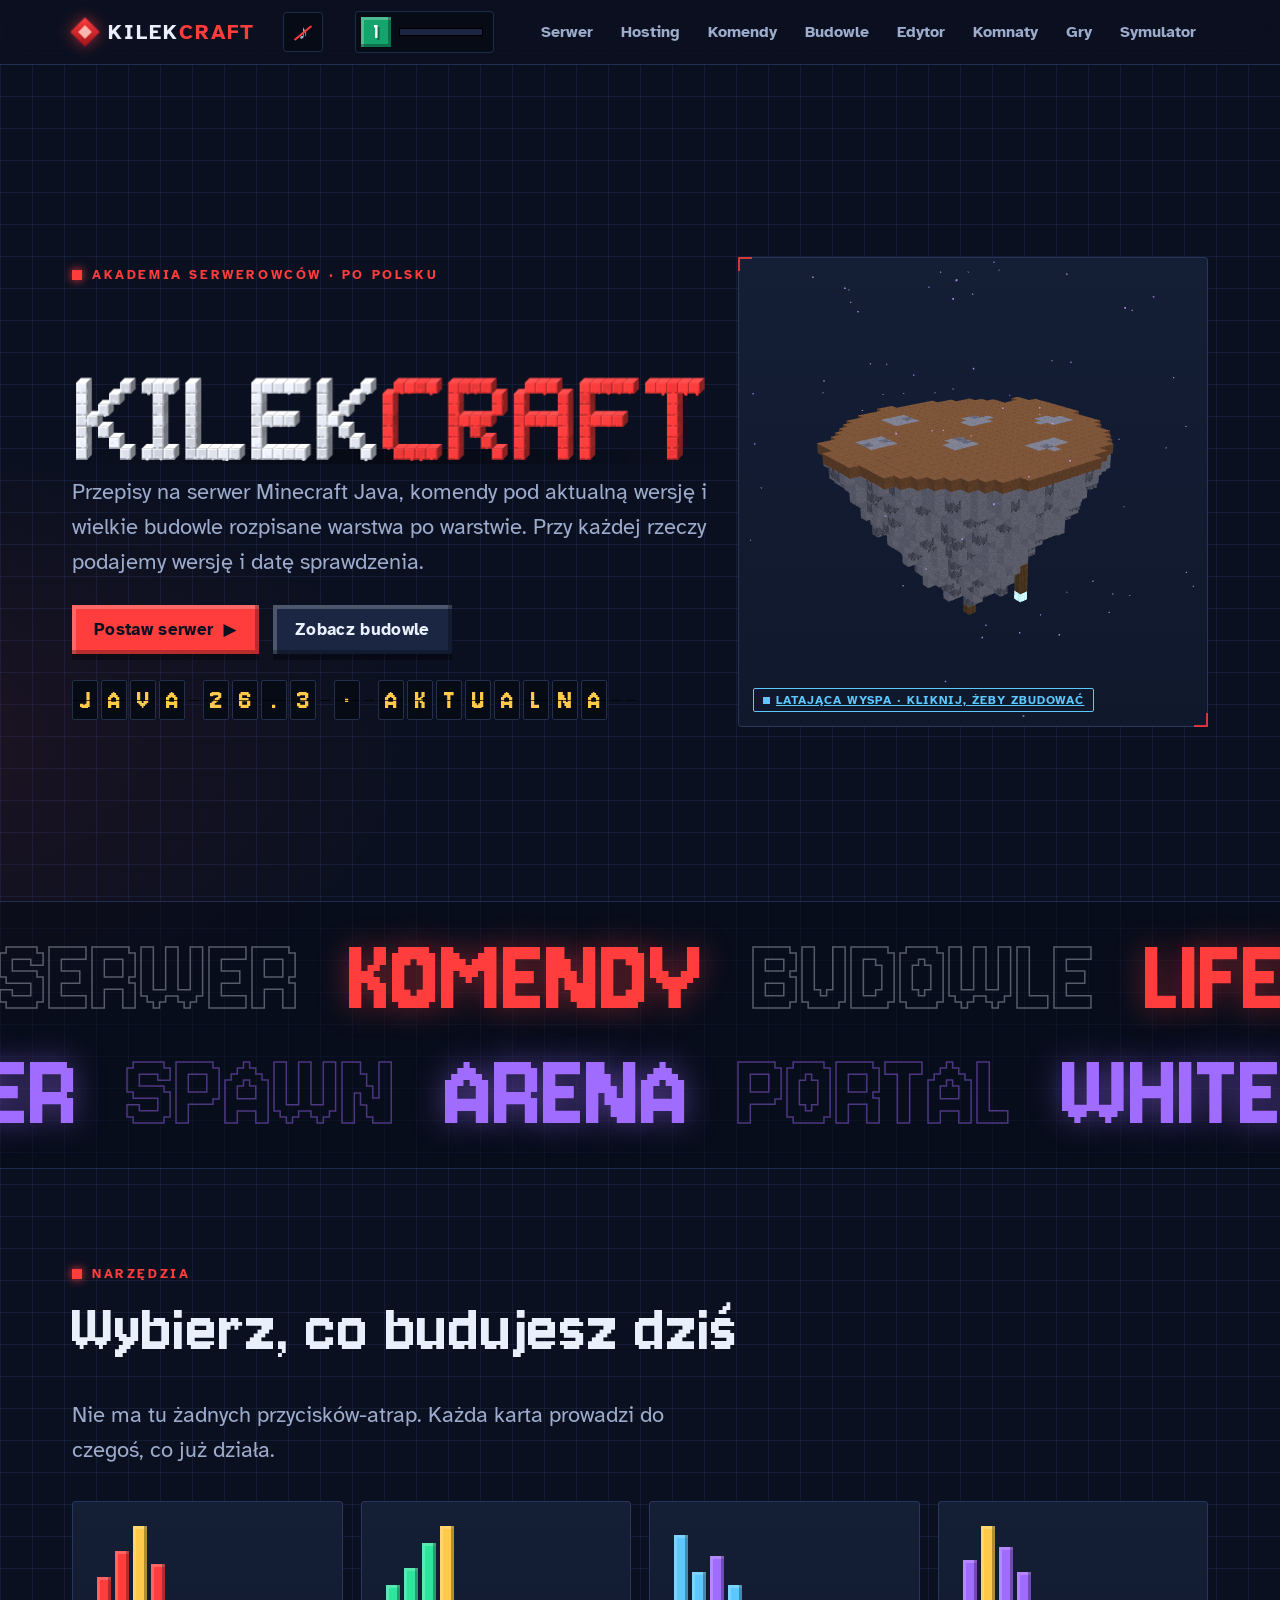
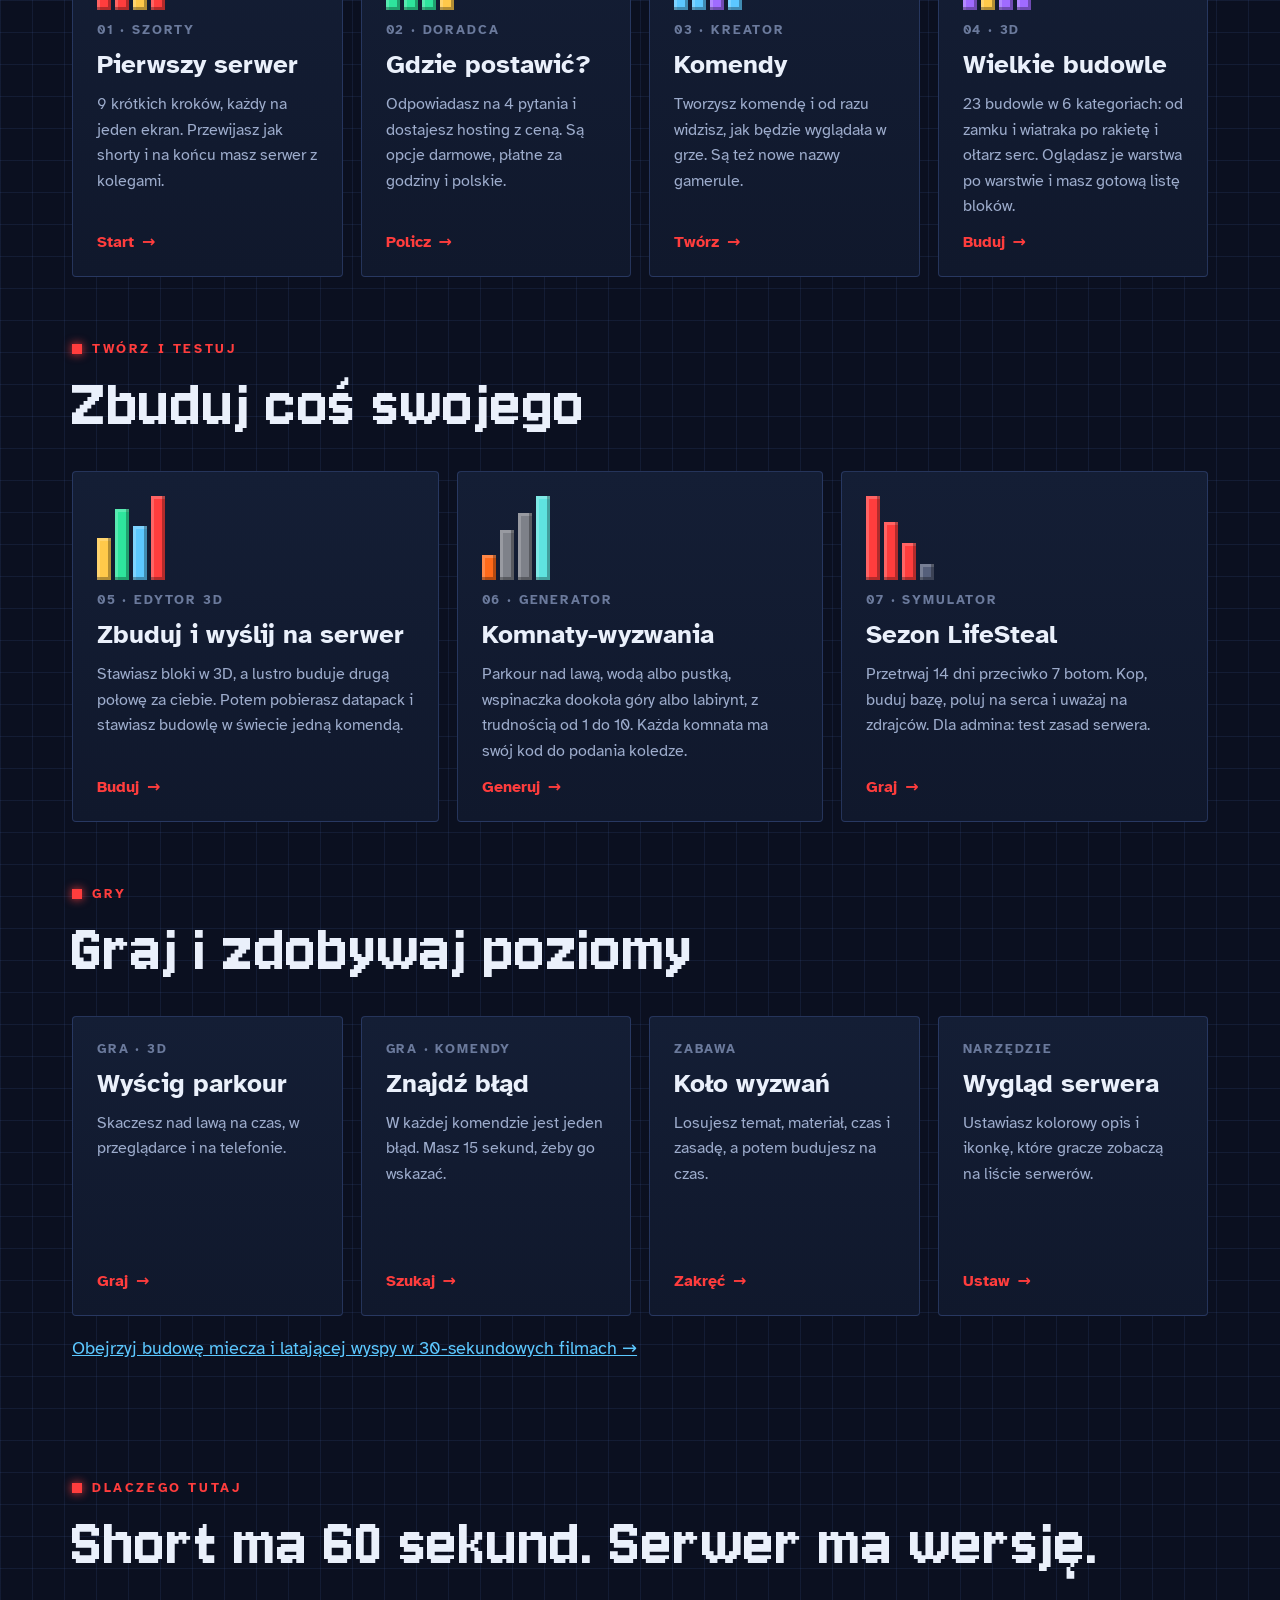
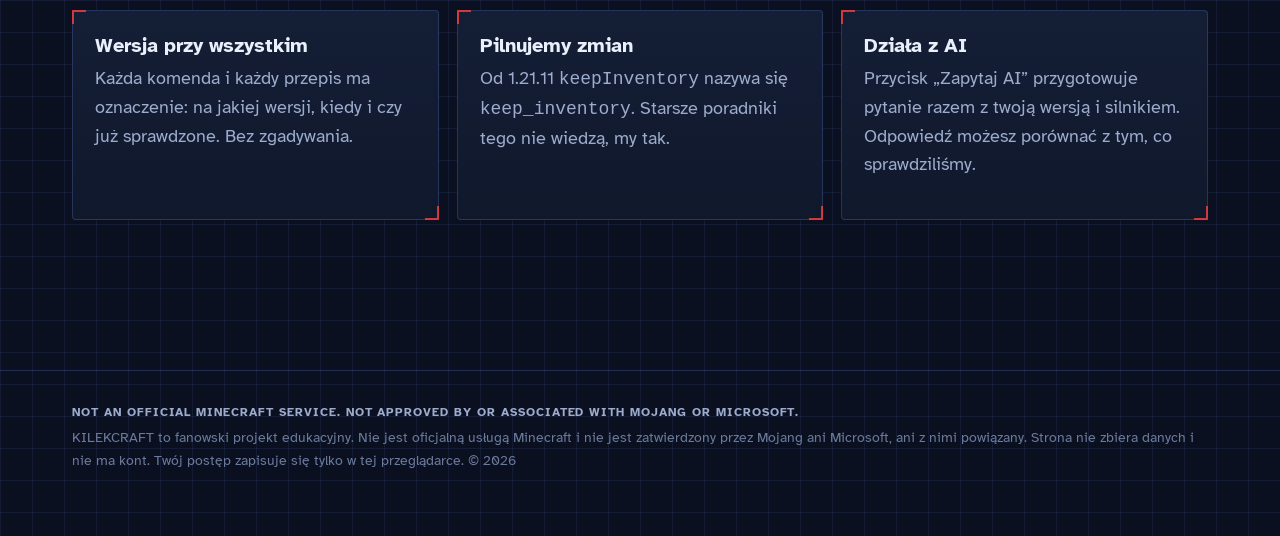
==== commit 97b2f095: "Dodaj stację orbitalną, bunkier i sklep LifeSteal" ====
--- a/index.html
+++ b/index.html
@@ -90,7 +90,7 @@
           <div class="ico" aria-hidden="true"><i class="pix" style="--c:#a06bff;--i:0;height:60%"></i><i class="pix" style="--c:#ffc94a;--i:1;height:100%"></i><i class="pix" style="--c:#a06bff;--i:2;height:75%"></i><i class="pix" style="--c:#a06bff;--i:3;height:45%"></i></div>
           <span class="num">04 · 3D</span>
           <h3>Wielkie budowle</h3>
-          <p>20 budowli w 6 kategoriach: od zamku i wiatraka po rakietę i ołtarz serc. Oglądasz je warstwa po warstwie i masz gotową listę bloków.</p>
+          <p>23 budowle w 6 kategoriach: od zamku i wiatraka po rakietę i ołtarz serc. Oglądasz je warstwa po warstwie i masz gotową listę bloków.</p>
           <span class="go">Buduj <i>→</i></span>
         </a>
       </div>
--- a/assets/css/style.css
+++ b/assets/css/style.css
@@ -897,3 +897,22 @@
 .sz-tips{padding-left:20px;line-height:1.6;margin:0 0 16px}
 .sz-foot{margin:14px 0 0;text-align:right}
 .sz-admin-head{margin-top:10px}
+
+/* Cennik LifeSteal */
+.cennik{grid-column:1/-1;min-width:0;scroll-margin-top:92px}
+.cennik-propozycja{display:inline-block;white-space:normal;font-size:1rem}
+.cennik-filtry:not([hidden]){display:flex;flex-wrap:wrap;gap:12px}
+.cennik-filtry label{display:grid;flex:1 1 240px;gap:4px;min-width:0}
+.cennik-filtry :is(input,select){width:100%;min-width:0;padding:8px 10px;border:1px solid var(--line-strong);border-radius:6px;background:var(--bg);color:var(--text);font:inherit}
+.cennik-tabela{width:100%;border-collapse:collapse;text-align:left}
+.cennik-tabela :is(th,td){border-bottom:1px solid var(--line-strong);padding:8px}
+.cennik-tabela :is(th,td):first-child{padding-left:0}
+.cennik-tabela .badge{white-space:normal}
+.cennik-uwaga{display:block}
+@media(max-width:640px){
+  .cennik-tabela:not([hidden]){display:block}
+  .cennik-tabela thead{position:absolute;clip-path:inset(50%);width:1px;height:1px;overflow:hidden}
+  .cennik-tabela tbody{display:grid;gap:8px}
+  .cennik-tabela tbody tr{display:grid;gap:4px;border:1px solid var(--line-strong);border-radius:8px;padding:10px}
+  .cennik-tabela tbody :is(th,td){border:0;padding:0}
+}
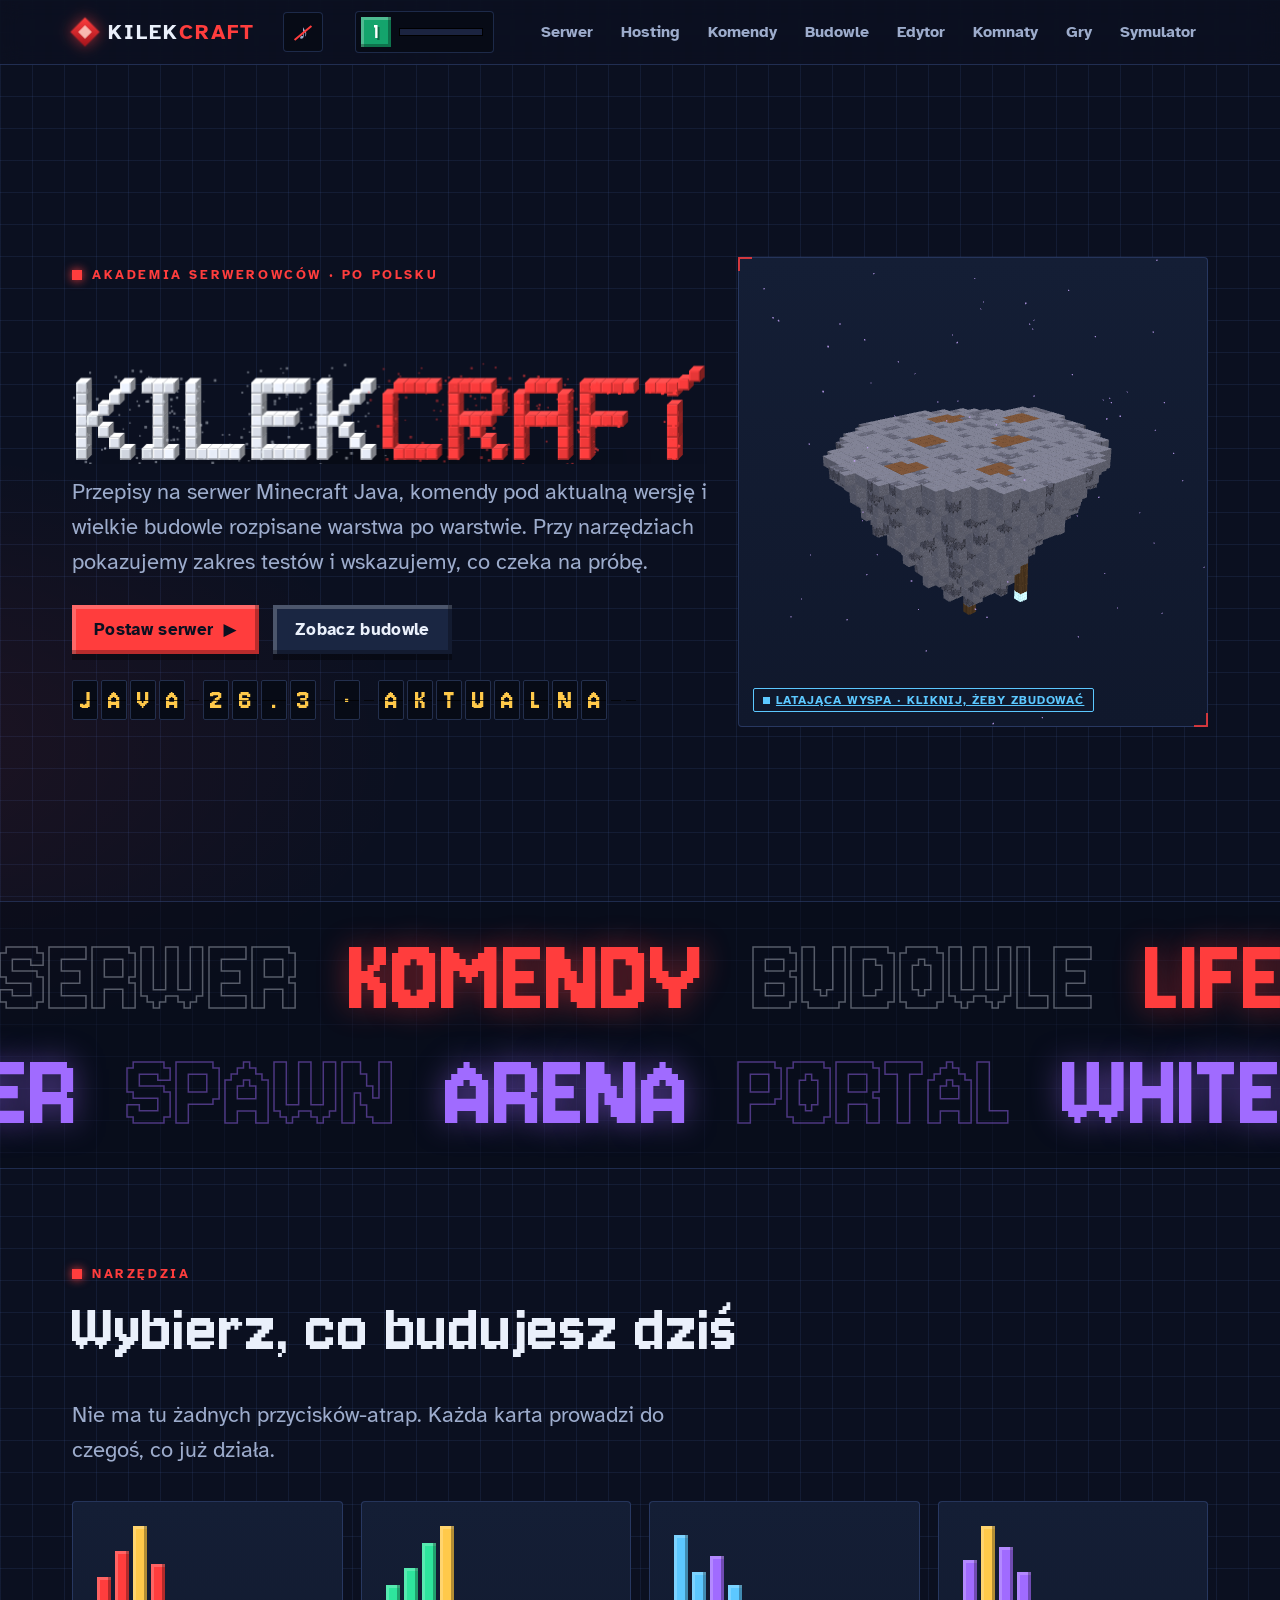
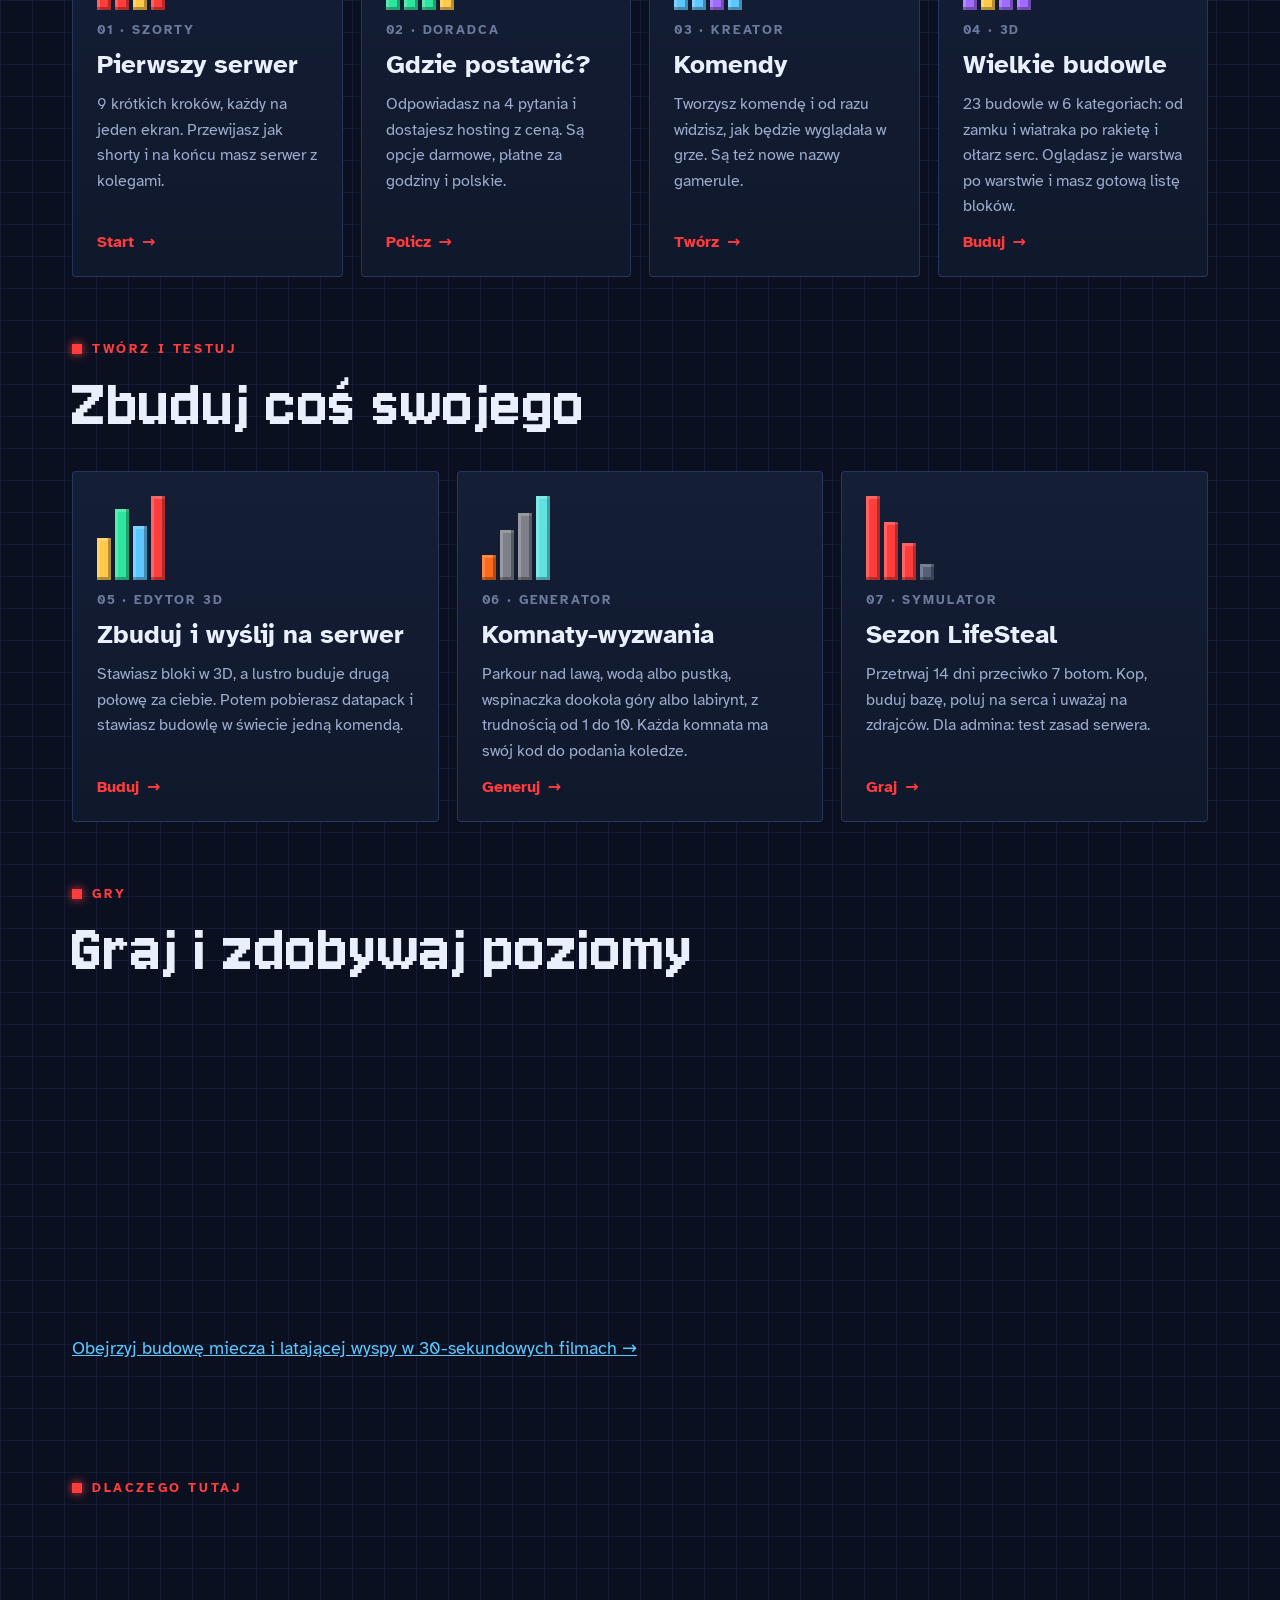
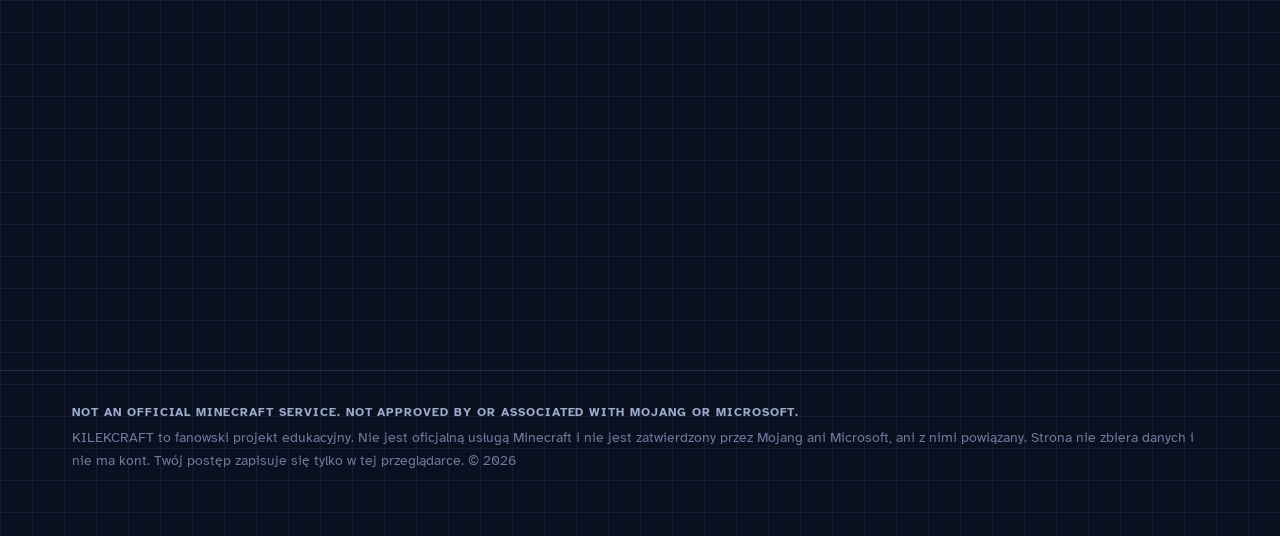
==== commit bfdae15d: "Dokończ audyt 15 stron i ustabilizuj publikację Pages" ====
--- a/index.html
+++ b/index.html
@@ -35,11 +35,11 @@
     <div class="wrap">
       <div>
         <div class="eyebrow">Akademia serwerowców · po polsku</div>
-        <div class="hero-title" id="title">
-          <canvas id="titleCanvas" role="img" aria-label="KILEKCRAFT"></canvas>
-          <div class="fallback" aria-hidden="true">KILEKCRAFT</div>
-        </div>
-        <p class="lead">Przepisy na serwer Minecraft Java, komendy pod aktualną wersję i wielkie budowle rozpisane warstwa po warstwie. Przy każdej rzeczy podajemy wersję i datę sprawdzenia.</p>
+        <h1 class="hero-title" id="title" aria-label="KILEKCRAFT">
+          <canvas id="titleCanvas" aria-hidden="true"></canvas>
+          <span class="fallback" aria-hidden="true">KILEKCRAFT</span>
+        </h1>
+        <p class="lead">Przepisy na serwer Minecraft Java, komendy pod aktualną wersję i wielkie budowle rozpisane warstwa po warstwie. Przy narzędziach pokazujemy zakres testów i wskazujemy, co czeka na próbę.</p>
         <div class="hero-cta">
           <a class="btn" href="serwer.html">Postaw serwer <span aria-hidden="true">▶</span></a>
           <a class="btn ghost" href="budowle.html">Zobacz budowle</a>
@@ -136,7 +136,7 @@
       <div class="eyebrow">Dlaczego tutaj</div>
       <h2 data-anim="slide">Short ma 60 sekund. Serwer ma wersję.</h2>
       <div class="why">
-        <div class="panel corner reveal"><b>Wersja przy wszystkim</b><p class="muted">Każda komenda i każdy przepis ma oznaczenie: na jakiej wersji, kiedy i czy już sprawdzone. Bez zgadywania.</p></div>
+        <div class="panel corner reveal"><b>Zakres testów</b><p class="muted">Na stronach komend i przepisów sprawdzisz, które próby przeszły i które nadal czekają.</p></div>
         <div class="panel corner reveal"><b>Pilnujemy zmian</b><p class="muted">Od 1.21.11 <code>keepInventory</code> nazywa się <code>keep_inventory</code>. Starsze poradniki tego nie wiedzą, my tak.</p></div>
         <div class="panel corner reveal"><b>Działa z AI</b><p class="muted">Przycisk „Zapytaj AI” przygotowuje pytanie razem z twoją wersją i silnikiem. Odpowiedź możesz porównać z tym, co sprawdziliśmy.</p></div>
       </div>
--- a/assets/css/style.css
+++ b/assets/css/style.css
@@ -38,7 +38,8 @@
   background-size:32px 32px,32px 32px,auto,auto;
   min-height:100vh;overflow-x:hidden;
 }
-@view-transition{navigation:auto}
+/* Zmiana wysokości widoku przy nawigacji na telefonie przerywa animację Chromium. */
+@media (min-width:701px) and (prefers-reduced-motion:no-preference){@view-transition{navigation:auto}}
 ::view-transition-old(root){animation:.25s ease both vt-out}
 ::view-transition-new(root){animation:.35s ease both vt-in}
 @keyframes vt-out{to{opacity:0;transform:translateY(-8px)}}
@@ -67,9 +68,10 @@
 .nav a:hover,.nav a[aria-current=page]{color:var(--text);background:var(--panel)}
 .nav a[aria-current=page]::after{content:"";position:absolute;left:12px;right:12px;bottom:3px;height:3px;background:var(--redstone)}
 .menu-btn{display:none;margin-left:auto;background:var(--panel);border:1px solid var(--line-strong);color:var(--text);font:700 15px var(--font);padding:8px 12px;border-radius:var(--radius)}
-@media (max-width:760px){
+@media (max-width:1020px){
+  .top .wrap{gap:12px}
   .menu-btn{display:block}
-  .nav{display:none;position:absolute;top:64px;left:0;right:0;flex-direction:column;background:var(--bg-2);padding:10px 16px;border-bottom:1px solid var(--line-strong)}
+  .nav{display:none;position:absolute;top:64px;left:0;right:0;flex-direction:column;background:var(--bg-2);padding:10px 16px;border-bottom:1px solid var(--line-strong);max-height:calc(100dvh - 64px);overflow:auto}
   .nav.open{display:flex}
   .nav a{padding:12px}
 }
@@ -122,7 +124,7 @@
 /* ---------- HERO ---------- */
 .hero{position:relative;padding:48px 0 30px;min-height:calc(100vh - 64px);display:flex;align-items:center}
 .hero .wrap{display:grid;grid-template-columns:1.15fr .85fr;gap:30px;align-items:center;width:100%}
-.hero-title{width:100%;aspect-ratio:16/4.2;position:relative}
+.hero-title{width:100%;aspect-ratio:16/4.2;position:relative;margin:0}
 .hero-title canvas{width:100%;height:100%}
 .hero-title .fallback{position:absolute;inset:0;display:flex;align-items:center;font:700 clamp(44px,8vw,96px) var(--font-px);color:var(--redstone)}
 .hero-title.ready .fallback{visibility:hidden}
@@ -144,8 +146,6 @@
 .flap .c{width:26px;height:40px;background:#070b16;border:1px solid #232f4d;border-radius:2px;display:grid;place-items:center;font:400 30px var(--font-px);color:var(--gold);position:relative;overflow:hidden}
 .flap .c::after{content:"";position:absolute;left:0;right:0;top:50%;height:1px;background:rgba(0,0,0,.7)}
 .flap .c.sp{background:transparent;border-color:transparent;width:12px}
-.flap .c.flip{animation:flip .09s linear}
-@keyframes flip{0%{transform:rotateX(0)}50%{transform:rotateX(-90deg)}100%{transform:rotateX(0)}}
 @media (max-width:600px){.flap{display:grid;grid-template-columns:repeat(var(--n,22),1fr);gap:2px}.flap .c,.flap .c.sp{width:auto;height:30px;font-size:20px}.flap .c.sp{background:transparent;border-color:transparent}}
 @media (max-width:600px){.v-info b{font-size:16px}.v-info{font-size:13px}}
 
@@ -399,6 +399,12 @@
 .kat-bar .tab small{font-weight:400;opacity:.8}
 @media (max-width:700px){.kat-bar{flex-wrap:nowrap;overflow-x:auto;scroll-snap-type:x proximity;padding-bottom:8px;margin-inline:-4px;padding-inline:4px;scrollbar-width:thin}.kat-bar .tab{flex:0 0 auto;scroll-snap-align:start}}
 .bld{display:grid;grid-template-columns:1.6fr 1fr;gap:18px;align-items:start}
+#schemPanel{margin-bottom:18px;padding:12px 16px}
+#schemPanel summary{cursor:pointer;color:var(--sky);font-weight:700}
+#schemFile:focus-visible+label{outline:3px solid var(--gold);outline-offset:3px}
+#schemStatus:empty{display:none}
+#schemUnknown{overflow-wrap:anywhere}
+.mats .schem-material{display:flex;justify-content:space-between;gap:8px;padding:6px 2px;font-size:15px}
 @media (max-width:900px){.bld{grid-template-columns:1fr}}
 .viewer{position:relative;aspect-ratio:4/3.4;overflow:hidden;background:radial-gradient(ellipse at 50% 30%,rgba(160,107,255,.16),transparent 70%),linear-gradient(180deg,#121a30,#0a0f1e)}
 .viewer canvas{position:absolute;inset:0;width:100%!important;height:100%!important;touch-action:none}
@@ -601,7 +607,8 @@
 .xp-bar i{position:absolute;left:0;top:0;bottom:0;width:0;background:linear-gradient(90deg,#7cff4a,#c6ff7a);box-shadow:0 0 8px #9cff5a;transition:width .8s var(--ease)}
 .xp-btn.pulse{animation:xpPulse .5s var(--ease)}
 @keyframes xpPulse{40%{transform:scale(1.12);box-shadow:0 0 18px rgba(124,255,74,.6)}}
-@media (max-width:760px){.xp-btn{margin-left:auto}.xp-bar{width:46px}.menu-btn{margin-left:8px}}
+@media (max-width:1020px){.xp-btn{margin-left:auto}.xp-bar{width:46px}.menu-btn{margin-left:0}}
+@media (max-width:460px){.top .wrap{gap:8px;padding-inline:14px}.logo{gap:8px}}
 .xp-panel{position:fixed;right:16px;top:72px;z-index:120;width:min(380px,calc(100vw - 32px));max-height:calc(100vh - 90px);overflow:auto;background:var(--bg-2);border:1px solid var(--line-strong);box-shadow:0 20px 60px rgba(0,0,0,.6);padding:16px;animation:pop .35s var(--ease)}
 .xp-head{display:flex;gap:14px;align-items:center;margin-bottom:12px}
 .xp-head>div:nth-child(2){display:flex;flex-direction:column;font-size:14px;color:var(--muted);flex:1}
@@ -614,6 +621,7 @@
 .xp-badges i{width:34px;height:34px;flex:none;display:grid;place-items:center;font-style:normal;font-weight:700;background:var(--panel-2);border:2px solid var(--gold);color:var(--gold)}
 .xp-badges b{display:block;font-size:15px}.xp-badges span{font-size:13px;color:var(--muted)}
 .xp-note{font-size:12px;color:var(--dim);margin:10px 0 0}
+.xp-backup{margin-top:12px;flex-wrap:wrap}
 .xp-float{position:fixed;left:0;top:0;z-index:300;font:400 26px var(--font-px);color:#b6ff7a;text-shadow:2px 2px 0 #1e4a0a,0 0 12px rgba(124,255,74,.6);pointer-events:none;white-space:nowrap}
 .lvl-up{position:fixed;left:50%;top:30%;transform:translate(-50%,-50%);z-index:310;text-align:center;pointer-events:none;transition:opacity .5s,transform .5s}
 .lvl-up.out{opacity:0;transform:translate(-50%,-70%)}
@@ -629,10 +637,28 @@
 @keyframes badgeIn{from{transform:translateX(120%)}}
 
 /* =========== EDYTOR =========== */
+#edChallenge{margin-bottom:18px}
+#challengeProject{margin-top:18px}
+#challengeProject p,#edChallenge p{margin-bottom:8px}
 .ed{display:grid;grid-template-columns:minmax(0,1fr) 340px;gap:18px;align-items:start}
 @media (max-width:960px){.ed{grid-template-columns:1fr}}
+.ed-work{min-width:0;display:grid;gap:12px}
+.ed-layer.pad,.ed-layer-info.pad{padding:12px}
+.ed-layer h2,.ed-layer-info h2{margin:0 0 8px}
+.ed-layer .seg{flex-wrap:wrap}
+.ed-layer .tab{font-size:14px;padding:7px 9px;min-height:36px}
+.ed-mode-panel{margin-top:10px}
+.ed-mode-panel .seg button{min-height:44px}
+.ed-layer-step{display:grid;grid-template-columns:auto auto minmax(0,1fr) auto;align-items:center;gap:8px;margin-top:8px}
+.ed-layer-step label{font-weight:700;font-size:15px}
+.ed-layer-step input{width:100%;min-width:0}
+.ed-layer-step button{justify-content:center;min-width:40px;min-height:36px}
+.ed-layer p,.ed-layer-info p{margin:6px 0}
+.ed-layer-info .mats{margin:6px 0}
+#edPlan{display:block;margin-top:8px;width:min(100%,241px);height:auto;image-rendering:pixelated}
 .ed-stage{position:relative;height:min(72vh,640px);min-height:380px;overflow:hidden;background:radial-gradient(ellipse at 50% 20%,rgba(160,107,255,.16),transparent 70%),linear-gradient(180deg,#121a30,#0a0f1e)}
 .ed-stage canvas{position:absolute;inset:0;width:100%!important;height:100%!important;touch-action:none;cursor:crosshair}
+.ed-stage.ed-previewing canvas{cursor:grab}
 .ed-hud{position:absolute;left:12px;top:12px;z-index:2;display:flex;gap:6px;flex-wrap:wrap;pointer-events:none}
 .ed-help{position:absolute;left:12px;right:12px;bottom:10px;z-index:2;font-size:12px;pointer-events:none;text-shadow:0 1px 2px #000}
 .ed-side .lbl{display:block;font-weight:700;margin-bottom:8px}
@@ -754,6 +780,7 @@
 .bq-end dl{display:flex;flex-wrap:wrap;gap:6px 22px;justify-content:center;margin-top:10px}.bq-end dt{color:var(--muted);font-size:13px;text-transform:uppercase;letter-spacing:.08em}.bq-end dd{margin:0;font-weight:700;font-size:20px}.bq-end dl div{text-align:center}
 @keyframes tokShake{30%,70%{transform:translateX(-6px)}50%,90%{transform:translateX(6px)}}
 @media (max-width:420px){.xp-bar{display:none}.logo{font-size:18px}}
+@media (max-width:350px){.logo{font-size:16px}.logo .cube{width:22px;height:22px}}
 
 [hidden]{display:none!important}
 
@@ -761,9 +788,17 @@
 .pk-head{padding-bottom:14px}
 .pk-bar{display:flex;flex-wrap:wrap;gap:12px;align-items:center;justify-content:space-between;margin-bottom:12px}
 .pk-bar .code-row{flex:1;min-width:240px;max-width:380px}
+.pk-bar#levelPicker{display:block}
+.pk-help summary{font-weight:700;cursor:pointer;padding:8px 0}
+.pk-bar#levelPicker>*+*{margin-top:10px}
+.pk-bar#levelPicker input{min-width:0}
+.pk-levels{display:flex;flex-wrap:wrap;align-items:end;gap:8px}
+.pk-levels label{display:grid;gap:4px}
+.pk-levels select{min-height:40px;padding:6px 8px;background:var(--bg);color:var(--text);border:1px solid var(--line-strong);font:inherit}
 .pk-quick{display:flex;flex-wrap:wrap;gap:6px}
 .pk-quick .tab{font-size:14px;padding:8px 12px}
-.pk-game{position:relative;aspect-ratio:16/9;overflow:hidden;background:#0d1428 url(../parkour-podglad.webp) center/cover;touch-action:none;user-select:none;-webkit-user-select:none}
+.pk-game{position:relative;aspect-ratio:16/9;overflow:hidden;background:#0d1428 url(../parkour-podglad.webp) center/cover;user-select:none;-webkit-user-select:none}
+.pk-game:has(.pk-over[hidden]){touch-action:none}
 @media (max-width:700px){.pk-game{aspect-ratio:3/4}}
 @media (max-width:480px){.pk-hud{gap:5px;right:12px;flex-wrap:wrap}.pk-hud div{padding:3px 8px}.pk-hud b{font-size:22px}.pk-hud span{font-size:9px}}
 .pk-game canvas{position:absolute;inset:0;width:100%;height:100%}
@@ -775,12 +810,15 @@
 .pk-hud b{font:400 30px/1 var(--font-px)}
 .pk-hud div:first-child b{color:var(--gold);min-width:3.5ch;display:inline-block}
 .pk-flash{position:absolute;inset:0;background:radial-gradient(circle,rgba(255,106,26,.0),rgba(255,61,61,.55));opacity:0;pointer-events:none}
-.pk-over{position:absolute;inset:0;display:grid;place-items:center;background:rgba(7,11,22,.62);backdrop-filter:blur(3px);padding:16px}
+.pk-over{position:absolute;inset:0;display:grid;place-items:safe center;overflow:auto;background:rgba(7,11,22,.62);backdrop-filter:blur(3px);padding:16px}
 .pk-card{background:var(--bg-2);border:1px solid var(--line-strong);padding:22px 24px;max-width:460px;width:100%;text-align:center;animation:pop .4s var(--ease)}
 .pk-card h2{font-size:clamp(44px,7vw,64px);margin-bottom:.15em;color:var(--gold)}
 .pk-keys{text-align:left;font-size:14px;color:var(--muted);display:grid;gap:6px;margin:12px 0 16px}
 kbd{display:inline-block;min-width:24px;text-align:center;font:700 12px var(--mono);background:#070b16;border:1px solid #3a4a72;border-bottom-width:3px;padding:2px 5px;margin-right:2px;color:var(--text)}
 .pk-ovbtns{display:flex;gap:10px;justify-content:center;flex-wrap:wrap}
+.pk-help{margin-top:10px}
+.pk-restart-hint{margin-top:8px;color:var(--muted)}
+@media (max-width:480px){.pk-card{padding:16px}.pk-ovbtns{gap:8px}.pk-ovbtns .btn{padding:9px 12px}}
 .touch-only{display:none}
 body.touch .touch-only{display:block}
 .pk-touch{display:none}
@@ -790,12 +828,19 @@
 .pk-stick i{position:absolute;left:35px;top:35px;width:50px;height:50px;border-radius:50%;background:rgba(255,255,255,.35)}
 .pk-jump{position:absolute;right:22px;bottom:28px;width:96px;height:96px;border-radius:50%;border:3px solid var(--redstone);background:rgba(255,61,61,.25);color:#fff;font:700 16px var(--font);touch-action:none}
 .pk-jump:active{background:rgba(255,61,61,.55)}
-.pk-view{position:absolute;right:12px;top:12px;background:rgba(7,11,22,.82);border:1px solid var(--line-strong);color:var(--text);font:600 14px var(--font);padding:8px 12px;cursor:pointer;min-height:40px}
-.pk-view:hover{border-color:var(--gold)}
-.pk-view:focus-visible{outline:2px solid var(--gold);outline-offset:2px}
-.pk-hint{position:absolute;left:50%;bottom:14px;transform:translateX(-50%);background:rgba(7,11,22,.85);border:1px solid var(--line-strong);padding:6px 12px;font-size:14px;color:var(--text);pointer-events:none;white-space:nowrap}
-.pk-over:not([hidden]) ~ .pk-view,.pk-over:not([hidden]) ~ .pk-hint{display:none}
-@media (max-width:480px){.pk-view{top:auto;bottom:140px;right:22px;font-size:13px;padding:6px 10px}}
+.pk-controls{position:absolute;right:12px;top:12px;display:flex;gap:6px}
+.pk-view,.pk-pause{background:rgba(7,11,22,.82);border:1px solid var(--line-strong);color:var(--text);font:600 14px var(--font);padding:8px 12px;cursor:pointer;min-height:40px}
+.pk-view:hover,.pk-pause:hover{border-color:var(--gold)}
+.pk-view:focus-visible,.pk-pause:focus-visible{outline:2px solid var(--gold);outline-offset:2px}
+.pk-camera{position:relative}
+.pk-card .pk-camera{display:table;margin:4px auto 0;text-align:left}
+.pk-card .pk-camera-options{top:auto;bottom:100%;right:50%;transform:translateX(50%)}
+.pk-camera-options{position:absolute;z-index:2;right:0;top:100%;min-width:max-content;display:grid;background:var(--bg-2);border:1px solid var(--line-strong);padding:4px}
+.pk-camera-options button{min-height:44px;padding:6px 12px;border:0;background:none;color:var(--text);font:inherit;text-align:left;cursor:pointer}
+.pk-camera-options button[aria-pressed=true]{color:var(--gold);box-shadow:inset 2px 0 var(--gold)}
+.pk-hint{position:absolute;left:50%;bottom:14px;transform:translateX(-50%);background:rgba(7,11,22,.85);border:1px solid var(--line-strong);padding:6px 12px;font-size:14px;color:var(--text);pointer-events:none;width:max-content;max-width:calc(100% - 24px);text-align:center}
+.pk-over:not([hidden]) ~ .pk-controls,.pk-over:not([hidden]) ~ .pk-hint{display:none}
+@media (max-width:620px){.pk-controls{top:auto;bottom:140px;right:22px}.pk-view,.pk-pause{font-size:13px;padding:6px 10px}.pk-camera-options{top:auto;bottom:100%}}
 
 /* =========== KOŁO WYZWAŃ =========== */
 .slot{padding:22px}
@@ -841,6 +886,13 @@
 .pix-ed{display:grid;grid-template-columns:minmax(0,320px) 1fr;gap:14px;align-items:start}
 @media (max-width:560px){.pix-ed{grid-template-columns:1fr}}
 .pix-ed canvas{width:100%;max-width:320px;aspect-ratio:1;image-rendering:pixelated;touch-action:none;cursor:crosshair;border:1px solid var(--line-strong)}
+#iconGallery{margin-bottom:10px}
+#iconGallery summary{cursor:pointer;color:var(--sky);font-weight:700}
+.icon-choices{display:grid;grid-template-columns:repeat(auto-fit,minmax(74px,1fr));gap:6px;margin-top:8px}
+.icon-choices .tab{display:grid;justify-items:center;justify-content:center;gap:5px;padding:6px 4px;font-size:13px}
+.icon-choices canvas{width:32px;height:32px;image-rendering:pixelated}
+#iconStatus:empty{display:none}
+#pix.icon-readonly{cursor:default}
 .small-pal{grid-template-columns:repeat(4,1fr)}
 .pk-over:not([hidden]) ~ .pk-touch{display:none!important}
 body.touch .pk-keys div:not(.touch-only){display:none}
@@ -916,3 +968,26 @@
   .cennik-tabela tbody tr{display:grid;gap:4px;border:1px solid var(--line-strong);border-radius:8px;padding:10px}
   .cennik-tabela tbody :is(th,td){border:0;padding:0}
 }
+
+
+/* Kod wyniku Sezonu */
+.sz-share,.sz-compare{margin-top:16px}
+.sz-code-row{display:flex;flex-wrap:wrap;gap:8px}
+.sz-code-row input{flex:1 1 180px;min-width:0;width:100%;padding:8px 10px;border:1px solid var(--line-strong);border-radius:6px;background:var(--bg);color:var(--text);font:inherit}
+.sz-comparison{margin-top:8px}
+.sz-comparison button{margin-top:8px}
+
+/* ---------- komnaty mistrzowskie (B4) ---------- */
+.km-mgrid{display:grid;grid-template-columns:repeat(2,minmax(0,1fr));gap:6px}
+.km-m{text-align:left;background:var(--bg-2);border:1px solid var(--line-strong);color:var(--text);border-radius:var(--radius);padding:8px 10px;font:15px var(--font);cursor:pointer;display:flex;flex-direction:column;gap:2px;min-height:44px}
+.km-m b{color:var(--gold);margin-right:4px}
+.km-m span{font-size:13px;color:var(--muted)}
+.km-m[aria-pressed=true]{border-color:var(--redstone);box-shadow:inset 0 0 0 1px var(--redstone)}
+.km-m:hover{border-color:var(--redstone)}
+.km-m:focus-visible{outline:3px solid var(--gold);outline-offset:2px}
+.km-minfo{margin-top:14px}
+.km-mdl{margin:0;display:grid;gap:10px}
+.km-mdl div{display:grid;grid-template-columns:150px 1fr;gap:10px}
+.km-mdl dt{color:var(--muted);font-size:14px;text-transform:uppercase;letter-spacing:.05em}
+.km-mdl dd{margin:0;line-height:1.45}
+@media (max-width:560px){.km-mdl div{grid-template-columns:1fr;gap:2px}}
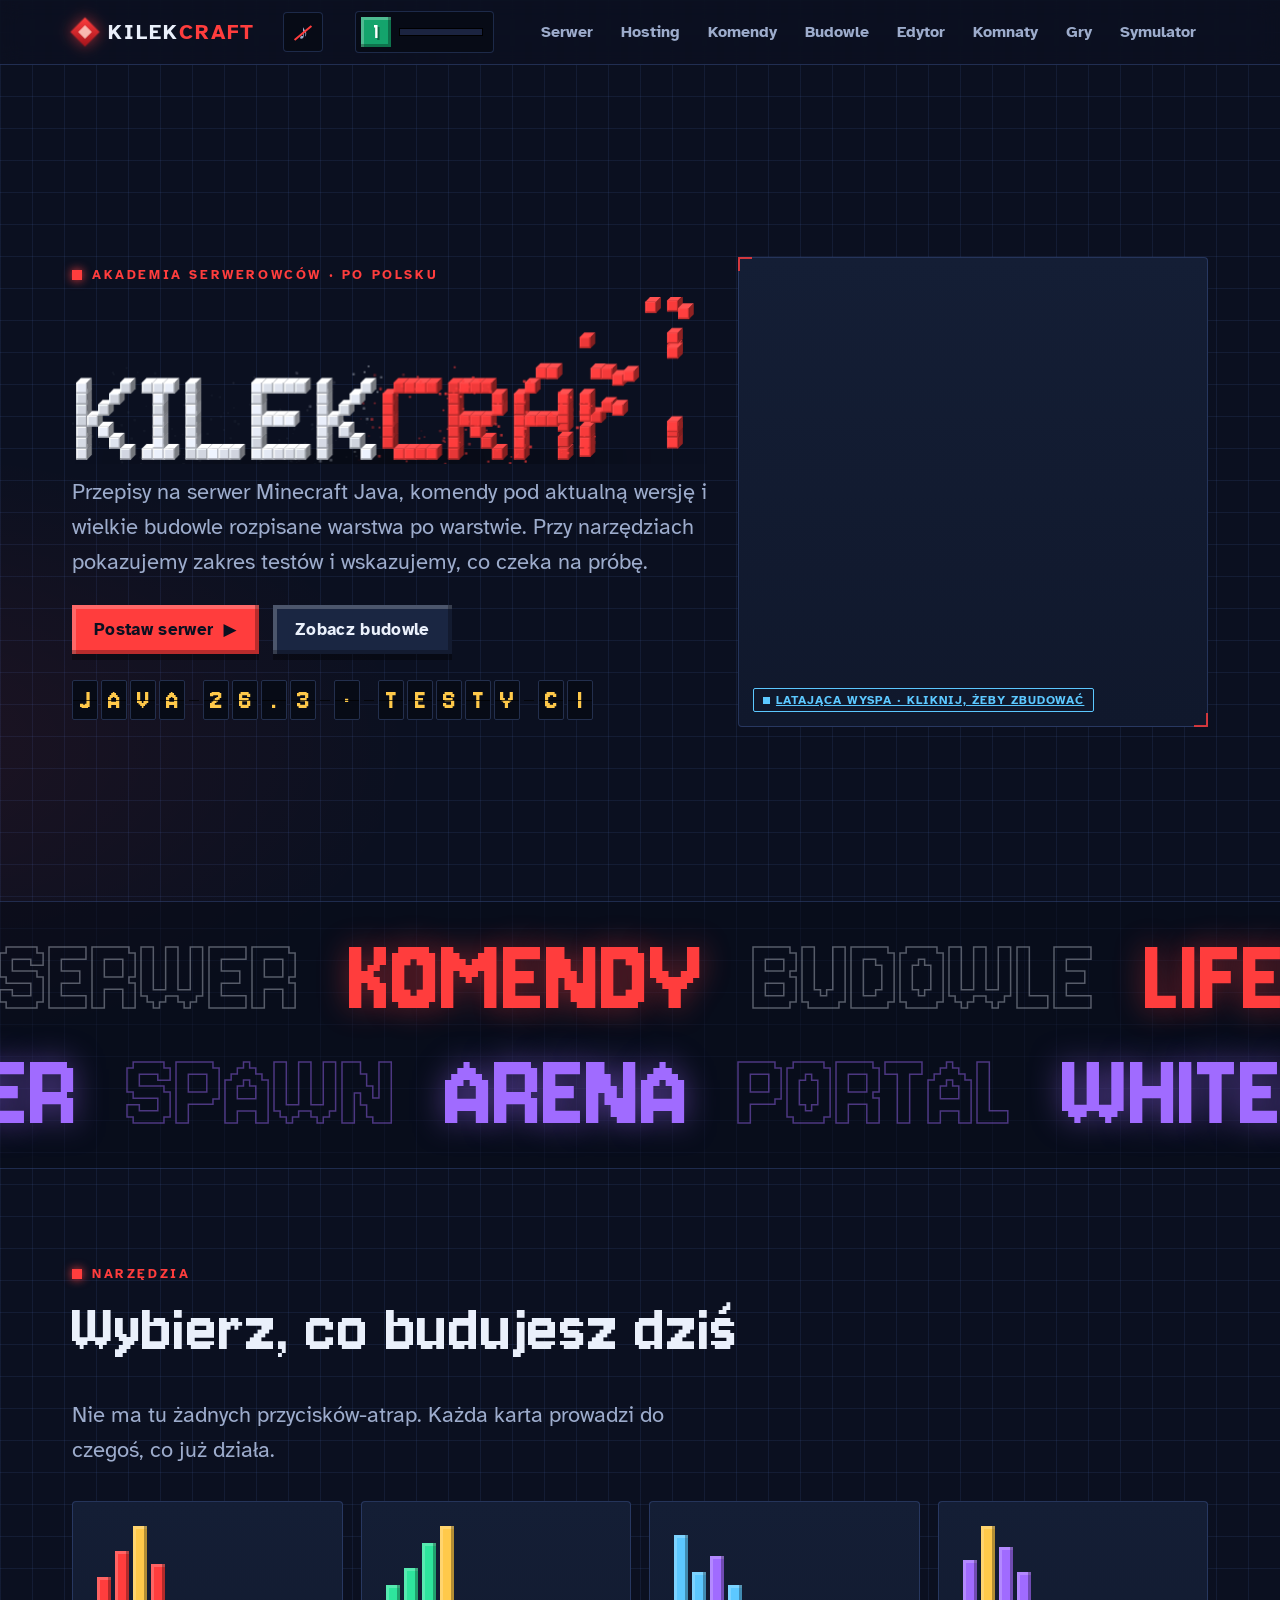
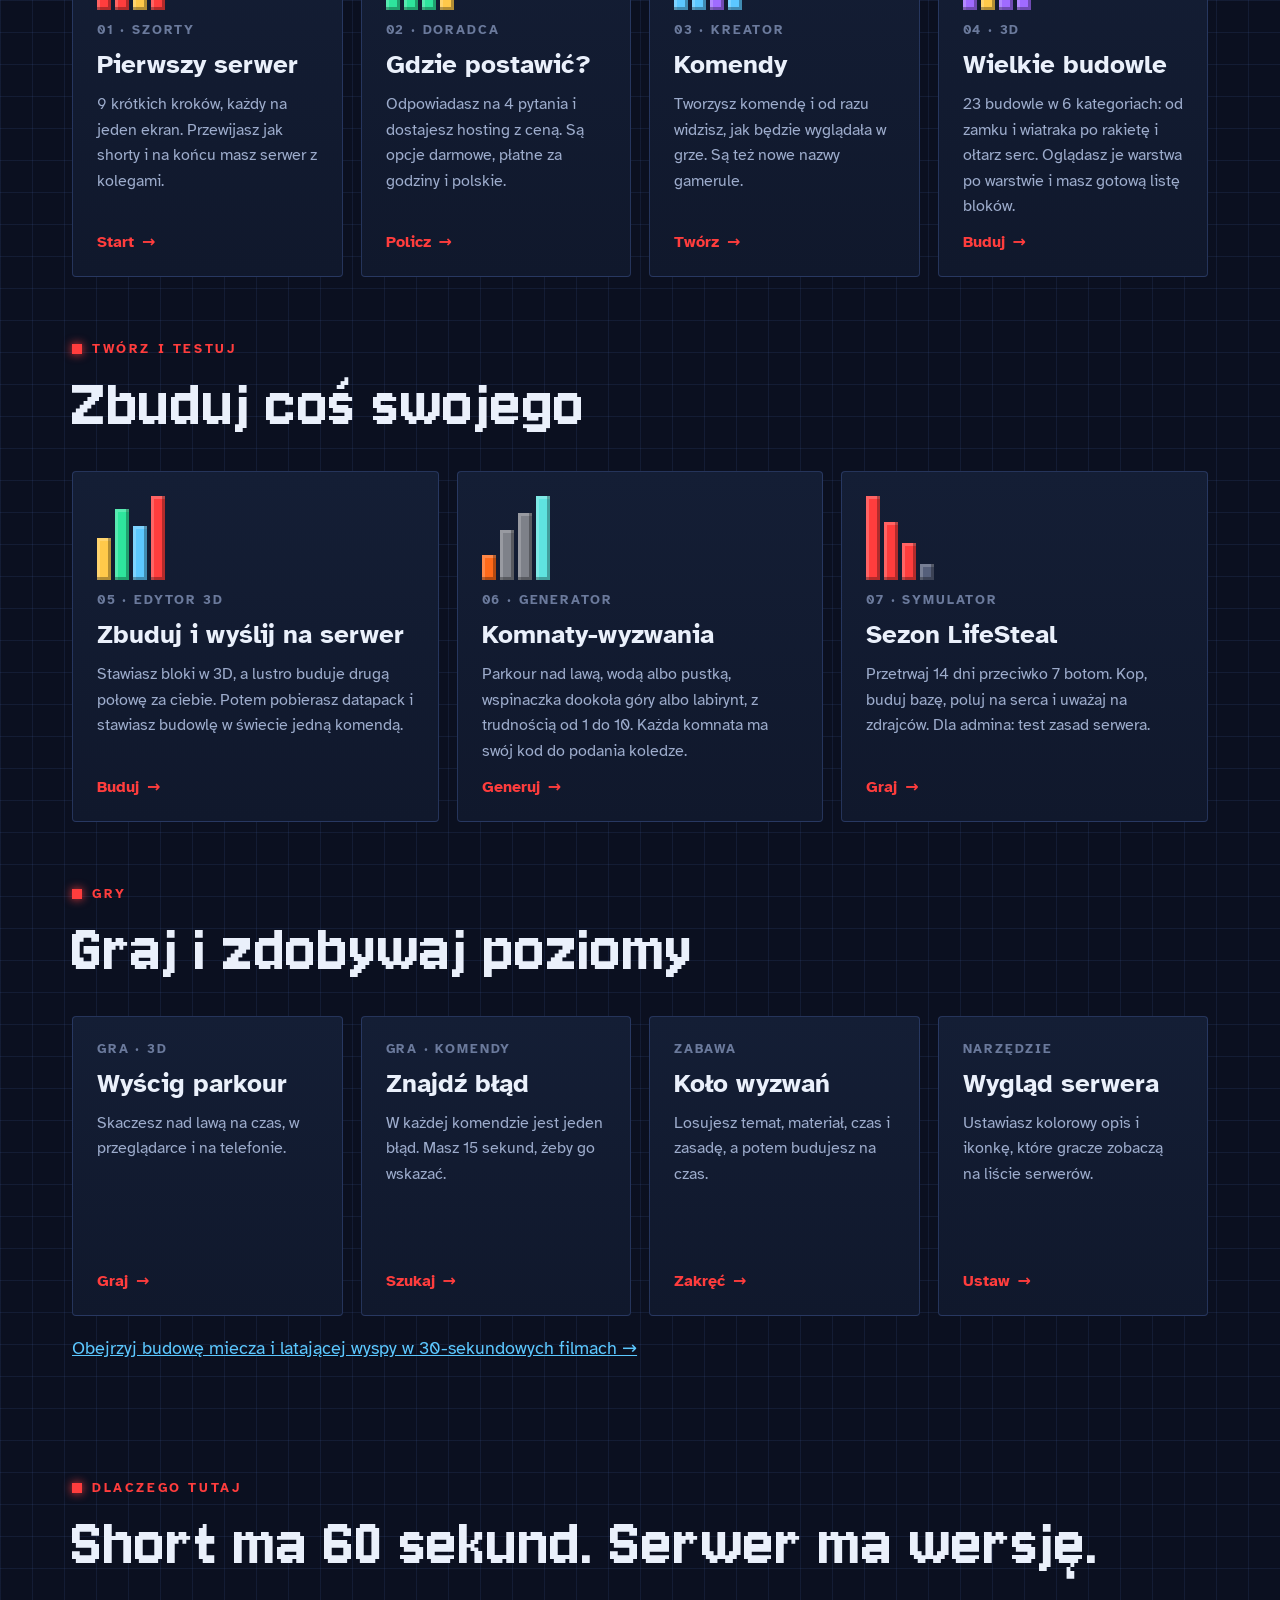
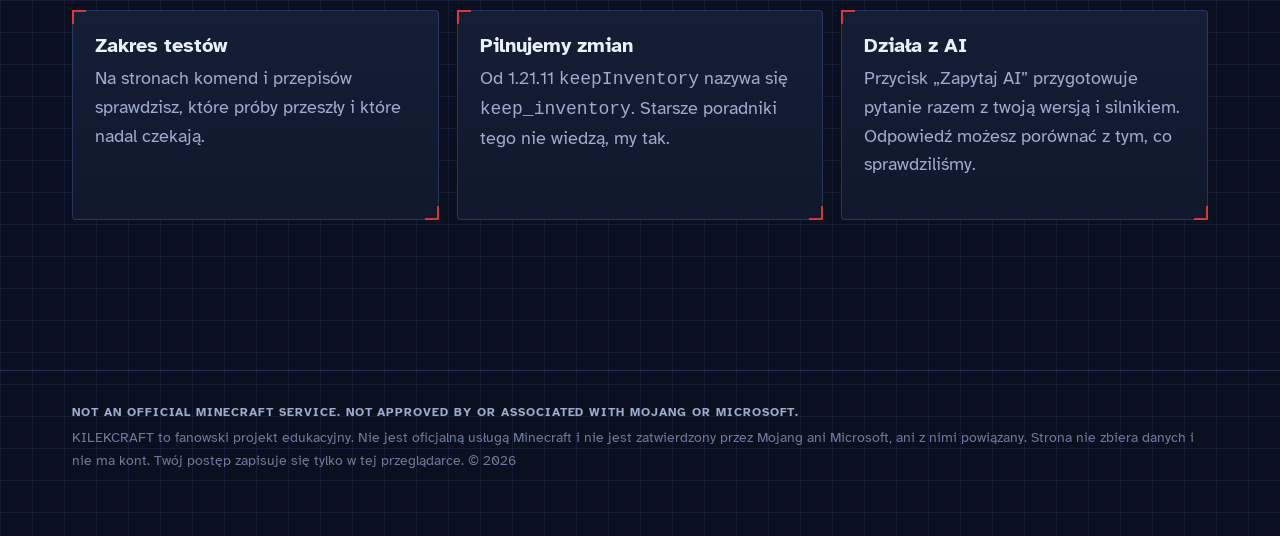
==== commit 247e6db4: "Odłóż scenę startową do wolnej chwili i dopasuj menu na tablecie" ====
--- a/index.html
+++ b/index.html
@@ -161,26 +161,35 @@
 document.getElementById('title').classList.add('ready');
 
 flapBoard(document.getElementById('flap'), [
-  'JAVA 26.3 · AKTUALNA',
+  'JAVA 26.3 · TESTY CI',
   'SERWER OD 0 ZŁ',
   'GAMERULE: NOWE NAZWY',
-  'WHITELIST DOMYŚLNIE ON',
+  'LISTA GOŚCI SERWERA',
   'KOMNATY 1–10',
   'ZDOBYWAJ POZIOMY',
   'WYŚCIG NAD LAWĄ',
-  '8 WIELKICH BUDOWLI',
+  '23 BUDOWLE W 3D',
 ]);
 
 // scena 3D ładowana dopiero, gdy jest widoczna
 const host = document.getElementById('hero3d');
-const io = new IntersectionObserver(async ([e]) => {
-  if (!e.isIntersecting) return; io.disconnect();
+async function loadHero() {
   const { createViewer } = await import('./assets/js/voxel.js');
   const { island } = await import('./assets/js/island.js');
   const v = await createViewer(host, island(), { autoRotate: !reduced, ghost: false, layerPlane: false, motes: !reduced, noZoom: true, zoom: .9 });
   if (!v) { host.querySelector('.poster').textContent = 'Twoja przeglądarka nie pokazuje 3D. Budowle nadal zobaczysz jako mapę warstw.'; return; }
   host.querySelector('.poster').remove();
   if (!reduced) v.animateBuild(3200);
+}
+const io = new IntersectionObserver(([entry]) => {
+  if (!entry.isIntersecting) return;
+  io.disconnect();
+  const idle = () => {
+    if ('requestIdleCallback' in window) requestIdleCallback(loadHero, { timeout: 1500 });
+    else setTimeout(loadHero, 0);
+  };
+  if (document.readyState === 'complete') idle();
+  else addEventListener('load', idle, { once: true });
 }, { rootMargin: '100px' });
 io.observe(host);
 </script>
--- a/assets/css/style.css
+++ b/assets/css/style.css
@@ -68,7 +68,7 @@
 .nav a:hover,.nav a[aria-current=page]{color:var(--text);background:var(--panel)}
 .nav a[aria-current=page]::after{content:"";position:absolute;left:12px;right:12px;bottom:3px;height:3px;background:var(--redstone)}
 .menu-btn{display:none;margin-left:auto;background:var(--panel);border:1px solid var(--line-strong);color:var(--text);font:700 15px var(--font);padding:8px 12px;border-radius:var(--radius)}
-@media (max-width:1020px){
+@media (max-width:1160px){
   .top .wrap{gap:12px}
   .menu-btn{display:block}
   .nav{display:none;position:absolute;top:64px;left:0;right:0;flex-direction:column;background:var(--bg-2);padding:10px 16px;border-bottom:1px solid var(--line-strong);max-height:calc(100dvh - 64px);overflow:auto}
@@ -607,7 +607,7 @@
 .xp-bar i{position:absolute;left:0;top:0;bottom:0;width:0;background:linear-gradient(90deg,#7cff4a,#c6ff7a);box-shadow:0 0 8px #9cff5a;transition:width .8s var(--ease)}
 .xp-btn.pulse{animation:xpPulse .5s var(--ease)}
 @keyframes xpPulse{40%{transform:scale(1.12);box-shadow:0 0 18px rgba(124,255,74,.6)}}
-@media (max-width:1020px){.xp-btn{margin-left:auto}.xp-bar{width:46px}.menu-btn{margin-left:0}}
+@media (max-width:1160px){.xp-btn{margin-left:auto}.xp-bar{width:46px}.menu-btn{margin-left:0}}
 @media (max-width:460px){.top .wrap{gap:8px;padding-inline:14px}.logo{gap:8px}}
 .xp-panel{position:fixed;right:16px;top:72px;z-index:120;width:min(380px,calc(100vw - 32px));max-height:calc(100vh - 90px);overflow:auto;background:var(--bg-2);border:1px solid var(--line-strong);box-shadow:0 20px 60px rgba(0,0,0,.6);padding:16px;animation:pop .35s var(--ease)}
 .xp-head{display:flex;gap:14px;align-items:center;margin-bottom:12px}
@@ -780,7 +780,7 @@
 .bq-end dl{display:flex;flex-wrap:wrap;gap:6px 22px;justify-content:center;margin-top:10px}.bq-end dt{color:var(--muted);font-size:13px;text-transform:uppercase;letter-spacing:.08em}.bq-end dd{margin:0;font-weight:700;font-size:20px}.bq-end dl div{text-align:center}
 @keyframes tokShake{30%,70%{transform:translateX(-6px)}50%,90%{transform:translateX(6px)}}
 @media (max-width:420px){.xp-bar{display:none}.logo{font-size:18px}}
-@media (max-width:350px){.logo{font-size:16px}.logo .cube{width:22px;height:22px}}
+@media (max-width:350px){.top .wrap{gap:6px;padding-inline:8px}.logo{font-size:16px;letter-spacing:.08em}.logo .cube{width:22px;height:22px}}
 
 [hidden]{display:none!important}
 
